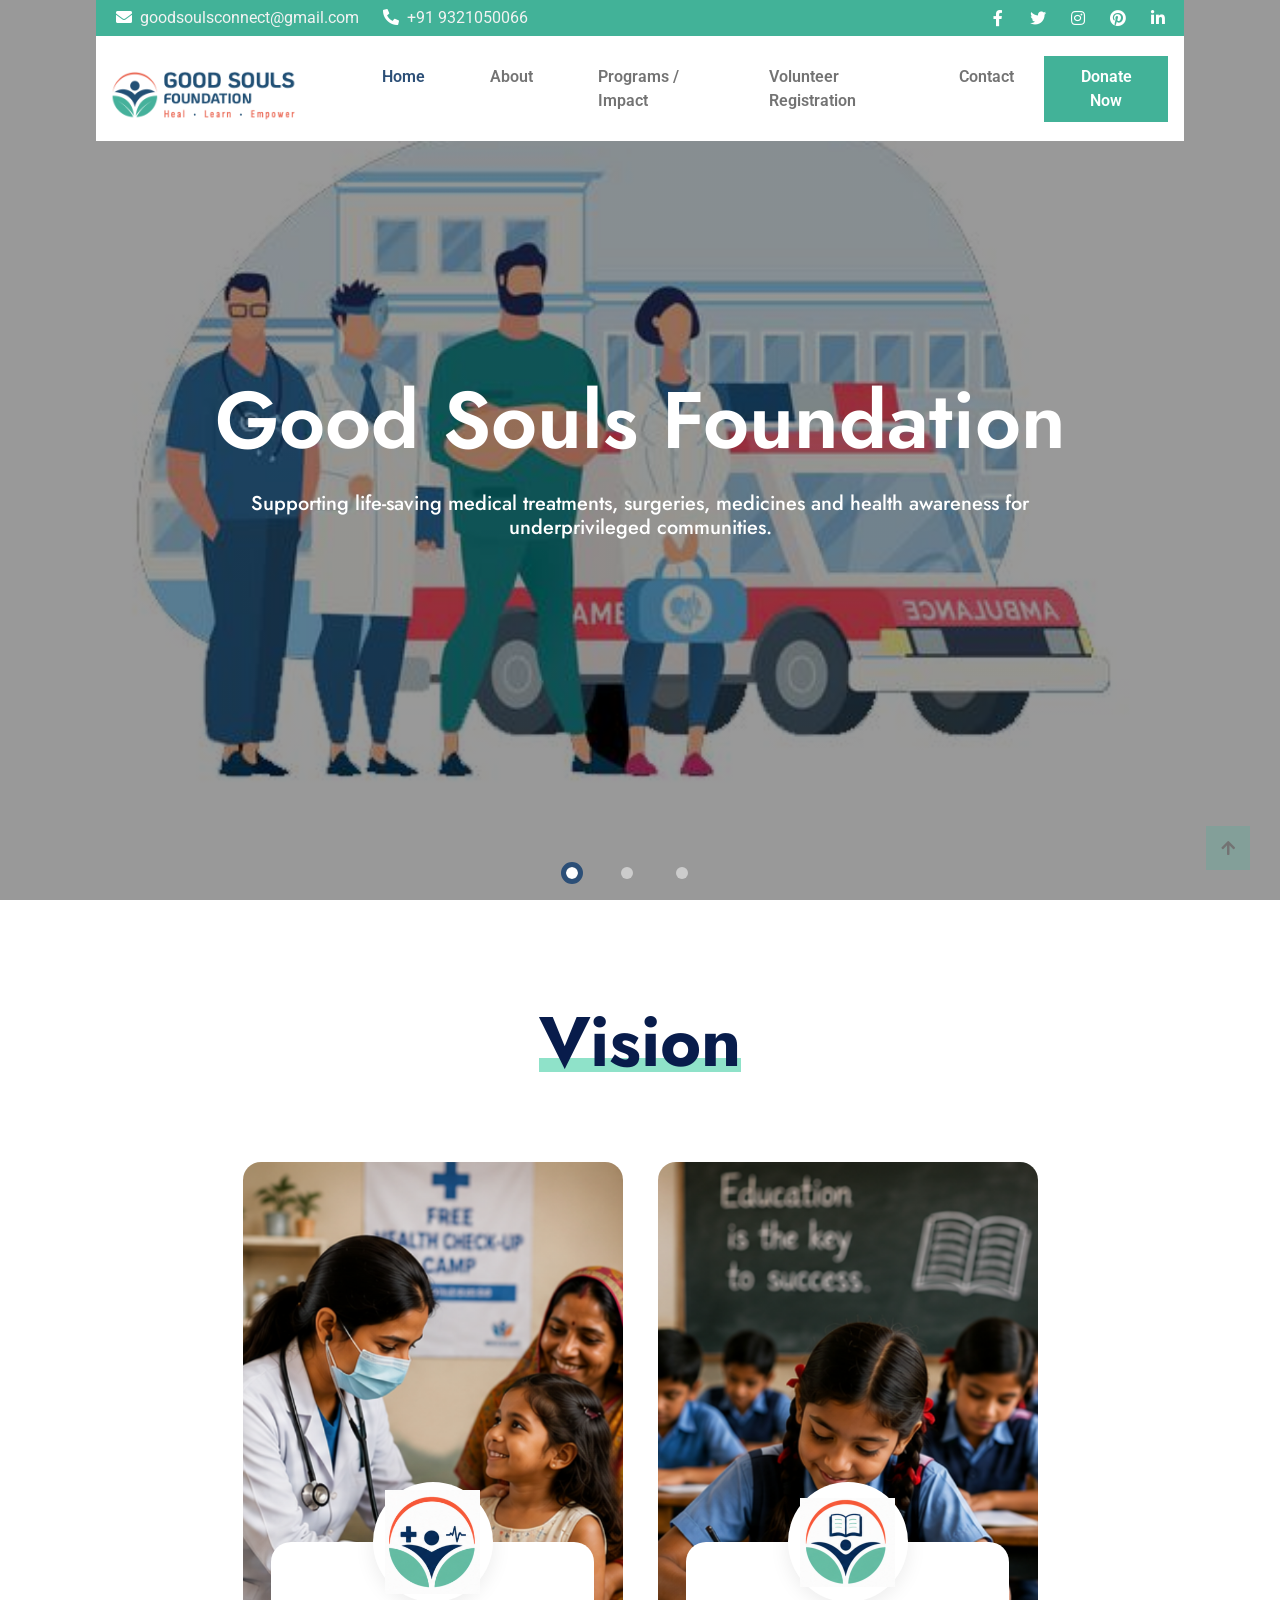
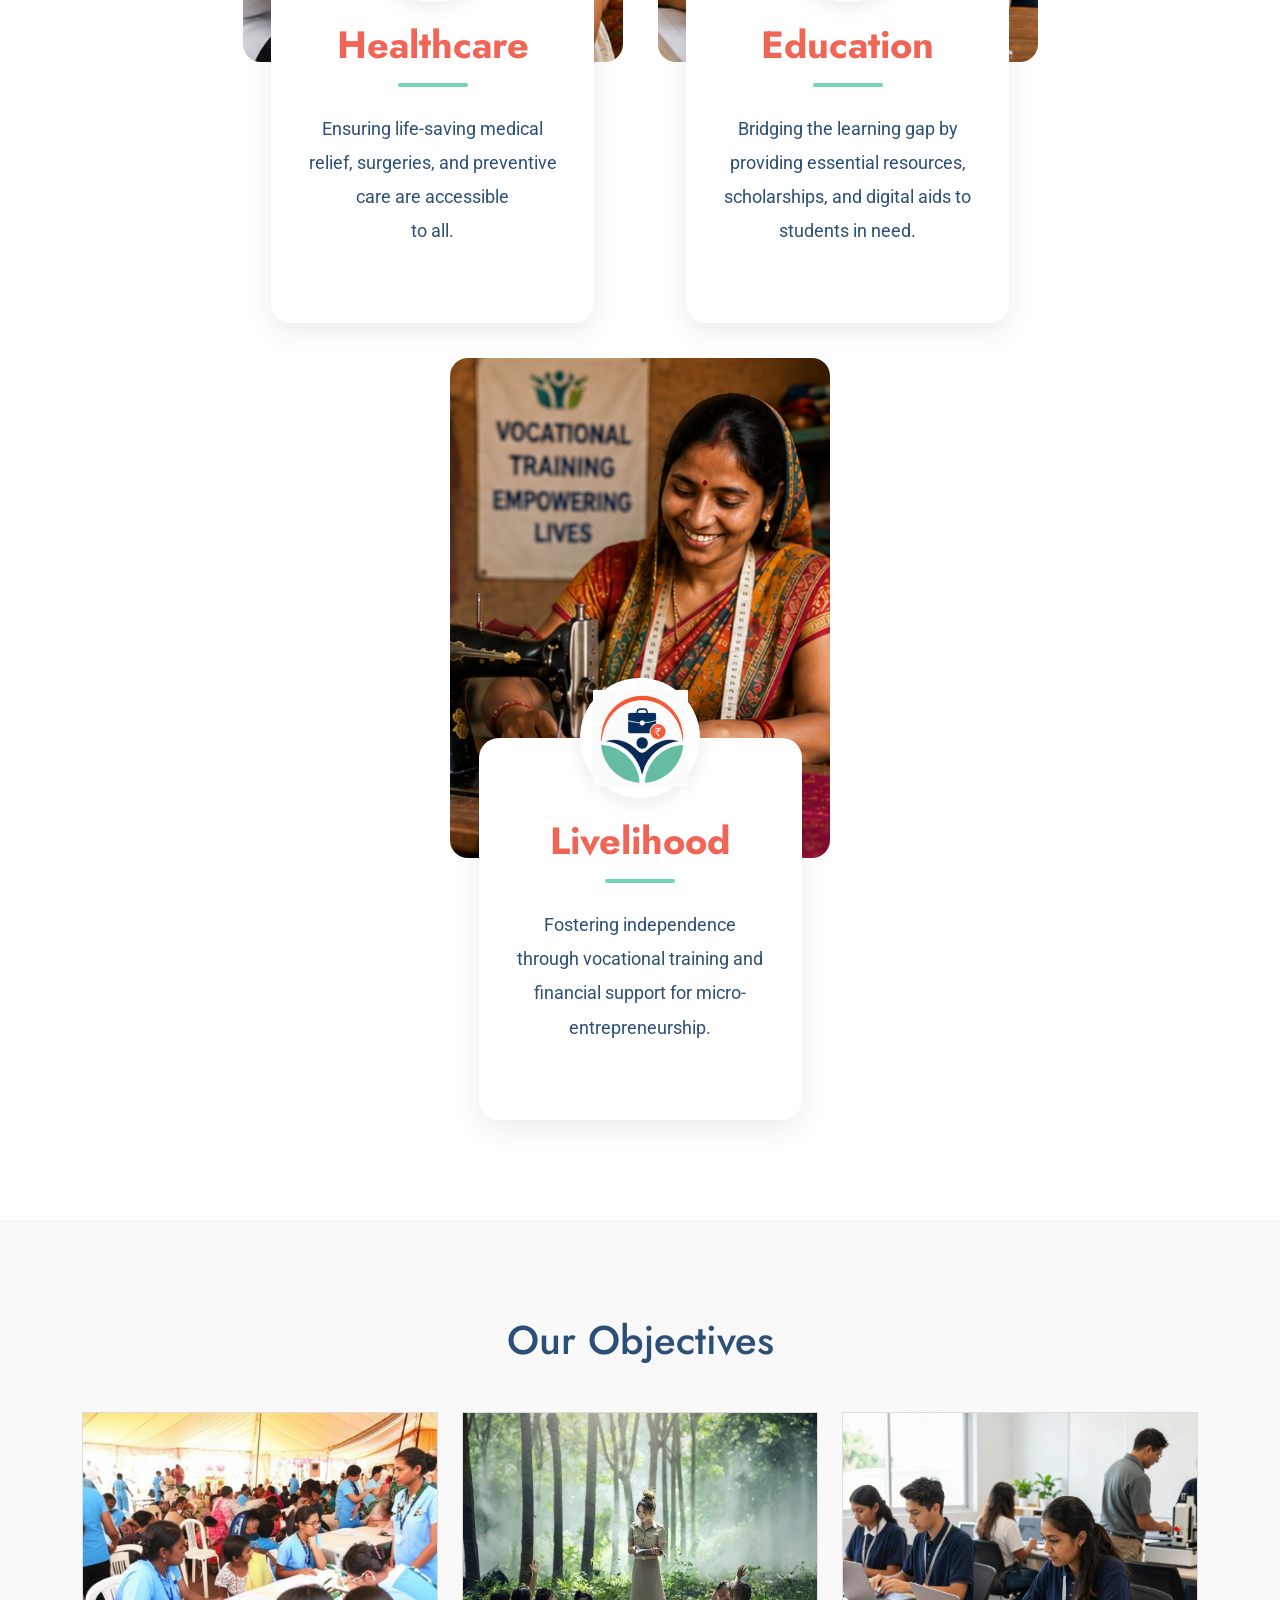
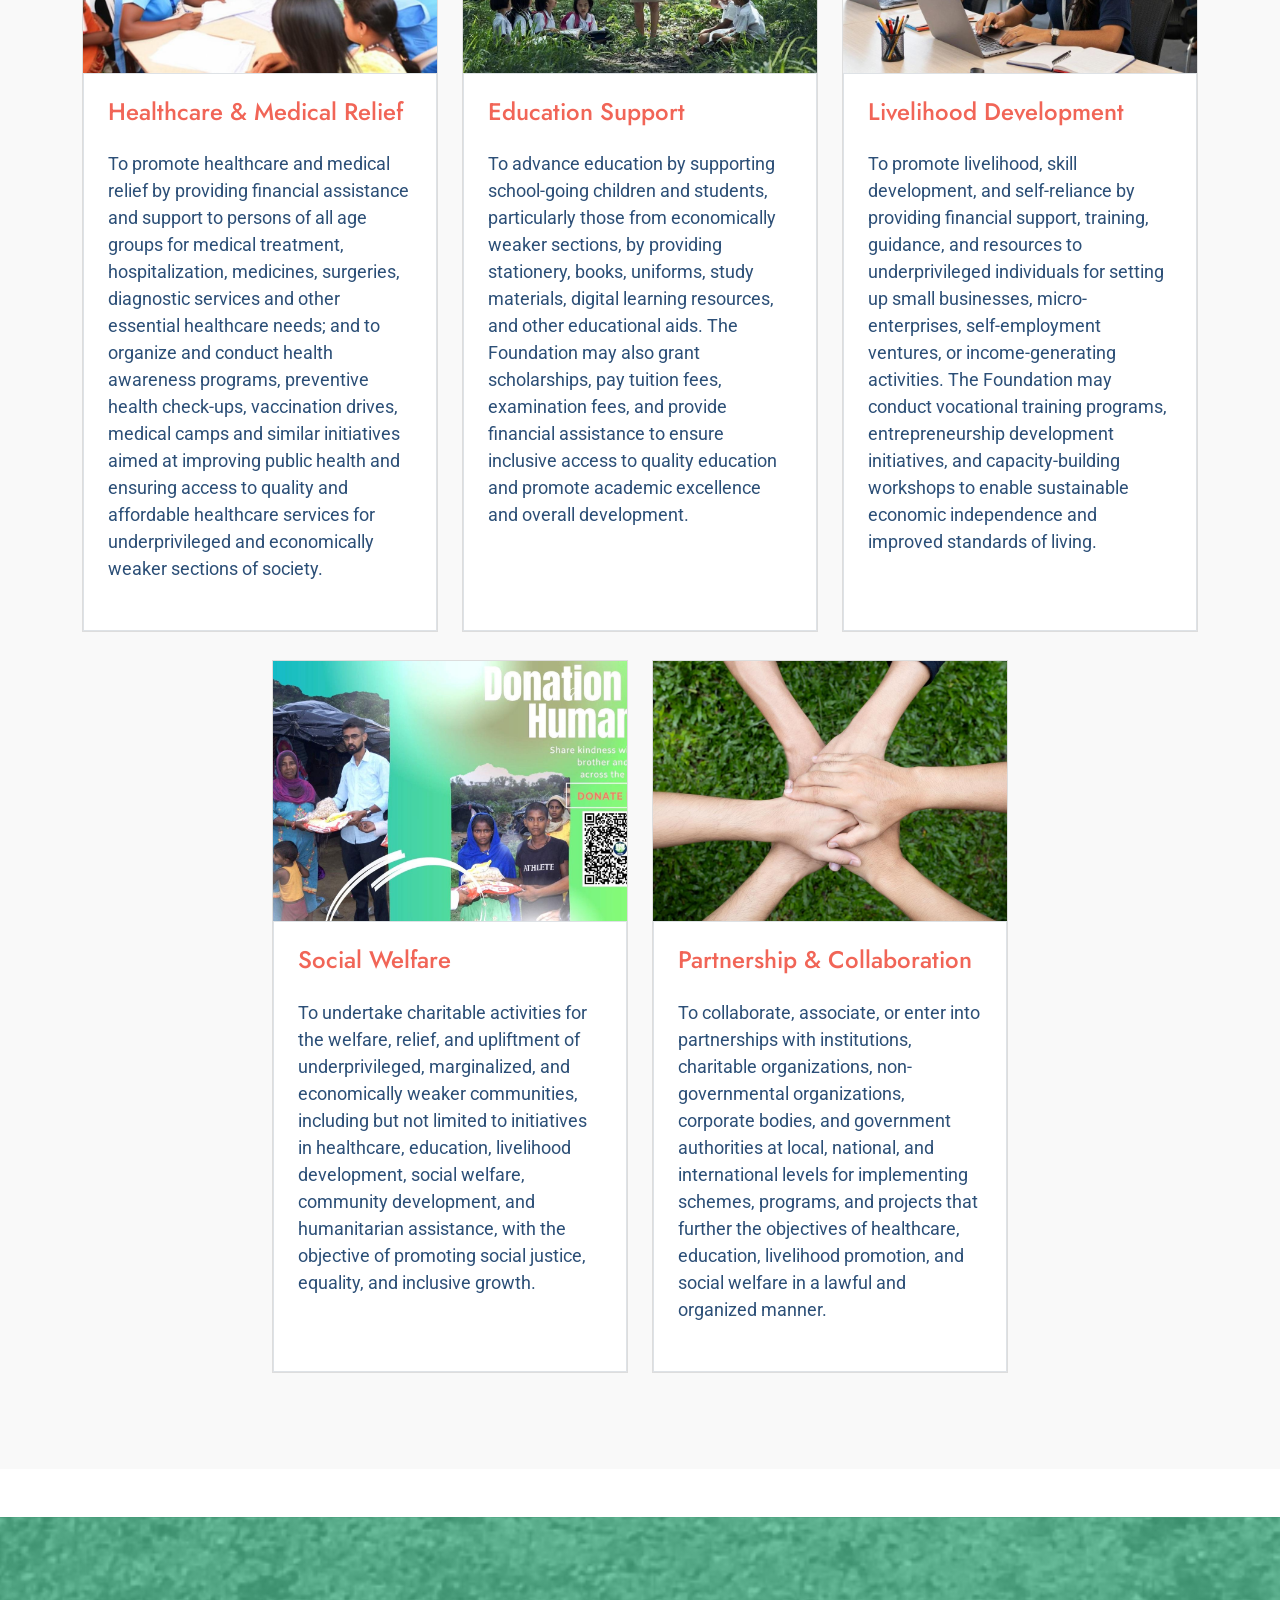
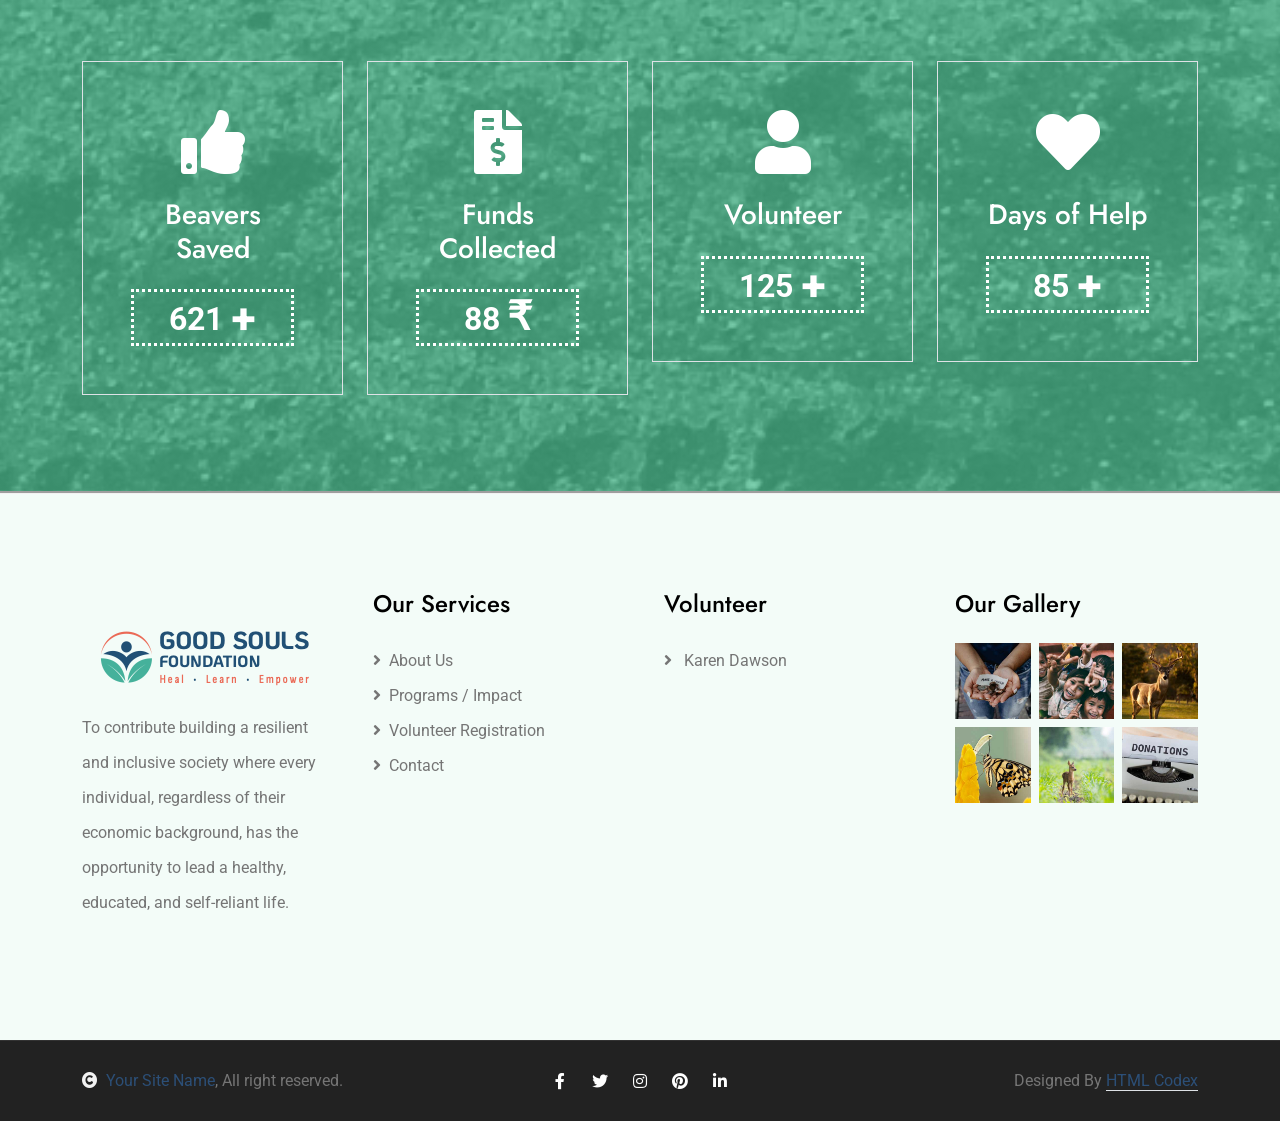
==== index.html @ 8008b957 "code proper" ====
<!DOCTYPE html>
<html lang="en">

    <head>
        <meta charset="utf-8">
        <title>Good Souls Foundation</title>
        <meta content="width=device-width, initial-scale=1.0" name="viewport">
        <meta content="" name="keywords">
        <meta content="" name="description">
        <!-- Google Web Fonts -->
        <link rel="preconnect" href="https://fonts.googleapis.com">
        <link rel="preconnect" href="https://fonts.gstatic.com" crossorigin>
        <link href="https://fonts.googleapis.com/css2?family=Jost:wght@500;600&family=Roboto&display=swap" rel="stylesheet"> 

        <!-- Icon Font Stylesheet -->
        <link rel="stylesheet" href="https://use.fontawesome.com/releases/v5.15.4/css/all.css"/>
        <link href="https://cdn.jsdelivr.net/npm/bootstrap-icons@1.4.1/font/bootstrap-icons.css" rel="stylesheet">

        <!-- Libraries Stylesheet -->
        <link href="lib/owlcarousel/assets/owl.carousel.min.css" rel="stylesheet">
        <link href="lib/lightbox/css/lightbox.min.css" rel="stylesheet">


        <!-- Customized Bootstrap Stylesheet -->
        <link href="css/bootstrap.min.css" rel="stylesheet">

        <!-- Template Stylesheet -->
        <link href="css/style.css" rel="stylesheet">
    </head>

    <body>

        <!-- Spinner Start -->
        <div id="spinner" class="show w-100 vh-100 bg-white position-fixed translate-middle top-50 start-50  d-flex align-items-center justify-content-center">
            <div class="spinner-grow text-primary" role="status"></div>
        </div>
        <!-- Spinner End -->
        <!-- Navbar start -->
        <div class="container-fluid fixed-top px-0">
            <div class="container px-0">
                <div class="topbar">
                    <div class="row align-items-center justify-content-center">
                        <div class="col-md-8">
                            <div class="topbar-info d-flex flex-wrap">
                                <a href="#" class="text-light me-4"><i class="fas fa-envelope text-white me-2"></i>goodsoulsconnect@gmail.com</a>
                                <a href="#" class="text-light"><i class="fas fa-phone-alt text-white me-2"></i>+91 9321050066</a>
                            </div>
                        </div>
                        <div class="col-md-4">
                            <div class="topbar-icon d-flex align-items-center justify-content-end">
                                <a href="#" class="btn-square text-white me-2"><i class="fab fa-facebook-f"></i></a>
                                <a href="#" class="btn-square text-white me-2"><i class="fab fa-twitter"></i></a>
                                <a href="https://www.instagram.com/goodsouls_foundation?igsh=MTdiazdyNHc0bTlnMg==&utm_source=ig_contact_invite" target="_blank" class="btn-hover-color btn-square text-white me-2"><i class="fab fa-instagram"></i></a>
                                <a href="#" class="btn-square text-white me-2"><i class="fab fa-pinterest"></i></a>
                                <a href="#" class="btn-square text-white me-0"><i class="fab fa-linkedin-in"></i></a>
                            </div>
                        </div>
                    </div>
                </div>
                <nav class="navbar navbar-light bg-light navbar-expand-xl" style="background-color: #ffffff !important;">
                    <a href="index.html">
                            <img src="img/good_souls_logo.png" alt="" style="height: 105px;">
                     </a>
                    <button class="navbar-toggler py-2 px-3 me-3" type="button" data-bs-toggle="collapse" data-bs-target="#navbarCollapse">
                        <span class="fa fa-bars text-primary"></span>
                    </button>
                    <div class="collapse navbar-collapse bg-light" id="navbarCollapse" style="background-color: #ffffff !important;">
                        <div class="navbar-nav ms-auto">
                            <a href="index.html" class="nav-item nav-link active">Home</a>
                            <a href="about.html" class="nav-item nav-link">About</a>
                            <a href="program_impact.html" class="nav-item nav-link">Programs / Impact</a>
                            <!-- <!-- <a href="causes.html" class="nav-item nav-link">Causes</a> -->
                            <a href="Volunteer_Registration.html" class="nav-item nav-link">Volunteer Registration</a> 
                            <!-- <div class="nav-item dropdown">
                                <a href="#" class="nav-link dropdown-toggle" data-bs-toggle="dropdown">Pages</a>
                                <div class="dropdown-menu m-0 bg-secondary rounded-0">
                                    <a href="blog.html" class="dropdown-item">Blog</a>
                                    <a href="gallery.html" class="dropdown-item">Gallery</a>
                                    <a href="volunteer.html" class="dropdown-item">Volunteers</a>
                                    <a href="donation.html" class="dropdown-item">Donation</a>
                                    <a href="404.html" class="dropdown-item">404 Error</a>
                                </div>
                            </div> -->
                            <a href="contact.html" class="nav-item nav-link">Contact</a>
                        </div>
                        <div class="d-flex align-items-center flex-nowrap pt-xl-0" style="margin-left: 15px;">
                            <a href="" class="btn-hover-bg btn btn-primary text-white py-2 px-4 me-3">Donate Now</a>
                        </div>
                    </div>
                </nav>
            </div>
        </div>
        <!-- Navbar End -->

        
       <!-- Carousel Start -->
        <div class="container-fluid carousel-header vh-100 px-0">
            <div id="carouselId" class="carousel slide" data-bs-ride="carousel">
                <ol class="carousel-indicators">
                    <li data-bs-target="#carouselId" data-bs-slide-to="0" class="active"></li>
                    <li data-bs-target="#carouselId" data-bs-slide-to="1"></li>
                    <li data-bs-target="#carouselId" data-bs-slide-to="2"></li>
                </ol>
                <div class="carousel-inner" role="listbox">
                    <div class="carousel-item active">
                        <img src="img/banner1.jpeg" class="img-fluid" alt="Image">
                        <div class="carousel-caption">
                            <div class="p-3" style="max-width: 900px;">
                                <h3 class="display-1 text-capitalize text-white mb-4">Good Souls Foundation</h3>
                                <!-- <h1 class="display-1 text-capitalize text-white mb-4">Healthcare For Every Life</h1> -->
                                <h4 class="mb-5 fs-5 text-white">Supporting life-saving medical treatments, surgeries, medicines and health awareness for underprivileged communities. </h4>
                                <!-- <div class="d-flex align-items-center justify-content-center">
                                    <a class="btn-hover-bg btn btn-primary text-white py-3 px-5" href="#">Join With Us</a>
                                </div> -->
                            </div>
                        </div>
                    </div>
                    <div class="carousel-item">
                        <img src="img/banner2.jpeg" class="img-fluid" alt="Image">
                        <div class="carousel-caption">
                            <div class="p-3" style="max-width: 900px;">
                                <h4 class="text-white text-uppercase fw-bold mb-4" style="letter-spacing: 3px;">WE'll Save Our Planet</h4>
                                <h1 class="display-1 text-capitalize text-white mb-4">Education Support</h1>
                                <p class="mb-5 fs-5">Lorem Ipsum is simply dummy text of the printing and typesetting industry. Lorem Ipsum has been the industry's standard dummy text ever since the 1500s, 
                                </p>
                                <!-- <div class="d-flex align-items-center justify-content-center">
                                    <a class="btn-hover-bg btn btn-primary text-white py-3 px-5" href="#">Join With Us</a>
                                </div> -->
                            </div>
                        </div>
                    </div>
                    <div class="carousel-item">
                        <img src="img/livelihood.jpeg" class="img-fluid" alt="Image">
                        <div class="carousel-caption">
                            <div class="p-3" style="max-width: 900px;">
                                <h4 class="text-white text-uppercase fw-bold mb-4" style="letter-spacing: 3px;">WE'll Save Our Planet</h4>
                                <h1 class="display-1 text-capitalize text-white mb-4">Protect Environment</h1>
                                <p class="mb-5 fs-5">
                            Skill development and livelihood programs
                            helping communities become financially independent.
                        
                                </p>
                                <!-- <div class="d-flex align-items-center justify-content-center">
                                    <a class="btn-hover-bg btn btn-primary text-white py-3 px-5" href="#">Join With Us</a>
                                </div> -->
                            </div>
                        </div>
                    </div>
                </div>
                <button class="carousel-control-prev" type="button" data-bs-target="#carouselId" data-bs-slide="prev">
                    <span class="carousel-control-prev-icon" aria-hidden="true"></span>
                    <span class="visually-hidden">Previous</span>
                </button>
                <button class="carousel-control-next" type="button" data-bs-target="#carouselId" data-bs-slide="next">
                    <span class="carousel-control-next-icon" aria-hidden="true"></span>
                    <span class="visually-hidden">Next</span>
                </button>
            </div>
        </div>
        <!-- Carousel End -->


        <!-- Vision start -->
        <section class="vision-section">

            <div class="section-title">
                <h2>Vision</h2>
            </div>

            <div class="vision-wrapper">

                <!-- Healthcare -->
                <div class="vision-card">

                    <div class="vision-image">
                        <img src="img/new_images/healthcare.png" alt="">
                    </div>

                    <div class="card-content">

                        <div class="icon-circle">
                            <img src="img/new_images/health-icon.png" alt="">
                        </div>

                        <h3>Healthcare</h3>

                        <div class="line"></div>

                        <p>
                            Ensuring life-saving medical relief,
                            surgeries, and preventive care are
                            accessible <br>to all.
                        </p>

                    </div>

                </div>

                <!-- Education -->
                <div class="vision-card">

                    <div class="vision-image">
                        <img src="img/new_images/education.png" alt="">
                    </div>

                    <div class="card-content">

                        <div class="icon-circle">
                            <img src="img/new_images/education-icon.png" alt="">
                        </div>

                        <h3>Education</h3>

                        <div class="line"></div>

                        <p>
                            Bridging the learning gap by providing
                            essential resources, scholarships,
                            and digital aids to students in need.
                            <br>
                        </p>

                    </div>

                </div>

                <!-- Livelihood -->
                <div class="vision-card">

                    <div class="vision-image">
                        <img src="img/new_images/livelihood.png" alt="">
                    </div>

                    <div class="card-content">

                        <div class="icon-circle">
                            <img src="img/new_images/livelihood-icon.png" alt="">
                        </div>

                        <h3>Livelihood</h3>

                        <div class="line"></div>

                        <p>
                            Fostering independence through
                            vocational training and financial
                            support for micro-entrepreneurship.
                        </p>

                        <!-- <a href="#" class="read-btn">Read More</a>

                        <div class="bottom-line"></div> -->

                    </div>

                </div>

            </div>
        </section>
        <!-- Vision end -->

        <!-- Our Objectives start -->
        <div class="container-fluid blog py-5 mb-5" style="background-color: #f9f9f9;">

            <div class="container py-5">

                <!-- HEADING -->
                <div class="text-center mx-auto pb-5" style="max-width: 800px;">
                    <h1 class="mb-0" style="color: #2C4F77;">Our Objectives</h1>
                </div>

                <!-- FIRST ROW -->
                <div class="row g-4">

                    <!-- CARD 1 -->
                    <div class="col-lg-4">

                        <div class="blog-item"
                            style="
                            height:100%;
                            display:flex;
                            flex-direction:column;
                            border:1px solid #ddd;
                            background:#fff;
                            ">

                            <div class="blog-img">

                                <img src="img/home/healthcare.jpeg"
                                    class="img-fluid w-100"
                                    alt=""
                                    style="
                                    height:260px;
                                    object-fit:cover;
                                    display:block;
                                    ">

                            </div>

                            <div class="text-dark border p-4"
                                style="
                                flex:1;
                                display:flex;
                                flex-direction:column;
                                ">

                                <h4 class="mb-4 objective-header"
                                    style="min-height:26px;">

                                    Healthcare & Medical Relief

                                </h4>

                                <p class="mb-4"
                                style="
                                flex-grow: 1;
                                    line-height: 1.5;
                                    color: #2C4F77;
                                    font-size: 18px;
                                ">

                                    To promote healthcare and medical relief by providing financial assistance and support to persons of all age groups for medical treatment, hospitalization, medicines, surgeries, diagnostic services and other essential healthcare needs; and to organize and conduct health awareness programs, preventive health check-ups, vaccination drives, medical camps and similar initiatives aimed at improving public health and ensuring access to quality and affordable healthcare services for underprivileged and economically weaker sections of society.

                                </p>

                            </div>

                        </div>

                    </div>

                    <!-- CARD 2 -->
                    <div class="col-lg-4">

                        <div class="blog-item"
                            style="
                            height:100%;
                            display:flex;
                            flex-direction:column;
                            border:1px solid #ddd;
                            background:#fff;
                            ">

                            <div class="blog-img">

                                <img src="img/home/education.jpeg"
                                    class="img-fluid w-100"
                                    alt=""
                                    style="
                                    height:260px;
                                    object-fit:cover;
                                    display:block;
                                    ">

                            </div>

                            <div class="text-dark border p-4"
                                style="
                                flex:1;
                                display:flex;
                                flex-direction:column;
                                ">

                                <h4 class="mb-4 objective-header"
                                    style="min-height:26px;">

                                    Education Support

                                </h4>

                                <p class="mb-4"
                                style="
                                    flex-grow: 1;
                                    line-height: 1.5;
                                    color: #2C4F77;
                                    font-size: 18px;
                                ">

                                    To advance education by supporting school-going children and students, particularly those from economically weaker sections, by providing stationery, books, uniforms, study materials, digital learning resources, and other educational aids. The Foundation may also grant scholarships, pay tuition fees, examination fees, and provide financial assistance to ensure inclusive access to quality education and promote academic excellence and overall development.

                                </p>

                            </div>

                        </div>

                    </div>

                    <!-- CARD 3 -->
                    <div class="col-lg-4">

                        <div class="blog-item"
                            style="
                            height:100%;
                            display:flex;
                            flex-direction:column;
                            border:1px solid #ddd;
                            background:#fff;
                            ">

                            <div class="blog-img">

                                <img src="img/home/livehood.jpeg"
                                    class="img-fluid w-100"
                                    alt=""
                                    style="
                                    height:260px;
                                    object-fit:cover;
                                    display:block;
                                    ">

                            </div>

                            <div class="text-dark border p-4"
                                style="
                                flex:1;
                                display:flex;
                                flex-direction:column;
                                ">

                                <h4 class="mb-4 objective-header"
                                    style="min-height:26px;">

                                    Livelihood Development

                                </h4>

                                <p class="mb-4"
                                style="
                                    flex-grow: 1;
                                    line-height: 1.5;
                                    color: #2C4F77;
                                    font-size: 18px;
                                ">

                                To promote livelihood, skill development, and self-reliance by providing financial support, training, guidance, and resources to underprivileged individuals for setting up small businesses, micro-enterprises, self-employment ventures, or income-generating activities. The Foundation may conduct vocational training programs, entrepreneurship development initiatives, and capacity-building workshops to enable sustainable economic independence and improved standards of living.

                                </p>

                            </div>

                        </div>

                    </div>

                </div>

                <!-- SECOND ROW -->
                <div class="row g-4 justify-content-center mt-1">

                    <!-- CARD 4 -->
                    <div class="col-lg-4">

                        <div class="blog-item"
                            style="
                            height:100%;
                            display:flex;
                            flex-direction:column;
                            border:1px solid #ddd;
                            background:#fff;
                            ">

                            <div class="blog-img">

                                <img src="img/home/Welfare.jpeg"
                                    class="img-fluid w-100"
                                    alt=""
                                    style="
                                    height:260px;
                                    object-fit:cover;
                                    display:block;
                                    ">

                            </div>

                            <div class="text-dark border p-4"
                                style="
                                flex:1;
                                display:flex;
                                flex-direction:column;
                                ">

                                <h4 class="mb-4 objective-header"
                                    style="min-height:26px;">

                                    Social Welfare

                                </h4>

                                <p class="mb-4"
                                style="
                                    flex-grow: 1;
                                    line-height: 1.5;
                                    color: #2C4F77;
                                    font-size: 18px;
                                ">

                                    To undertake charitable activities for the welfare, relief, and upliftment of underprivileged, marginalized, and economically weaker communities, including but not limited to initiatives in healthcare, education, livelihood development, social welfare, community development, and humanitarian assistance, with the objective of promoting social justice, equality, and inclusive growth.

                                </p>

                            </div>

                        </div>

                    </div>

                    <!-- CARD 5 -->
                    <div class="col-lg-4">

                        <div class="blog-item"
                            style="
                            height:100%;
                            display:flex;
                            flex-direction:column;
                            border:1px solid #ddd;
                            background:#fff;
                            ">

                            <div class="blog-img">

                                <img src="img/home/partner.jpeg"
                                    class="img-fluid w-100"
                                    alt=""
                                    style="
                                    height:260px;
                                    object-fit:cover;
                                    display:block;
                                    ">

                            </div>

                            <div class="text-dark border p-4"
                                style="
                                flex:1;
                                display:flex;
                                flex-direction:column;
                                ">

                                <h4 class="mb-4 objective-header"
                                    style="min-height:26px;">

                                    Partnership & Collaboration

                                </h4>

                                <p class="mb-4"
                                style="
                                    flex-grow: 1;
                                    line-height: 1.5;
                                    color: #2C4F77;
                                    font-size: 18px;
                                ">

                                To collaborate, associate, or enter into partnerships with institutions, charitable organizations, non-governmental organizations, corporate bodies, and government authorities at local, national, and international levels for implementing schemes, programs, and projects that further the objectives of healthcare, education, livelihood promotion, and social welfare in a lawful and organized manner.

                                </p>

                            </div>

                        </div>

                    </div>

                </div>

            </div>

        </div>
         <!-- Our Objectives end -->


        <!-- Counter Start -->
        <div class="container-fluid counter py-5" style="background: linear-gradient(rgba(60,199,143,.6), rgba(60,199,143,.6)), url(img/volunteers-bg.png) center center; background-size: cover;"> 
            <div class="container py-5">
                <div class="text-center mx-auto pb-5" style="max-width: 800px;">
                </div>
                <div class="row g-4">
                    <div class="col-md-6 col-lg-6 col-xl-3">
                        <div class="counter-item text-center border p-5">
                            <i class="fas fa-thumbs-up fa-4x text-white"></i>
                            <h3 class="text-white my-4">Beavers Saved</h3>
                            <div class="counter-counting" style="color: #fff;">
                                <span class="fs-2 fw-bold" data-toggle="counter-up" style="color: #fff ;">3600</span>
                                <span class="h1 fw-bold" style="color: #fff ;">+</span>
                            </div>
                        </div>
                    </div>
                    <div class="col-md-6 col-lg-6 col-xl-3">
                        <div class="counter-item text-center border p-5">
                            <i class="fas fa-file-invoice-dollar fa-4x text-white"></i>
                            <h3 class="text-white my-4">Funds Collected</h3>
                            <div class="counter-counting text-center border-white w-100" style="border-style: dotted; font-size: 30px;">
                                <span class="fs-2 fw-bold" data-toggle="counter-up" style="color: #fff ;">513</span>
                                <span class="h1 fw-bold" style="color: #fff ;">₹</span>
                            </div>
                        </div>
                    </div>
                    <div class="col-md-6 col-lg-6 col-xl-3">
                        <div class="counter-item text-center border p-5">
                            <i class="fas fa-user fa-4x text-white"></i>
                            <h3 class="text-white my-4">Volunteer</h3>
                            <div class="counter-counting text-center border-white w-100" style="border-style: dotted; font-size: 30px;">
                                <span class="fs-2 fw-bold" data-toggle="counter-up" style="color: #fff ;">713</span>
                                <span class="h1 fw-bold" style="color: #fff ;">+</span>
                            </div>
                        </div>
                    </div>
                    <div class="col-md-6 col-lg-6 col-xl-3">
                        <div class="counter-item text-center border p-5">
                            <i class="fas fa-heart fa-4x text-white"></i>
                            <h3 class="text-white my-4">Days of Help</h3>
                            <div class="counter-counting text-center border-white w-100" style="border-style: dotted; font-size: 30px;">
                                <span class="fs-2 fw-bold" data-toggle="counter-up" style="color: #fff ;">487</span>
                                <span class="h1 fw-bold" style="color: #fff ;">+</span>
                            </div>
                        </div>
                    </div>
                    <!-- <div class="col-12">
                        <div class="d-flex align-items-center justify-content-center">
                            <a class="btn-hover-bg btn btn-primary text-white py-2 px-4" href="#">Join With Us</a>
                        </div>
                    </div> -->
                </div>
            </div>
        </div> 
        <!-- Counter End -->


        <!-- Footer Start -->
        <div class="container-fluid footer bg-dark text-body py-5" style="border-style: groove; background-color: #F3FCF8 !important;">
            <div class="container py-5">
                <div class="row g-5">
                    <div class="col-md-6 col-lg-6 col-xl-3">
                        <div class="footer-item">
                           <div class="footer_logo">
                                <a href="#">
                                    <img src="img/good_souls_logo.png" alt="">
                                </a>
                            </div>
                            <p class="mb-4">To contribute building a resilient and inclusive society where every individual, regardless of their economic background, has the opportunity to lead a healthy, educated, and self-reliant life.</p>
                        </div>
                    </div>
                    <div class="col-md-6 col-lg-6 col-xl-3">
                        <div class="footer-item d-flex flex-column">
                            <h4 class="mb-4" style="color: #000000!important;">Our Services</h4>
                            <a href=""><i class="fas fa-angle-right me-2"></i>About Us</a>
                            <a href=""><i class="fas fa-angle-right me-2"></i>Programs / Impact</a>
                            <a href=""><i class="fas fa-angle-right me-2"></i>Volunteer Registration</a>
                            <a href=""><i class="fas fa-angle-right me-2"></i>Contact</a>
                            <!-- <a href=""><i class="fas fa-angle-right me-2"></i> Beauty of Life</a>
                            <a href=""><i class="fas fa-angle-right me-2"></i> Present for You</a> -->
                        </div>
                    </div>
                    <div class="col-md-6 col-lg-6 col-xl-3">
                        <div class="footer-item d-flex flex-column">
                            <h4 class="mb-4" style="color: #000000!important;">Volunteer</h4>
                            <a href=""><i class="fas fa-angle-right me-2"></i> Karen Dawson</a>
                            <!-- <a href=""><i class="fas fa-angle-right me-2"></i> Jack Simmons</a>
                            <a href=""><i class="fas fa-angle-right me-2"></i> Michael Linden</a>
                            <a href=""><i class="fas fa-angle-right me-2"></i> Simon Green</a>
                            <a href=""><i class="fas fa-angle-right me-2"></i> Natalie Channing</a>
                            <a href=""><i class="fas fa-angle-right me-2"></i> Caroline Gerwig</a> -->
                        </div>
                    </div>
                    <div class="col-md-6 col-lg-6 col-xl-3">
                        <div class="footer-item">
                            <h4 class="mb-4" style="color: #000000!important;">Our Gallery</h4>
                            <div class="row g-2">
                                <div class="col-4">
                                    <div class="footer-gallery">
                                        <img src="img/gallery-footer-1.jpg" class="img-fluid w-100" alt="">
                                        <div class="footer-search-icon">
                                            <a href="img/gallery-footer-1.jpg" data-lightbox="footerGallery-1" class="my-auto"><i class="fas fa-search-plus text-white"></i></a>
                                        </div>
                                    </div>
                               </div>
                               <div class="col-4">
                                    <div class="footer-gallery">
                                        <img src="img/gallery-footer-2.jpg" class="img-fluid w-100" alt="">
                                        <div class="footer-search-icon">
                                            <a href="img/gallery-footer-2.jpg" data-lightbox="footerGallery-2" class="my-auto"><i class="fas fa-search-plus text-white"></i></a>
                                        </div>
                                    </div>
                               </div>
                                <div class="col-4">
                                    <div class="footer-gallery">
                                        <img src="img/gallery-footer-3.jpg" class="img-fluid w-100" alt="">
                                        <div class="footer-search-icon">
                                            <a href="img/gallery-footer-3.jpg" data-lightbox="footerGallery-3" class="my-auto"><i class="fas fa-search-plus text-white"></i></a>
                                        </div>
                                    </div>
                               </div>
                                <div class="col-4">
                                    <div class="footer-gallery">
                                        <img src="img/gallery-footer-4.jpg" class="img-fluid w-100" alt="">
                                        <div class="footer-search-icon">
                                            <a href="img/gallery-footer-4.jpg" data-lightbox="footerGallery-4" class="my-auto"><i class="fas fa-search-plus text-white"></i></a>
                                        </div>
                                    </div>
                               </div>
                                <div class="col-4">
                                    <div class="footer-gallery">
                                        <img src="img/gallery-footer-5.jpg" class="img-fluid w-100" alt="">
                                        <div class="footer-search-icon">
                                            <a href="img/gallery-footer-5.jpg" data-lightbox="footerGallery-5" class="my-auto"><i class="fas fa-search-plus text-white"></i></a>
                                        </div>
                                    </div>
                               </div>
                               <div class="col-4">
									<div class="footer-gallery">
										<img src="img/gallery-footer-6.jpg" class="img-fluid w-100" alt="">
                                        <div class="footer-search-icon">
                                            <a href="img/gallery-footer-6.jpg" data-lightbox="footerGallery-6" class="my-auto"><i class="fas fa-search-plus text-white"></i></a>
                                        </div>
									</div>
								</div>
                            </div>
                        </div>
                    </div>
                </div>
            </div>
        </div>
        <!-- Footer End -->


        <!-- Copyright Start -->
        <div class="container-fluid copyright py-4">
            <div class="container">
                <div class="row g-4 align-items-center">
                    <div class="col-md-4 text-center text-md-start mb-md-0">
                        <span class="text-body"><a href="#"><i class="fas fa-copyright text-light me-2"></i>Your Site Name</a>, All right reserved.</span>
                    </div>
                    <div class="col-md-4 text-center">
                        <div class="d-flex align-items-center justify-content-center">
                            <a href="#" class="btn-hover-color btn-square text-white me-2"><i class="fab fa-facebook-f"></i></a>
                            <a href="#" class="btn-hover-color btn-square text-white me-2"><i class="fab fa-twitter"></i></a>
                            <a href="https://www.instagram.com/goodsouls_foundation?igsh=MTdiazdyNHc0bTlnMg==&utm_source=ig_contact_invite" target="_blank" class="btn-hover-color btn-square text-white me-2"><i class="fab fa-instagram"></i></a>
                            <a href="#" class="btn-hover-color btn-square text-white me-2"><i class="fab fa-pinterest"></i></a>
                            <a href="#" class="btn-hover-color btn-square text-white me-0"><i class="fab fa-linkedin-in"></i></a>
                        </div>
                    </div>
                    <div class="col-md-4 text-center text-md-end text-body">
                        <!--/*** This template is free as long as you keep the below author’s credit link/attribution link/backlink. ***/-->
                        <!--/*** If you'd like to use the template without the below author’s credit link/attribution link/backlink, ***/-->
                        <!--/*** you can purchase the Credit Removal License from "https://htmlcodex.com/credit-removal". ***/-->
                        Designed By <a class="border-bottom" href="https://htmlcodex.com">HTML Codex</a>
                    </div>
                </div>
            </div>
        </div>
        <!-- Copyright End -->


        <!-- Back to Top -->
        <a href="#" class="btn btn-primary btn-primary-outline-0 btn-md-square back-to-top"><i class="fa fa-arrow-up"></i></a>   

        
        <!-- JavaScript Libraries -->
        <script src="https://ajax.googleapis.com/ajax/libs/jquery/3.6.4/jquery.min.js"></script>
        <script src="https://cdn.jsdelivr.net/npm/bootstrap@5.0.0/dist/js/bootstrap.bundle.min.js"></script>
        <script src="lib/easing/easing.min.js"></script>
        <script src="lib/waypoints/waypoints.min.js"></script>
        <script src="lib/counterup/counterup.min.js"></script>
        <script src="lib/owlcarousel/owl.carousel.min.js"></script>
        <script src="lib/lightbox/js/lightbox.min.js"></script>
        

        <!-- Template Javascript -->
        <script src="js/main.js"></script>

    </body>

</html>
---- css/style.css ----
/*** Spinner Start ***/
#spinner {
    opacity: 0;
    visibility: hidden;
    transition: opacity .8s ease-out, visibility 0s linear .5s;
    z-index: 99999;
 }

 #spinner.show {
     transition: opacity .8s ease-out, visibility 0s linear .0s;
     visibility: visible;
     opacity: 1;
 }
/*** Spinner End ***/

.back-to-top {
    position: fixed;
    right: 30px;
    bottom: 30px;
    display: flex;
    width: 45px;
    height: 45px;
    align-items: center;
    justify-content: center;
    transition: 0.5s;
    z-index: 99;
}

/*** Button Start ***/
.btn {
    font-weight: 600;
    transition: .5s;
}

.btn-square {
    width: 32px;
    height: 32px;
}

.btn-sm-square {
    width: 34px;
    height: 34px;
}

.btn-md-square {
    width: 44px;
    height: 44px;
}

.btn-lg-square {
    width: 56px;
    height: 56px;
}

.btn-square,
.btn-sm-square,
.btn-md-square,
.btn-lg-square {
    padding: 0;
    display: flex;
    align-items: center;
    justify-content: center;
    font-weight: normal;
}

.btn-hover-bg {
    transition: 0.5s;
}

.btn-hover-bg:hover {
    background: var(--bs-secondary) !important;
    color: var(--bs-primary) !important;
}

.btn-hover-color {
    transition: 0.5s;
}

.btn-hover-color:hover {
    color: var(--bs-secondary) !important;
}
/*** Topbar Start ***/
.fixed-top .container {
    transition: 0.5s;
}

.topbar {
    padding: 2px 10px 2px 20px;
    background: #42B298;
}

.topbar a,
.topbar a i {
    transition: 0.5s;
}

.topbar a:hover,
.topbar a i:hover {
    color: var(--bs-secondary) !important;
}


@media (max-width: 768px) {
    .topbar {
        display: none;    
    }
}
/*** Topbar End ***/


/*** Navbar Start ***/
.navbar {
    padding: 0;
}

.navbar .navbar-nav .nav-link {
    padding: 10px 15px;
    font-size: 16px;
    transition: .5s;
}

.navbar .navbar-nav .nav-link:hover,
.navbar .navbar-nav .nav-link.active,
.sticky-top.bg-white .navbar .navbar-nav .nav-link:hover,
.sticky-top.bg-white .navbar .navbar-nav .nav-link.active {
    color: var(--bs-primary);
}

.navbar .dropdown-toggle::after {
    border: none;
    content: "\f107";
    font-family: "Font Awesome 5 Free";
    font-weight: 600;
    vertical-align: middle;
    margin-left: 8px;
}

@media (min-width: 1200px) {
    .navbar .nav-item .dropdown-menu {
        display: block;
        visibility: hidden;
        top: 100%;
        transform: rotateX(-75deg);
        transform-origin: 0% 0%;
        border: 0;
        transition: .5s;
        opacity: 0;
    }
}

@media (max-width: 1200px) {
    .navbar .collapse.navbar-collapse .btn-hover-bg.btn {
        margin-bottom: 20px;
    }
}

.dropdown .dropdown-menu a:hover {
    background: var(--bs-secondary);
    color: var(--bs-primary);
}

.navbar .nav-item:hover .dropdown-menu {
    transform: rotateX(0deg);
    visibility: visible;
    background: var(--bs-light) !important;
    transition: .5s;
    opacity: 1;
}
/*** Navbar End ***/

/*** Carousel Start ***/
.carousel-header #carouselId .carousel-control-prev,
.carousel-header #carouselId .carousel-control-next {
    background: transparent;
}

.carousel-header #carouselId .carousel-inner .carousel-item {
    position: relative;
    min-height: 100vh 
}

.carousel-header #carouselId .carousel-inner .carousel-item img {
    position: absolute;
    width: 100%;
    height: 100%;
    object-fit: cover;
}

.carousel-header #carouselId .carousel-inner .carousel-item .carousel-caption {
    position: absolute;
    width: 100%;
    height: 100%;
    top: 0;
    left: 0;
    padding-top: 80px;
    display: flex;
    align-items: center;
    justify-content: center;
    text-align: center;
    background: linear-gradient(rgba(0, 0, 0, .4), rgba(0, 0, 0, 0.4));
    background-size: cover;
}

.carousel-control-prev,
.carousel-control-next {
    opacity: 0;
}

.carousel-control-prev .carousel-control-prev-icon,
.carousel-control-next .carousel-control-next-icon {
    background: transparent !important;
}

.carousel-header #carouselId.carousel {
    position: relative;
}

.carousel-header #carouselId.carousel .carousel-indicators {
    position: absolute;
    bottom: 0;
    left: 0;
    display: flex;
    align-items: center;
    justify-content: center;
    background: transparent !important;
}

.carousel-header #carouselId.carousel .carousel-indicators li,
.carousel-header #carouselId.carousel .carousel-indicators li,
.carousel-header #carouselId.carousel .carousel-indicators li {
    margin-right: 30px !important;
}

.carousel-header #carouselId.carousel .carousel-indicators li {
    width: 12px;
    height: 12px;
    border-radius: 12px !important;
    border: 5px solid transparent;
    transition: 0.5s;
    
}

.carousel-header #carouselId.carousel .carousel-indicators li.active {
    border: 5px solid var(--bs-primary) !important;
    border-radius: 10px;
}
/*** Carousel End ***/



/*** Single Page Hero Header Start ***/
.bg-breadcrumb {
    background: linear-gradient(rgba(0, 0, 0, 0.6), rgba(0, 0, 0, 0.6)), url(../img/breadcrumb-bg.jpg);
    background-position: center center;
    background-repeat: no-repeat;
    background-size: cover;
    padding: 100px 0 0 0;
}
/*** Single Page Hero Header End ***/


/*** About Start ***/
.about .tab-class .nav .nav-item a.active,
.about .tab-class .nav .nav-item a.active span {
    background: var(--bs-primary) !important;
    color: var(--bs-white) !important;
}

/*** About End ***/


/*** Service Start ***/
.service .service-item {
    position: relative;
    overflow: hidden;
}

.service .service-item .service-link {
    position: absolute;
    width: 100%; 
    height: 100%; 
    padding: 20px; 
    bottom: 0; 
    left: 0; 
    display: flex; 
    align-items: end;
    background: rgba(0, 0, 0, 0.3);
    transition: 0.5s; 
}

.service .service-item .service-link:hover {
    background: rgba(0, 0, 0, 0.6);
}

.service .service-item .service-link a {
    color: var(--bs-white);
    transition: 0.5s;
}

.service .service-item img {
    transition: 0.5s;
}

.service .service-item:hover img {
    transform: scale(1.2);
}

.service .service-item .service-link:hover a:hover {
    color: var(--bs-primary);
}
/*** Service End ***/


/*** Donation Start ***/
.donation .donation-item {
    position: relative;
    overflow: hidden;
    z-index: 1;
}

.donation .donation-item::after {
    width: 100%;
    height: 100%;
    position: absolute;
    content: "";
    top: 0;
    left: 0;
    display: flex;
    background: rgba(0, 0, 0, 0.5);
    z-index: 2;
}


.donation .donation-item .donation-content {
    position: absolute;
    width: 100%; 
    height: 100%; 
    padding: 20px; 
    justify-content: end; 
    bottom: -60px; 
    left: 0;
    transition: 0.5s;
    z-index: 3;
}

.donation .donation-item:hover .donation-content {
    position: absolute;
    width: 100%; 
    height: 100%; 
    padding: 20px; 
    justify-content: end; 
    bottom: 0px; 
    left: 0;
    background: rgba(0, 0, 0, 0.6);
}

.donation .donation-item .donation-btn {
    visibility: hidden;
    opacity: 0;
    transition: 0.5s;
}

.donation .donation-item:hover .donation-btn {
    visibility: visible;
    opacity: 1;
}

/*** Donation End ***/


/*** Counter Start ***/
.counter .counter-item .counter-counting {
    width: 100%;
    text-align: center;
    border-style: dotted;
    border-color: var(--bs-white); 
    font-size: 30px;
}
/*** Counter End ***/


/*** causes Start ***/
.causes .causes-item {
    overflow: hidden;
}

.causes .causes-item .causes-img {
    position: relative;
    transition: 0.5s;
}

.causes .causes-item .causes-img .causes-link {
    position: absolute;
    width: 100%;
    height: 100%;
    bottom: 0 !important; 
    left: 0;
    display: flex;
    justify-content: space-between;
    align-items: end;
    background: rgba(0, 0, 0, .2);
    transition: 0.5s;
}

.causes .causes-item .causes-img:hover .causes-link {
    background: rgba(0, 0, 0, .6);
}

.causes .causes-item .causes-img img {
    transition: 0.5s;
}

.causes .causes-item .causes-img:hover img {
    transform: scalex(-1);
}

.causes .causes-item .causes-img .causes-dination {
    position: absolute;
    top: 0; 
    right: 0;
}

.causes .causes-item .causes-img .causes-dination a {
    font-size: 14px;
}

.causes .causes-item .causes-content {
    background: var(--bs-secondary);
    border-color: var(--bs-white);
    border-style: dotted;
    border-top: 0;

}

.causes .causes-item .progress {
    height: 10px;
    overflow: visible;
}

.causes .causes-item .progress .progress-bar {
    position: relative;
    width: 0;
    overflow: visible;
    background: var(--bs-primary);
    transition: 2s;
}

.causes .causes-item .progress .progress-bar span {
    position: absolute;
    top: 50%;
    right: -1px;
    transform: translateY(-50%);
    padding: 1px 5px;
    font-size: 12px;
    color: var(--bs-white);
    background: var(--bs-dark);
    z-index: 1;
}
/*** causes End ***/


/*** Events Start ***/
.event .event-carousel.owl-carousel {
    position: relative;
}
.event .event-carousel.owl-carousel .owl-nav .owl-prev {
    position: absolute;
    top: -60px;
    left: 0;
    width: 80px;
    height: 40px;
    border: 1px solid var(--bs-primary);
    background: var(--bs-primary);
    color: var(--bs-white);
    display: flex;
    align-items: center;
    justify-content: center;
    transition: 0.5s;
}

.event .event-carousel.owl-carousel .owl-nav .owl-next {
    position: absolute;
    top: -60px;
    right: 0;
    width: 80px;
    height: 40px;
    border: 1px solid var(--bs-primary);
    background: var(--bs-primary);
    color: var(--bs-white);
    display: flex;
    align-items: center;
    justify-content: center;
    transition: 0.5s;
}

.event .event-carousel.owl-carousel .owl-nav .owl-prev:hover,
.event .event-carousel.owl-carousel .owl-nav .owl-next:hover {
    background: var(--bs-secondary);
    color: var(--bs-primary);
}
.event .event-carousel .event-item .event-content {
    border-style: dotted;
    border-top: 0; 
    border-color: var(--bs-white); 
    background: var(--bs-secondary);
}
/*** Events End ***/


/*** Blog Start ***/
.blog .blog-item .blog-img {
    position: relative;
    overflow: hidden;
}

.blog .blog-item .blog-img .blog-info {
    position: absolute;
    width: 100%;
    height: 100%;
    bottom: 0;
    left: 0;
    padding: 20px;
    background: rgba(0, 0, 0, .2);
    color: var(--bs-white) !important;
    display: flex;
    align-items: end;
    justify-content: space-between;
    transition: 0.5s;
}

.blog .blog-item .blog-img:hover .blog-info {
    background: rgba(0, 0, 0, .6);
}


.blog .blog-item .blog-img .search-icon {
    position: absolute;
    width: 100%;
    height: 100%;
    top: 0;
    left: 0;
    display: flex;
    align-items: center;
    justify-content: center;
    opacity: 0;
    transition: 0.5s;
}

.blog .blog-item .blog-img img {
    transition: 0.5s;
}

.blog .blog-item .blog-img:hover img {
    transform: scale(1.3);
}

.blog .blog-item .blog-img:hover .search-icon {
    opacity: 1;
}
/*** Blog End ***/

/*** Gallery Start ***/
.gallery .gallery-item {
    position: relative;
    overflow: hidden;
    z-index: 1;
}

.gallery .gallery-item img {
    transition: 0.5s;
}

.gallery .gallery-item:hover img {
    transform: scale(1.2);
}

.gallery .gallery-item .gallery-content {
    position: absolute;
    width: 100%;
    height: 0;
    bottom: 0; 
    left: 0;
    background: rgba(249, 195, 123, .4);
    text-align: center;
    display: flex;
    flex-direction: column;
    justify-content: end;
    transition: 0.5s;
    z-index: 2;
}

.gallery .gallery-item:hover .gallery-content {
    height: 100%;
}

.gallery .gallery-item .gallery-content .gallery-inner {
    transition: 0.5s;
    background: rgba(0, 0, 0, 0.1);
    padding-top: 40px;
}

.gallery .gallery-item:hover .gallery-content .gallery-inner {
    background: rgba(249, 195, 123, 1);
    padding: 50px 0;
    display: flex;
    flex-direction: column;
    align-items: center;
    justify-content: center;
}

.gallery .gallery-item .search-icon {
    position: absolute;
    top: 50%;
    left: 50%;
    transform: translate(-50%, -50%);
    margin-top: -80px;
    opacity: 0;
    transition: 0.5s;
    z-index: 3;
}

.gallery .gallery-item:hover .search-icon {
    opacity: 1;
}
/*** Gallery End ***/


/*** Volunteer Start ***/
.volunteer {
    background: rgba(249, 195, 123, .1);
}
.volunteer .volunteer-img {
    position: relative;
    overflow: hidden;
}

.volunteer .volunteer-img .volunteer-title {
    position: absolute;
    width: 100%;
    height: 100%;
    bottom: 0;
    left: 0;
    padding: 10px;
    background: rgba(0, 0, 0, .1);
    display: flex;
    flex-direction: column;
    text-align: center;
    justify-content: end;
    transition: 0.5s;
}

.volunteer .volunteer-img:hover .volunteer-title {
    background: rgba(0, 0, 0, .5);
}

.volunteer .volunteer-img img {
    transition: 0.5s;
}

.volunteer .volunteer-img:hover img {
    transform: scale(1.2);
}
/*** Volunteer End ***/


/*** Contact Start ***/
.contact {
    background: rgba(249, 195, 123, .4);
    border-style: dotted;
    border-color: var(--bs-white);
}

/*** Contact End ***/


/*** Footer Start ***/
.footer {
    border-top: 3px;
    border-right: 0;
    border-bottom: 0;
    border-left: 0;
    border-style: dotted;
    border-color: var(--bs-light);
}
.footer .footer-item a,
.footer .footer-item p {
    line-height: 35px;
    color: var(--bs-body);
    transition: 0.5s;
}

.footer .footer-item a:hover {
    color: var(--bs-primary);
    letter-spacing: 1px;
}

.footer .footer-item .footer-gallery {
    position: relative;
    overflow: hidden;
}

.footer .footer-item .footer-gallery img {
    transition: 0.5s;
}

.footer .footer-item .footer-gallery:hover img {
    transform: scale(1.2);
}

.footer .footer-item .footer-gallery .footer-search-icon {
    position: absolute;
    width: 100%;
    height: 100%;
    top: 0;
    left: 0;
    display: flex;
    align-items: center;
    justify-content: center;
    transition: 0.5s;
    opacity: 0;
}

.footer .footer-item .footer-gallery:hover .footer-search-icon {
    opacity: 1;
    background: rgba(0, 0, 0, .6);
}
/*** Footer End ***/

/*** copyright Start ***/
.copyright {
    border-top: 1px solid rgba(255, 255, 255, 0.08);
    background: var(--bs-dark) !important;
}
/*** copyright end ***/

body{
    margin:0;
    padding:0;
}

/* TOP HEADER */

.header-top{
    background:#45b39d;
    padding:12px 0;
}

.top-contact a{
    color:white;
    text-decoration:none;
    margin-right:30px;
    font-size:15px;
    font-weight:500;
}

.top-contact i{
    margin-right:8px;
}

.top-social a{
    color:white;
    margin-left:18px;
    font-size:14px;
}

/* NAVBAR */

.nav-container{
    background:#edf3f1;

    margin-top:0;

    padding:18px 45px;

    position:relative;

    z-index:999;
}

/* LOGO */

.navbar-brand img{
    height:70px;
}

/* MENU */

.navbar-nav .nav-link{

    color:#111;

    font-size:18px;

    font-weight:600;

    margin-left:35px;
}

.navbar-nav .nav-link.active{
    color:black;
}

/* DONATE BUTTON */

.donate-btn{

    background:#45b39d;

    color:white;

    text-decoration:none;

    padding:14px 30px;

    margin-left:35px;

    border-radius:4px;

    font-weight:600;

    display:inline-block;
}

/* MOBILE */

@media(max-width:991px){

    .nav-container{
        padding:15px;
    }

    .navbar-nav{
        padding-top:20px;
    }

    .navbar-nav .nav-link{
        margin-left:0;
        margin-bottom:12px;
    }

    .donate-btn{
        margin-left:0;
        margin-top:10px;
    }

}

.vision-section{
    padding:100px 8%;
}

.section-title{
    text-align:center;
    margin-bottom:70px;
}

.section-title h2{
    font-size:70px;
    color:#081c4b;
    font-weight:700;
    position:relative;
    display:inline-block;
}

.section-title h2::after{
    content:"";
    position:absolute;
    left:0;
    bottom:12px;
    width:100%;
    height:14px;
    background:#8fe2c9;
    z-index:-1;
}

.vision-wrapper{
    display:flex;
    gap:35px;
    justify-content:center;
    flex-wrap:wrap;
}

.vision-card{
    width:380px;
    position:relative;
}

.vision-image img{
    width:100%;
    height:500px;
    object-fit:cover;
    border-radius:18px;
}

.card-content{
    background:#fff;
    width:85%;
    margin:auto;
    margin-top:-120px;
    position:relative;
    z-index:10;
    padding:40px 35px;
    border-radius:20px;
    box-shadow:0 8px 30px rgba(0,0,0,0.08);
    text-align:center;
    transition:0.4s;
}

.vision-card:hover .card-content{
    transform:translateY(-8px);
}

.icon-circle{
    width:120px;
    height:120px;
    background:#fff;
    border-radius:50%;
    display:flex;
    justify-content:center;
    align-items:center;
    margin:-100px auto 20px;
    box-shadow:0 5px 20px rgba(0,0,0,0.08);
}

.icon-circle img{
    width:95px;
}

.card-content h3 {
    font-size: 38px;
    color: #F16557;
    margin-bottom: 15px;
    font-weight: 700;
}

.line{
    width:70px;
    height:4px;
    background:#74d4bb;
    margin:0 auto 25px;
    border-radius:10px;
}

.card-content p{
    color:#2C4F77;
    line-height:1.9;
    font-size:18px;
    margin-bottom:35px;
}

.read-btn{
    text-decoration:none;
    color:#74d4bb;
    font-size:28px;
    font-weight:600;
    transition:0.3s;
}

.read-btn:hover{
    color:#081c4b;
}

.bottom-line{
    width:55px;
    height:5px;
    background:#081c4b;
    margin:35px auto 0;
    border-radius:10px;
}
.objective-header{
    color:#F16557;
}
.counter .overlay:before {
    background: #3CC78F;
    opacity: .6;
}

@media(max-width:991px){

    .section-title h2{
        font-size:50px;
    }

    .vision-card{
        width:100%;
        max-width:420px;
    }

}
.nav-pills .nav-link{
    border-radius:0;
    color:#333;
    font-weight:600;
    border-bottom:1px solid #eee;
}

.nav-pills .nav-link.active{
    background:#3CC78F;
    color:#fff;
}

.tab-content{
    min-height:400px;
}

.shadow{
    box-shadow:0 10px 30px rgba(0,0,0,0.08)!important;
}

.nav-pills .nav-link{
    border-radius:0;
    color:#333;
    font-weight:600;
    border-bottom:1px solid #eee;
}

.nav-pills .nav-link.active{
    background:#3CC78F;
    color:#fff;
}

.tab-content{
    min-height:500px;
}

.shadow{
    box-shadow:0 10px 30px rgba(0,0,0,.08)!important;
}
.card{
    transition:all .3s ease;
}

.card:hover{
    transform:translateY(-8px);
}

.card-body p{
    font-size:15px;
    line-height:1.7;
}

.card-img-top{
    border-top-left-radius:8px;
    border-top-right-radius:8px;
}
.custom-tabs{
    gap:15px;
}

.custom-tabs .nav-link{

    background:#fff;

    color:#333;

    border:none;

    padding:18px 30px;

    border-radius:15px;

    font-weight:600;

    box-shadow:0 5px 20px rgba(0,0,0,.08);

    transition:.3s;
}

.custom-tabs .nav-link.active{

    background:#42B298 !important;

    color:#fff !important;
}

.custom-tabs .nav-link:hover{

    background:#3CC78F;

    color:#fff;
}

.process-box{

    background:#fff;

    border-radius:15px;

    padding:30px;

    box-shadow:0 5px 20px rgba(0,0,0,.08);

    text-align:center;

    height:100%;
}

.step-circle{

    width:80px;

    height:80px;

    background:#3CC78F;

    color:#fff;

    border-radius:50%;

    display:flex;

    align-items:center;

    justify-content:center;

    margin:auto;

    font-size:30px;

    font-weight:700;
}

.form-section{
    background:#fff;
    border-radius:15px;
    overflow:hidden;
    margin-bottom:25px;
    box-shadow:0 5px 20px rgba(0,0,0,.08);
}

.section-header{
    background:#42B298;
    color:#fff;
    padding:15px 25px;
    font-size:20px;
    font-weight:600;
}

.section-body{
    padding:25px;
}

.form-control,
.form-select{
    height:55px;
    border-radius:10px;
}

textarea.form-control{
    height:auto;
}

.interest-card{
    border:2px solid #e9ecef;
    border-radius:12px;
    padding:12px 15px;
    transition:.3s;
    cursor:pointer;
    margin-bottom:15px;
}

.interest-card:hover{
    border-color:#3CC78F;
    background:#f4fff9;
}

.submit-btn{
    background:#3CC78F;
    border:none;
    padding:15px 40px;
    border-radius:50px;
    font-size:18px;
    font-weight:600;
}
.heading-color{
    color:#2C4F77 !important;
}
.heading-color{
    color:#1f3c4f;
}

.row.py-5{
    margin-bottom:40px;
}

.row.py-5:hover{
    transform:translateY(-3px);
    transition:.3s;
}

ul li{
    line-height:1.8;
}

.badge{
    font-size:14px;
    font-weight:600;
}
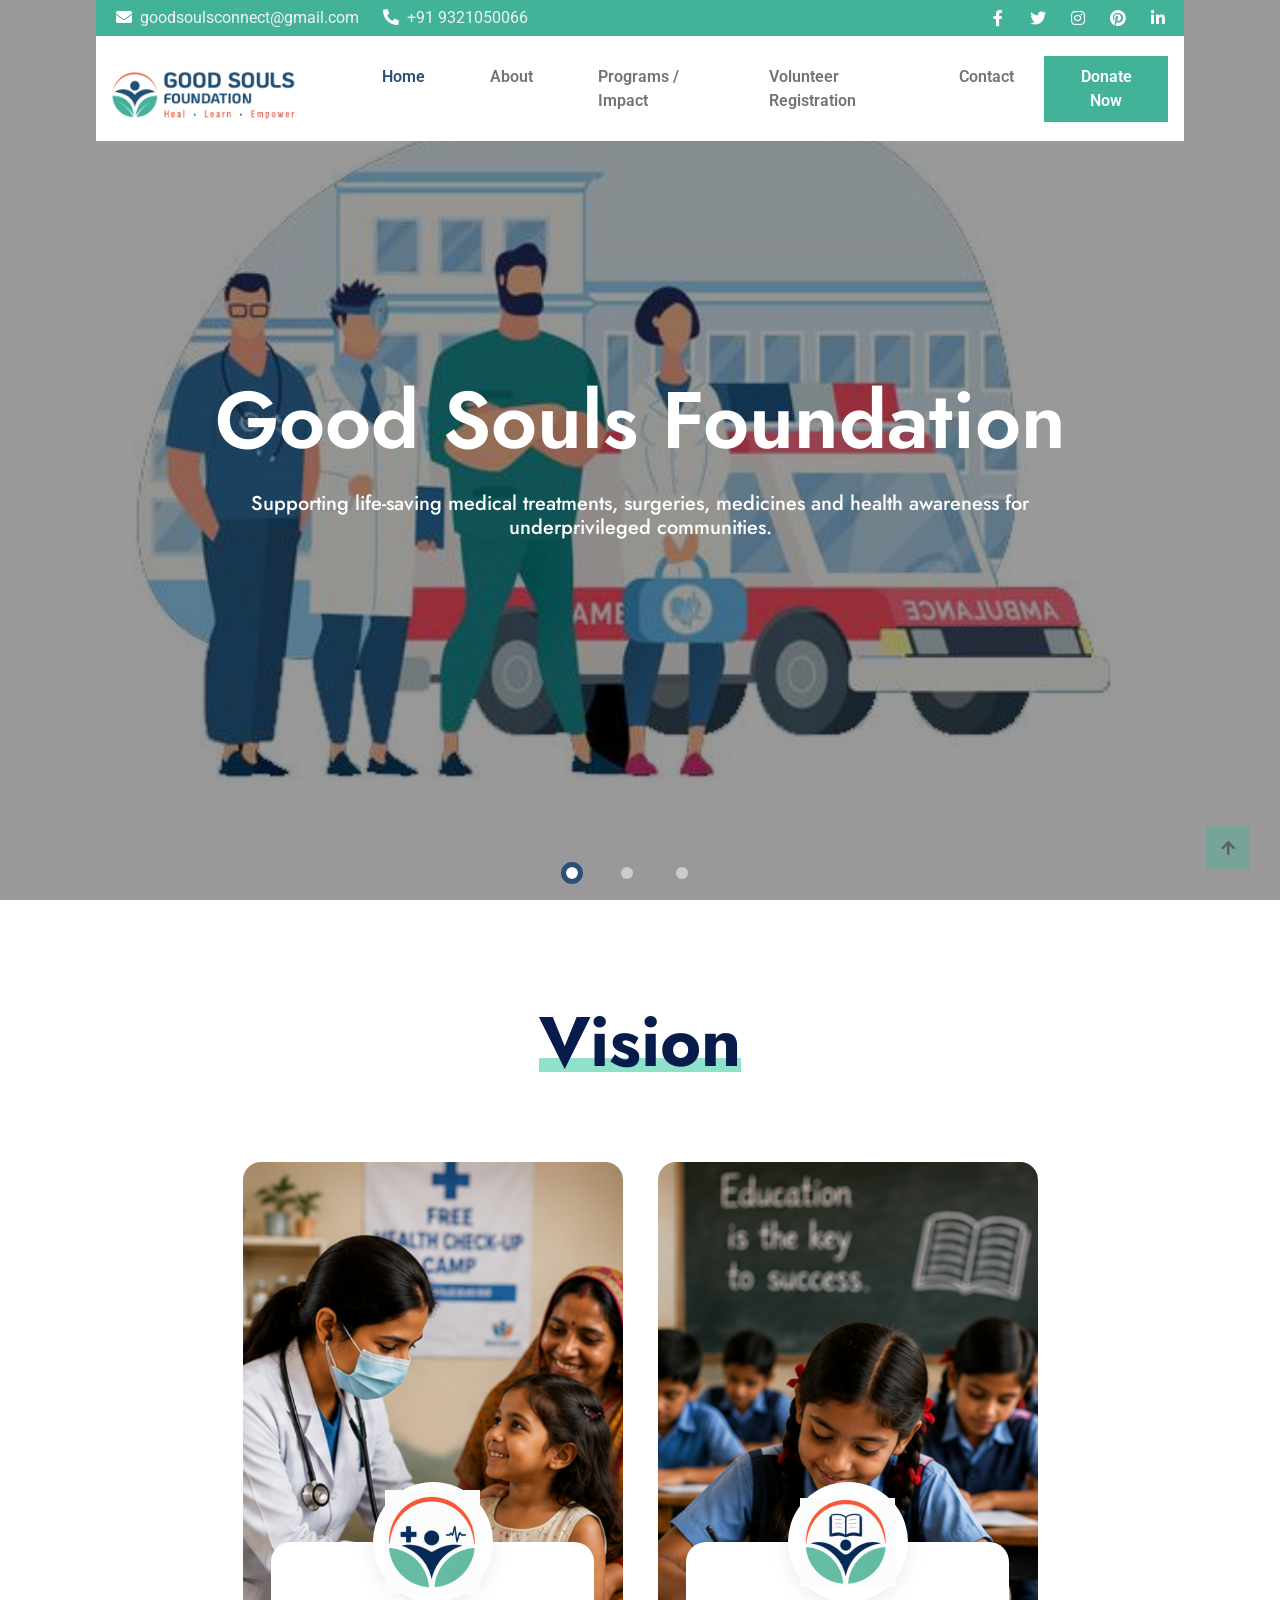
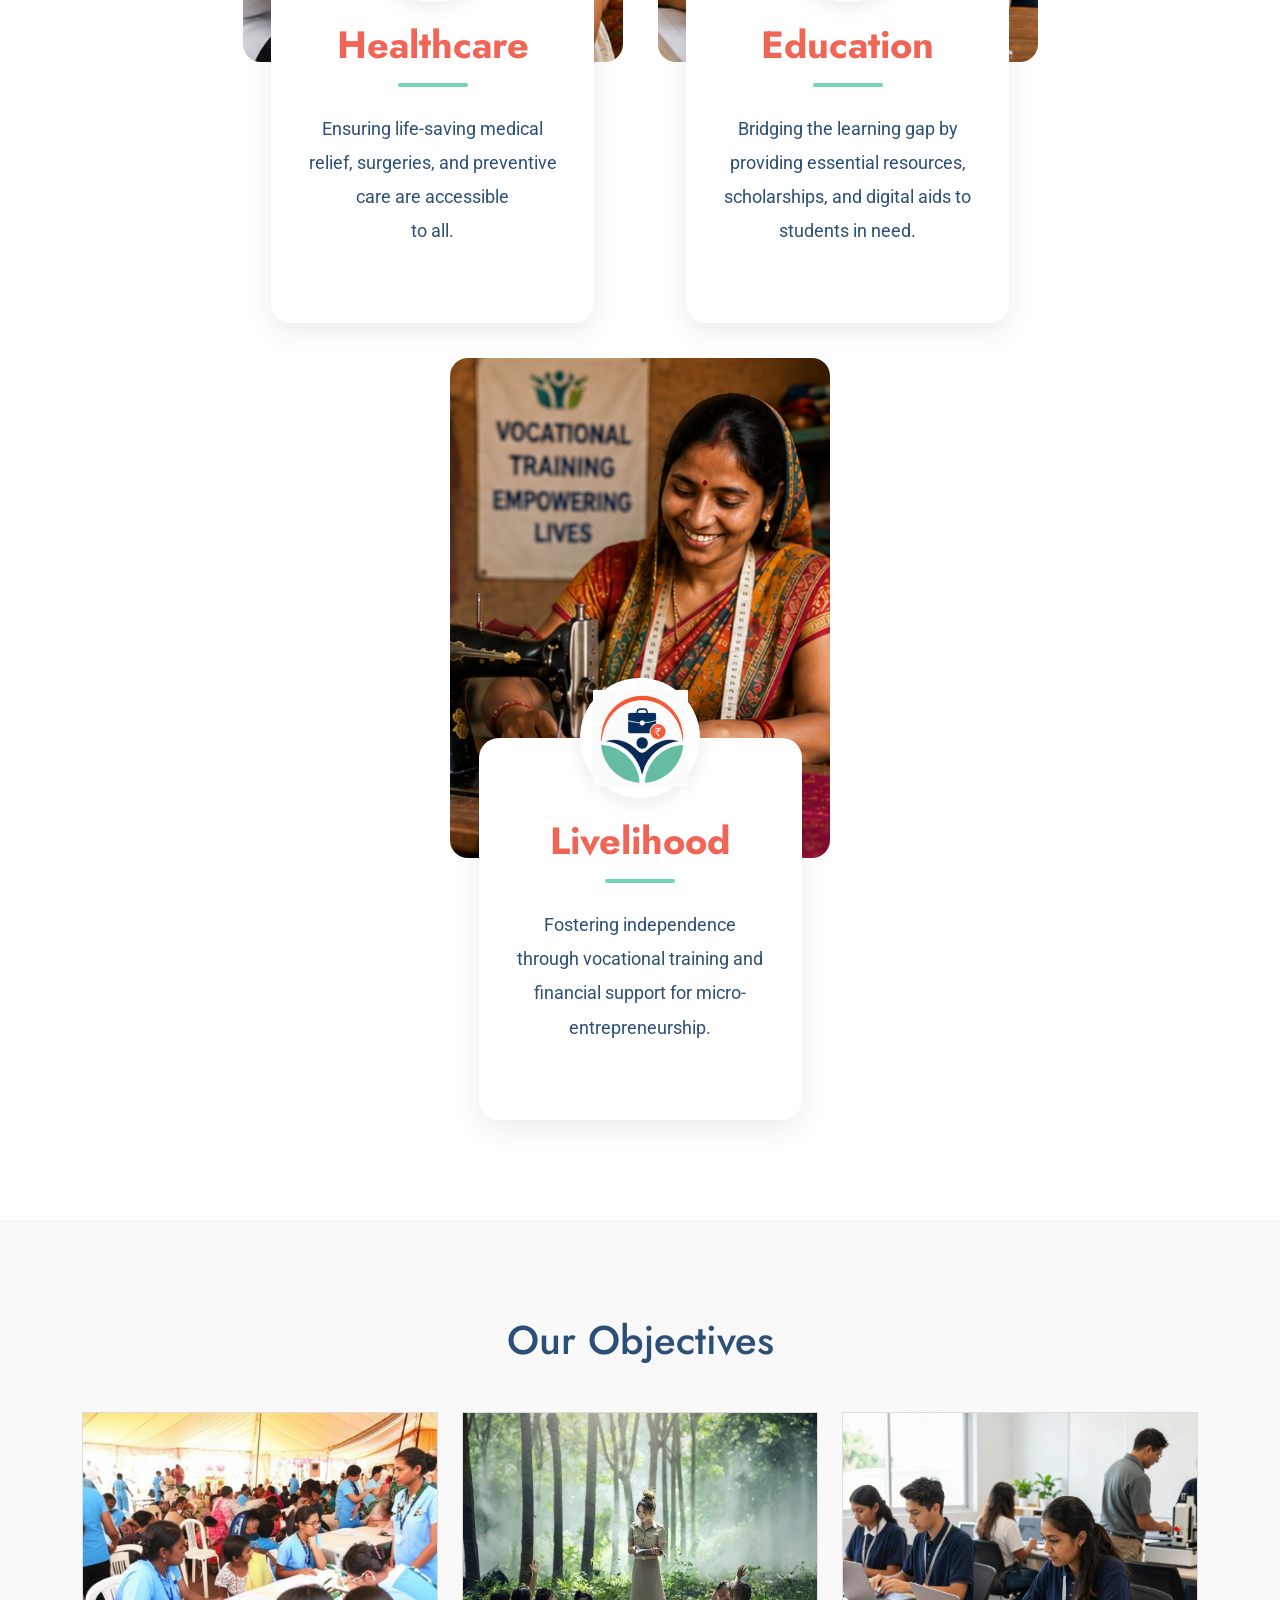
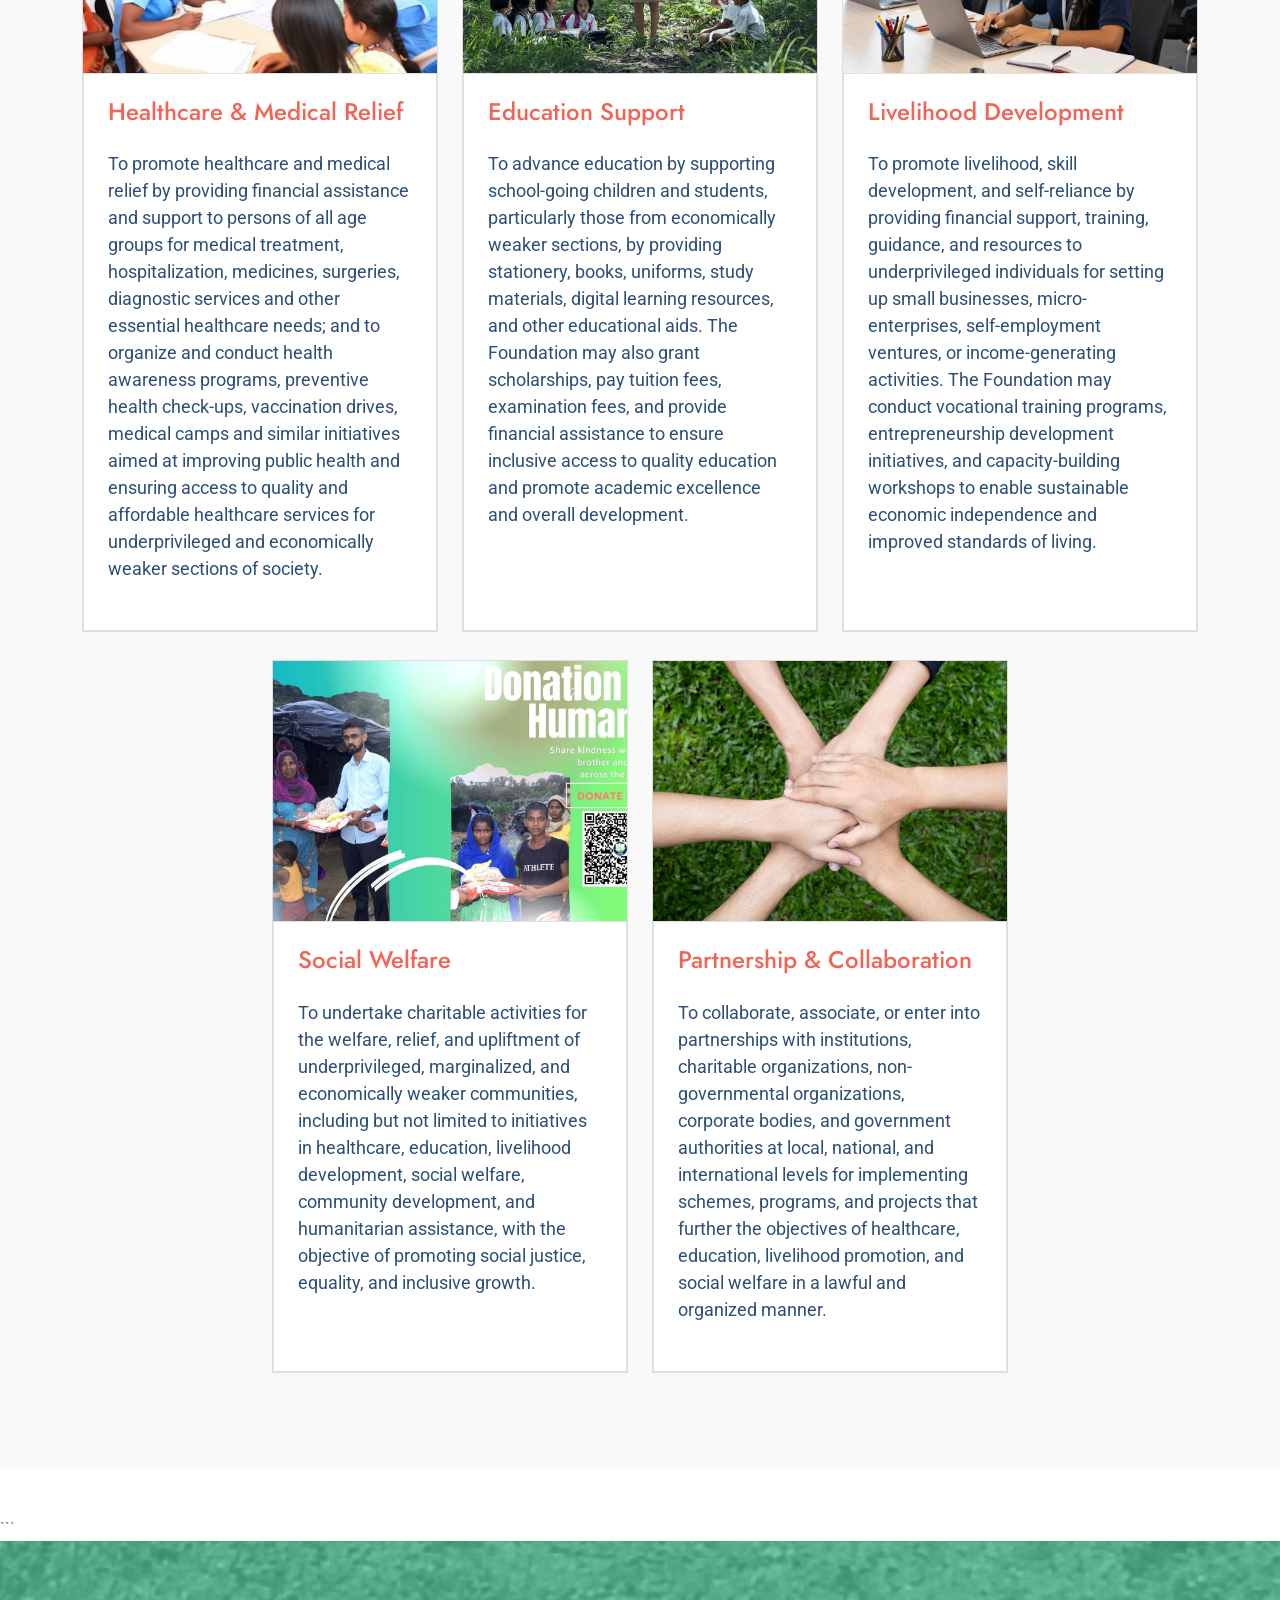
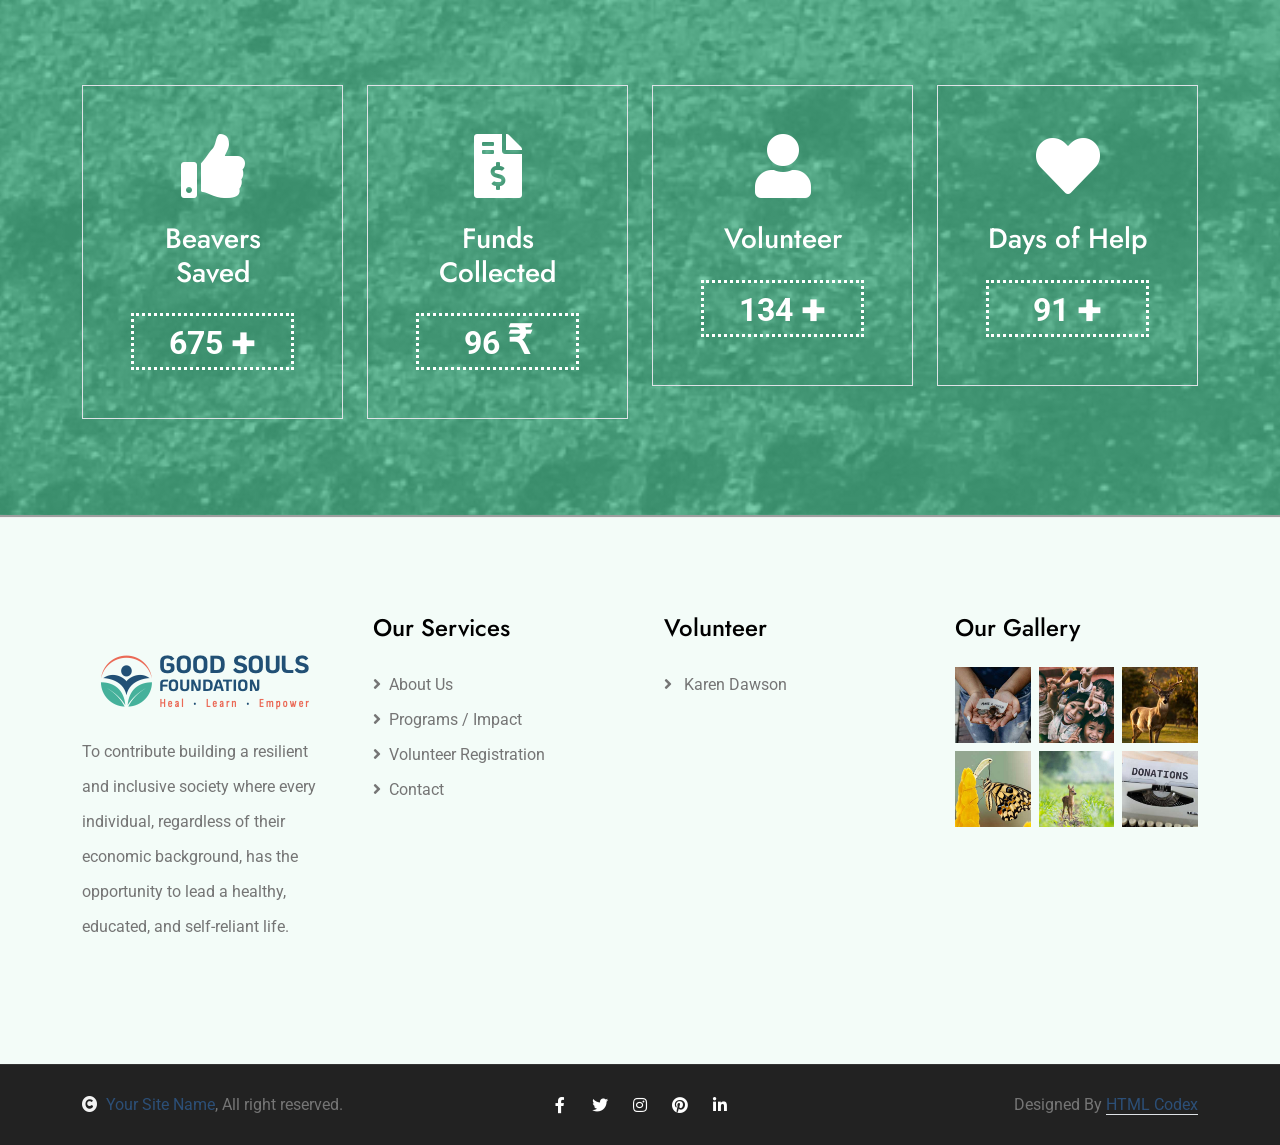
==== commit 2212a4bb: "code commit changes code" ====
--- a/index.html
+++ b/index.html
@@ -3,10 +3,12 @@
 
     <head>
         <meta charset="utf-8">
-        <title>Good Souls Foundation</title>
+        <title>Good Soul</title>
         <meta content="width=device-width, initial-scale=1.0" name="viewport">
         <meta content="" name="keywords">
         <meta content="" name="description">
+
+
         <!-- Google Web Fonts -->
         <link rel="preconnect" href="https://fonts.googleapis.com">
         <link rel="preconnect" href="https://fonts.gstatic.com" crossorigin>
@@ -35,6 +37,8 @@
             <div class="spinner-grow text-primary" role="status"></div>
         </div>
         <!-- Spinner End -->
+
+
         <!-- Navbar start -->
         <div class="container-fluid fixed-top px-0">
             <div class="container px-0">
@@ -160,420 +164,640 @@
         <!-- Carousel End -->
 
 
-        <!-- Vision start -->
-        <section class="vision-section">
-
-            <div class="section-title">
-                <h2>Vision</h2>
-            </div>
-
-            <div class="vision-wrapper">
-
-                <!-- Healthcare -->
-                <div class="vision-card">
-
-                    <div class="vision-image">
-                        <img src="img/new_images/healthcare.png" alt="">
-                    </div>
-
-                    <div class="card-content">
-
-                        <div class="icon-circle">
-                            <img src="img/new_images/health-icon.png" alt="">
-                        </div>
-
-                        <h3>Healthcare</h3>
-
-                        <div class="line"></div>
-
-                        <p>
-                            Ensuring life-saving medical relief,
-                            surgeries, and preventive care are
-                            accessible <br>to all.
+
+
+
+        <!-- About Start -->
+        <!-- <div class="container-fluid about  py-5">
+            <div class="container py-5">
+                <div class="row g-5">
+                    <div class="col-xl-5">
+                        <div class="h-100">
+                            <img src="img/about-1.jpg" class="img-fluid w-100 h-100" alt="Image">
+                        </div>
+                    </div>
+                    <div class="col-xl-7">
+                        <h5 class="text-uppercase text-primary">About Us</h5>
+                        <h1 class="mb-4">Our main goal is to protect environment</h1>
+                        <p class="fs-5 mb-4">Lorem Ipsum is simply dummy text of the printing and typesetting industry. Lorem Ipsum has been the industry's standard dummy text ever since the 1500s, when an unknown printer took a galley of type and scrambled it to make a type specimen book. It has
                         </p>
-
-                    </div>
-
-                </div>
-
-                <!-- Education -->
-                <div class="vision-card">
-
-                    <div class="vision-image">
-                        <img src="img/new_images/education.png" alt="">
-                    </div>
-
-                    <div class="card-content">
-
-                        <div class="icon-circle">
-                            <img src="img/new_images/education-icon.png" alt="">
-                        </div>
-
-                        <h3>Education</h3>
-
-                        <div class="line"></div>
-
-                        <p>
-                            Bridging the learning gap by providing
-                            essential resources, scholarships,
-                            and digital aids to students in need.
-                            <br>
+                        <div class="tab-class bg-secondary p-4">
+                            <ul class="nav d-flex mb-2">
+                                <li class="nav-item mb-3">
+                                    <a class="d-flex py-2 text-center bg-white active" data-bs-toggle="pill" href="#tab-1">
+                                        <span class="text-dark" style="width: 150px;">About</span>
+                                    </a>
+                                </li>
+                                <li class="nav-item mb-3">
+                                    <a class="d-flex py-2 mx-3 text-center bg-white" data-bs-toggle="pill" href="#tab-2">
+                                        <span class="text-dark" style="width: 150px;">Mission</span>
+                                    </a>
+                                </li>
+                                <li class="nav-item mb-3">
+                                    <a class="d-flex py-2 text-center bg-white" data-bs-toggle="pill" href="#tab-3">
+                                        <span class="text-dark" style="width: 150px;">Vision</span>
+                                    </a>
+                                </li>
+                            </ul>
+                            <div class="tab-content">
+                                <div id="tab-1" class="tab-pane fade show p-0 active">
+                                    <div class="row">
+                                        <div class="col-12">
+                                            <div class="d-flex">
+                                                <div class="text-start my-auto">
+                                                    <h5 class="text-uppercase mb-3">Lorem Ipsum 1</h5>
+                                                    <p class="mb-4">Lorem Ipsum is simply dummy text of the printing and typesetting industry. Lorem Ipsum has been the industry's standard dummy text ever since the 1500s, when an unknown printer took a galley of type and scrambled it to make a type specimen book. It has
+                                                    </p>
+                                                    <div class="d-flex align-items-center justify-content-start">
+                                                        <a class="btn-hover-bg btn btn-primary text-white py-2 px-4" href="#">Read More</a>
+                                                    </div>
+                                                </div>
+                                            </div>
+                                        </div>
+                                    </div>
+                                </div>
+                                <div id="tab-2" class="tab-pane fade show p-0">
+                                    <div class="row">
+                                        <div class="col-12">
+                                            <div class="d-flex">
+                                                <div class="text-start my-auto">
+                                                    <h5 class="text-uppercase mb-3">Lorem Ipsum 2</h5>
+                                                    <p class="mb-4">Lorem Ipsum is simply dummy text of the printing and typesetting industry. Lorem Ipsum has been the industry's standard dummy text ever since the 1500s, when an unknown printer took a galley of type and scrambled it to make a type specimen book. It has
+                                                    </p>
+                                                    <div class="d-flex align-items-center justify-content-start">
+                                                        <a class="btn-hover-bg btn btn-primary text-white py-2 px-4" href="#">Read More</a>
+                                                    </div>
+                                                </div>
+                                            </div>
+                                        </div>
+                                    </div>
+                                </div>
+                                <div id="tab-3" class="tab-pane fade show p-0">
+                                    <div class="row">
+                                        <div class="col-12">
+                                            <div class="d-flex">
+                                                <div class="text-start my-auto">
+                                                    <h5 class="text-uppercase mb-3">Lorem Ipsum 3</h5>
+                                                    <p class="mb-4">Lorem Ipsum is simply dummy text of the printing and typesetting industry. Lorem Ipsum has been the industry's standard dummy text ever since the 1500s, when an unknown printer took a galley of type and scrambled it to make a type specimen book. It has
+                                                    </p>
+                                                    <div class="d-flex align-items-center justify-content-start">
+                                                        <a class="btn-hover-bg btn btn-primary text-white py-2 px-4" href="#">Read More</a>
+                                                    </div>
+                                                </div>
+                                            </div>
+                                        </div>
+                                    </div>
+                                </div>
+                            </div>
+                        </div>
+                    </div>
+                </div>
+            </div>
+        </div> -->
+        <!-- About End -->
+           <section class="vision-section">
+
+    <div class="section-title">
+        <h2>Vision</h2>
+    </div>
+
+    <div class="vision-wrapper">
+
+        <!-- Healthcare -->
+        <div class="vision-card">
+
+            <div class="vision-image">
+                <img src="img/new_images/healthcare.png" alt="">
+            </div>
+
+            <div class="card-content">
+
+                <div class="icon-circle">
+                    <img src="img/new_images/health-icon.png" alt="">
+                </div>
+
+                <h3>Healthcare</h3>
+
+                <div class="line"></div>
+
+                <p>
+                    Ensuring life-saving medical relief,
+                    surgeries, and preventive care are
+                    accessible <br>to all.
+                </p>
+
+                <!-- <a href="#" class="read-btn">Read More</a>
+
+                <div class="bottom-line"></div> -->
+
+            </div>
+
+        </div>
+
+        <!-- Education -->
+        <div class="vision-card">
+
+            <div class="vision-image">
+                <img src="img/new_images/education.png" alt="">
+            </div>
+
+            <div class="card-content">
+
+                <div class="icon-circle">
+                    <img src="img/new_images/education-icon.png" alt="">
+                </div>
+
+                <h3>Education</h3>
+
+                <div class="line"></div>
+
+                <p>
+                    Bridging the learning gap by providing
+                    essential resources, scholarships,
+                    and digital aids to students in need.
+                    <br>
+                </p>
+
+                <!-- <a href="#" class="read-btn">Read More</a> -->
+
+                <!-- <div class="bottom-line"></div> -->
+
+            </div>
+
+        </div>
+
+        <!-- Livelihood -->
+        <div class="vision-card">
+
+            <div class="vision-image">
+                <img src="img/new_images/livelihood.png" alt="">
+            </div>
+
+            <div class="card-content">
+
+                <div class="icon-circle">
+                    <img src="img/new_images/livelihood-icon.png" alt="">
+                </div>
+
+                <h3>Livelihood</h3>
+
+                <div class="line"></div>
+
+                <p>
+                    Fostering independence through
+                    vocational training and financial
+                    support for micro-entrepreneurship.
+                </p>
+
+                <!-- <a href="#" class="read-btn">Read More</a>
+
+                <div class="bottom-line"></div> -->
+
+            </div>
+
+        </div>
+
+    </div>
+
+            </section>
+        
+<div class="container-fluid blog py-5 mb-5" style="background-color: #f9f9f9;">
+
+    <div class="container py-5">
+
+        <!-- HEADING -->
+        <div class="text-center mx-auto pb-5" style="max-width: 800px;">
+            <h1 class="mb-0" style="color: #2C4F77;">Our Objectives</h1>
+        </div>
+
+        <!-- FIRST ROW -->
+        <div class="row g-4">
+
+            <!-- CARD 1 -->
+            <div class="col-lg-4">
+
+                <div class="blog-item"
+                     style="
+                     height:100%;
+                     display:flex;
+                     flex-direction:column;
+                     border:1px solid #ddd;
+                     background:#fff;
+                     ">
+
+                    <div class="blog-img">
+
+                        <img src="img/home/healthcare.jpeg"
+                             class="img-fluid w-100"
+                             alt=""
+                             style="
+                             height:260px;
+                             object-fit:cover;
+                             display:block;
+                             ">
+
+                    </div>
+
+                    <div class="text-dark border p-4"
+                         style="
+                         flex:1;
+                         display:flex;
+                         flex-direction:column;
+                         ">
+
+                        <h4 class="mb-4 objective-header"
+                            style="min-height:26px;">
+
+                            Healthcare & Medical Relief
+
+                        </h4>
+
+                        <p class="mb-4"
+                           style="
+                           flex-grow: 1;
+                            line-height: 1.5;
+                            color: #2C4F77;
+                            font-size: 18px;
+                           ">
+
+                            To promote healthcare and medical relief by providing financial assistance and support to persons of all age groups for medical treatment, hospitalization, medicines, surgeries, diagnostic services and other essential healthcare needs; and to organize and conduct health awareness programs, preventive health check-ups, vaccination drives, medical camps and similar initiatives aimed at improving public health and ensuring access to quality and affordable healthcare services for underprivileged and economically weaker sections of society.
+
                         </p>
 
                     </div>
 
                 </div>
 
-                <!-- Livelihood -->
-                <div class="vision-card">
-
-                    <div class="vision-image">
-                        <img src="img/new_images/livelihood.png" alt="">
-                    </div>
-
-                    <div class="card-content">
-
-                        <div class="icon-circle">
-                            <img src="img/new_images/livelihood-icon.png" alt="">
-                        </div>
-
-                        <h3>Livelihood</h3>
-
-                        <div class="line"></div>
-
-                        <p>
-                            Fostering independence through
-                            vocational training and financial
-                            support for micro-entrepreneurship.
+            </div>
+
+            <!-- CARD 2 -->
+            <div class="col-lg-4">
+
+                <div class="blog-item"
+                     style="
+                     height:100%;
+                     display:flex;
+                     flex-direction:column;
+                     border:1px solid #ddd;
+                     background:#fff;
+                     ">
+
+                    <div class="blog-img">
+
+                        <img src="img/home/education.jpeg"
+                             class="img-fluid w-100"
+                             alt=""
+                             style="
+                             height:260px;
+                             object-fit:cover;
+                             display:block;
+                             ">
+
+                    </div>
+
+                    <div class="text-dark border p-4"
+                         style="
+                         flex:1;
+                         display:flex;
+                         flex-direction:column;
+                         ">
+
+                        <h4 class="mb-4 objective-header"
+                            style="min-height:26px;">
+
+                            Education Support
+
+                        </h4>
+
+                        <p class="mb-4"
+                           style="
+                            flex-grow: 1;
+                            line-height: 1.5;
+                            color: #2C4F77;
+                            font-size: 18px;
+                           ">
+
+                            To advance education by supporting school-going children and students, particularly those from economically weaker sections, by providing stationery, books, uniforms, study materials, digital learning resources, and other educational aids. The Foundation may also grant scholarships, pay tuition fees, examination fees, and provide financial assistance to ensure inclusive access to quality education and promote academic excellence and overall development.
+
                         </p>
 
-                        <!-- <a href="#" class="read-btn">Read More</a>
-
-                        <div class="bottom-line"></div> -->
-
-                    </div>
-
-                </div>
-
-            </div>
-        </section>
-        <!-- Vision end -->
-
-        <!-- Our Objectives start -->
-        <div class="container-fluid blog py-5 mb-5" style="background-color: #f9f9f9;">
-
+                    </div>
+
+                </div>
+
+            </div>
+
+            <!-- CARD 3 -->
+            <div class="col-lg-4">
+
+                <div class="blog-item"
+                     style="
+                     height:100%;
+                     display:flex;
+                     flex-direction:column;
+                     border:1px solid #ddd;
+                     background:#fff;
+                     ">
+
+                    <div class="blog-img">
+
+                        <img src="img/home/livehood.jpeg"
+                             class="img-fluid w-100"
+                             alt=""
+                             style="
+                             height:260px;
+                             object-fit:cover;
+                             display:block;
+                             ">
+
+                    </div>
+
+                    <div class="text-dark border p-4"
+                         style="
+                         flex:1;
+                         display:flex;
+                         flex-direction:column;
+                         ">
+
+                        <h4 class="mb-4 objective-header"
+                            style="min-height:26px;">
+
+                            Livelihood Development
+
+                        </h4>
+
+                        <p class="mb-4"
+                           style="
+                            flex-grow: 1;
+                            line-height: 1.5;
+                            color: #2C4F77;
+                            font-size: 18px;
+                           ">
+
+                           To promote livelihood, skill development, and self-reliance by providing financial support, training, guidance, and resources to underprivileged individuals for setting up small businesses, micro-enterprises, self-employment ventures, or income-generating activities. The Foundation may conduct vocational training programs, entrepreneurship development initiatives, and capacity-building workshops to enable sustainable economic independence and improved standards of living.
+
+                        </p>
+
+                    </div>
+
+                </div>
+
+            </div>
+
+        </div>
+
+        <!-- SECOND ROW -->
+        <div class="row g-4 justify-content-center mt-1">
+
+            <!-- CARD 4 -->
+            <div class="col-lg-4">
+
+                <div class="blog-item"
+                     style="
+                     height:100%;
+                     display:flex;
+                     flex-direction:column;
+                     border:1px solid #ddd;
+                     background:#fff;
+                     ">
+
+                    <div class="blog-img">
+
+                        <img src="img/home/Welfare.jpeg"
+                             class="img-fluid w-100"
+                             alt=""
+                             style="
+                             height:260px;
+                             object-fit:cover;
+                             display:block;
+                             ">
+
+                    </div>
+
+                    <div class="text-dark border p-4"
+                         style="
+                         flex:1;
+                         display:flex;
+                         flex-direction:column;
+                         ">
+
+                        <h4 class="mb-4 objective-header"
+                            style="min-height:26px;">
+
+                            Social Welfare
+
+                        </h4>
+
+                        <p class="mb-4"
+                           style="
+                            flex-grow: 1;
+                            line-height: 1.5;
+                            color: #2C4F77;
+                            font-size: 18px;
+                           ">
+
+                            To undertake charitable activities for the welfare, relief, and upliftment of underprivileged, marginalized, and economically weaker communities, including but not limited to initiatives in healthcare, education, livelihood development, social welfare, community development, and humanitarian assistance, with the objective of promoting social justice, equality, and inclusive growth.
+
+                        </p>
+
+                    </div>
+
+                </div>
+
+            </div>
+
+            <!-- CARD 5 -->
+            <div class="col-lg-4">
+
+                <div class="blog-item"
+                     style="
+                     height:100%;
+                     display:flex;
+                     flex-direction:column;
+                     border:1px solid #ddd;
+                     background:#fff;
+                     ">
+
+                    <div class="blog-img">
+
+                        <img src="img/home/partner.jpeg"
+                             class="img-fluid w-100"
+                             alt=""
+                             style="
+                             height:260px;
+                             object-fit:cover;
+                             display:block;
+                             ">
+
+                    </div>
+
+                    <div class="text-dark border p-4"
+                         style="
+                         flex:1;
+                         display:flex;
+                         flex-direction:column;
+                         ">
+
+                        <h4 class="mb-4 objective-header"
+                            style="min-height:26px;">
+
+                            Partnership & Collaboration
+
+                        </h4>
+
+                        <p class="mb-4"
+                           style="
+                            flex-grow: 1;
+                            line-height: 1.5;
+                            color: #2C4F77;
+                            font-size: 18px;
+                           ">
+
+                           To collaborate, associate, or enter into partnerships with institutions, charitable organizations, non-governmental organizations, corporate bodies, and government authorities at local, national, and international levels for implementing schemes, programs, and projects that further the objectives of healthcare, education, livelihood promotion, and social welfare in a lawful and organized manner.
+
+                        </p>
+
+                    </div>
+
+                </div>
+
+            </div>
+
+        </div>
+
+    </div>
+
+</div>
+```
+
+
+        <!-- Services Start -->
+        <!-- <div class="container-fluid service py-5 bg-light">
             <div class="container py-5">
-
-                <!-- HEADING -->
                 <div class="text-center mx-auto pb-5" style="max-width: 800px;">
-                    <h1 class="mb-0" style="color: #2C4F77;">Our Objectives</h1>
-                </div>
-
-                <!-- FIRST ROW -->
+                    <h5 class="text-uppercase text-primary">What we do</h5>
+                    <h1 class="mb-0">What we do to protect environment</h1>
+                </div>
                 <div class="row g-4">
-
-                    <!-- CARD 1 -->
+                    <div class="col-md-6 col-lg-6 col-xl-3">
+                        <div class="service-item">
+                            <img src="img/service-1.jpg" class="img-fluid w-100" alt="Image">
+                            <div class="service-link">
+                                <a href="#" class="h4 mb-0">Raising money to help</a>
+                            </div>
+                        </div>
+                        <p class="my-4">Lorem Ipsum is simply dummy text of the printing and typesetting industry. Lorem Ipsum has been the industry's standard dummy text ever since the 1500s,
+                        </p>
+                    </div>
+                    <div class="col-md-6 col-lg-6 col-xl-3">
+                        <div class="service-item">
+                            <img src="img/service-2.jpg" class="img-fluid w-100" alt="Image">
+                            <div class="service-link">
+                                <a href="#" class="h4 mb-0"> close work with services</a>
+                            </div>
+                        </div>
+                        <p class="my-4">Lorem Ipsum is simply dummy text of the printing and typesetting industry. Lorem Ipsum has been the industry's standard dummy text ever since the 1500s,
+                        </p>
+                    </div>
+                    <div class="col-md-6 col-lg-6 col-xl-3">
+                        <div class="service-item">
+                            <img src="img/service-3.jpg" class="img-fluid w-100" alt="Image">
+                            <div class="service-link">
+                                <a href="#" class="h4 mb-0">Pro Guided tours only</a>
+                            </div>
+                        </div>
+                        <p class="my-4">Lorem Ipsum is simply dummy text of the printing and typesetting industry. Lorem Ipsum has been the industry's standard dummy text ever since the 1500s,
+                        </p>
+                    </div>
+                    <div class="col-md-6 col-lg-6 col-xl-3">
+                        <div class="service-item">
+                            <img src="img/service-4.jpg" class="img-fluid w-100" alt="Image">
+                            <div class="service-link">
+                                <a href="#" class="h4 mb-0">Protecting animal area</a>
+                            </div>
+                        </div>
+                        <p class="my-4">Lorem Ipsum is simply dummy text of the printing and typesetting industry. Lorem Ipsum has been the industry's standard dummy text ever since the 1500s,
+                        </p>
+                    </div>
+                    <div class="col-12">
+                        <div class="d-flex align-items-center justify-content-center">
+                            <a class="btn-hover-bg btn btn-primary text-white py-2 px-4" href="#">Read More</a>
+                        </div>
+                    </div>
+                </div>
+            </div>
+        </div> -->
+        <!-- Services End -->
+
+
+        <!-- Donation Start -->
+        <!-- <div class="container-fluid donation py-5">
+            <div class="container py-5">
+                <div class="text-center mx-auto pb-5" style="max-width: 800px;">
+                    <h5 class="text-uppercase text-primary">Donation</h5>
+                    <h1 class="mb-0">Your money will save our life</h1>
+                </div>
+                <div class="row g-4">
                     <div class="col-lg-4">
-
-                        <div class="blog-item"
-                            style="
-                            height:100%;
-                            display:flex;
-                            flex-direction:column;
-                            border:1px solid #ddd;
-                            background:#fff;
-                            ">
-
-                            <div class="blog-img">
-
-                                <img src="img/home/healthcare.jpeg"
-                                    class="img-fluid w-100"
-                                    alt=""
-                                    style="
-                                    height:260px;
-                                    object-fit:cover;
-                                    display:block;
-                                    ">
-
-                            </div>
-
-                            <div class="text-dark border p-4"
-                                style="
-                                flex:1;
-                                display:flex;
-                                flex-direction:column;
-                                ">
-
-                                <h4 class="mb-4 objective-header"
-                                    style="min-height:26px;">
-
-                                    Healthcare & Medical Relief
-
-                                </h4>
-
-                                <p class="mb-4"
-                                style="
-                                flex-grow: 1;
-                                    line-height: 1.5;
-                                    color: #2C4F77;
-                                    font-size: 18px;
-                                ">
-
-                                    To promote healthcare and medical relief by providing financial assistance and support to persons of all age groups for medical treatment, hospitalization, medicines, surgeries, diagnostic services and other essential healthcare needs; and to organize and conduct health awareness programs, preventive health check-ups, vaccination drives, medical camps and similar initiatives aimed at improving public health and ensuring access to quality and affordable healthcare services for underprivileged and economically weaker sections of society.
-
-                                </p>
-
-                            </div>
-
-                        </div>
-
-                    </div>
-
-                    <!-- CARD 2 -->
+                        <div class="donation-item">
+                            <img src="img/donation-1.jpg" class="img-fluid w-100" alt="Image">
+                            <div class="donation-content d-flex flex-column">
+                                <h5 class="text-uppercase text-primary mb-4">Organic</h5>
+                                <a href="#" class="btn-hover-color display-6 text-white">Help Us More</a>
+                                <h4 class="text-white mb-4">Protect Environments</h4>
+                                <p class="text-white mb-4">Lorem Ipsum is simply dummy text of the printing and typesetting industry. Lorem Ipsum has been the industry's</p>
+                                <div class="donation-btn d-flex align-items-center justify-content-start">
+                                    <a class="btn-hover-bg btn btn-primary text-white py-2 px-4" href="#">Donate !</a>
+                                </div>
+                            </div>
+                        </div>
+                    </div>
                     <div class="col-lg-4">
-
-                        <div class="blog-item"
-                            style="
-                            height:100%;
-                            display:flex;
-                            flex-direction:column;
-                            border:1px solid #ddd;
-                            background:#fff;
-                            ">
-
-                            <div class="blog-img">
-
-                                <img src="img/home/education.jpeg"
-                                    class="img-fluid w-100"
-                                    alt=""
-                                    style="
-                                    height:260px;
-                                    object-fit:cover;
-                                    display:block;
-                                    ">
-
-                            </div>
-
-                            <div class="text-dark border p-4"
-                                style="
-                                flex:1;
-                                display:flex;
-                                flex-direction:column;
-                                ">
-
-                                <h4 class="mb-4 objective-header"
-                                    style="min-height:26px;">
-
-                                    Education Support
-
-                                </h4>
-
-                                <p class="mb-4"
-                                style="
-                                    flex-grow: 1;
-                                    line-height: 1.5;
-                                    color: #2C4F77;
-                                    font-size: 18px;
-                                ">
-
-                                    To advance education by supporting school-going children and students, particularly those from economically weaker sections, by providing stationery, books, uniforms, study materials, digital learning resources, and other educational aids. The Foundation may also grant scholarships, pay tuition fees, examination fees, and provide financial assistance to ensure inclusive access to quality education and promote academic excellence and overall development.
-
-                                </p>
-
-                            </div>
-
-                        </div>
-
-                    </div>
-
-                    <!-- CARD 3 -->
+                        <div class="donation-item">
+                            <img src="img/service-2.jpg" class="img-fluid w-100" alt="Image">
+                            <div class="donation-content d-flex flex-column">
+                                <h5 class="text-uppercase text-primary mb-4">Ecosystem</h5>
+                                <a href="#" class="btn-hover-color display-6 text-white">Help Us More</a>
+                                <h4 class="text-white mb-4">Protect Environments</h4>
+                                <p class="text-white mb-4">Lorem Ipsum is simply dummy text of the printing and typesetting industry. Lorem Ipsum has been the industry's</p>
+                                <div class="donation-btn d-flex align-items-center justify-content-start">
+                                    <a class="btn-hover-bg btn btn-primary text-white py-2 px-4" href="#">Donate !</a>
+                                </div>
+                            </div>
+                        </div>
+                    </div>
                     <div class="col-lg-4">
-
-                        <div class="blog-item"
-                            style="
-                            height:100%;
-                            display:flex;
-                            flex-direction:column;
-                            border:1px solid #ddd;
-                            background:#fff;
-                            ">
-
-                            <div class="blog-img">
-
-                                <img src="img/home/livehood.jpeg"
-                                    class="img-fluid w-100"
-                                    alt=""
-                                    style="
-                                    height:260px;
-                                    object-fit:cover;
-                                    display:block;
-                                    ">
-
-                            </div>
-
-                            <div class="text-dark border p-4"
-                                style="
-                                flex:1;
-                                display:flex;
-                                flex-direction:column;
-                                ">
-
-                                <h4 class="mb-4 objective-header"
-                                    style="min-height:26px;">
-
-                                    Livelihood Development
-
-                                </h4>
-
-                                <p class="mb-4"
-                                style="
-                                    flex-grow: 1;
-                                    line-height: 1.5;
-                                    color: #2C4F77;
-                                    font-size: 18px;
-                                ">
-
-                                To promote livelihood, skill development, and self-reliance by providing financial support, training, guidance, and resources to underprivileged individuals for setting up small businesses, micro-enterprises, self-employment ventures, or income-generating activities. The Foundation may conduct vocational training programs, entrepreneurship development initiatives, and capacity-building workshops to enable sustainable economic independence and improved standards of living.
-
-                                </p>
-
-                            </div>
-
-                        </div>
-
-                    </div>
-
-                </div>
-
-                <!-- SECOND ROW -->
-                <div class="row g-4 justify-content-center mt-1">
-
-                    <!-- CARD 4 -->
-                    <div class="col-lg-4">
-
-                        <div class="blog-item"
-                            style="
-                            height:100%;
-                            display:flex;
-                            flex-direction:column;
-                            border:1px solid #ddd;
-                            background:#fff;
-                            ">
-
-                            <div class="blog-img">
-
-                                <img src="img/home/Welfare.jpeg"
-                                    class="img-fluid w-100"
-                                    alt=""
-                                    style="
-                                    height:260px;
-                                    object-fit:cover;
-                                    display:block;
-                                    ">
-
-                            </div>
-
-                            <div class="text-dark border p-4"
-                                style="
-                                flex:1;
-                                display:flex;
-                                flex-direction:column;
-                                ">
-
-                                <h4 class="mb-4 objective-header"
-                                    style="min-height:26px;">
-
-                                    Social Welfare
-
-                                </h4>
-
-                                <p class="mb-4"
-                                style="
-                                    flex-grow: 1;
-                                    line-height: 1.5;
-                                    color: #2C4F77;
-                                    font-size: 18px;
-                                ">
-
-                                    To undertake charitable activities for the welfare, relief, and upliftment of underprivileged, marginalized, and economically weaker communities, including but not limited to initiatives in healthcare, education, livelihood development, social welfare, community development, and humanitarian assistance, with the objective of promoting social justice, equality, and inclusive growth.
-
-                                </p>
-
-                            </div>
-
-                        </div>
-
-                    </div>
-
-                    <!-- CARD 5 -->
-                    <div class="col-lg-4">
-
-                        <div class="blog-item"
-                            style="
-                            height:100%;
-                            display:flex;
-                            flex-direction:column;
-                            border:1px solid #ddd;
-                            background:#fff;
-                            ">
-
-                            <div class="blog-img">
-
-                                <img src="img/home/partner.jpeg"
-                                    class="img-fluid w-100"
-                                    alt=""
-                                    style="
-                                    height:260px;
-                                    object-fit:cover;
-                                    display:block;
-                                    ">
-
-                            </div>
-
-                            <div class="text-dark border p-4"
-                                style="
-                                flex:1;
-                                display:flex;
-                                flex-direction:column;
-                                ">
-
-                                <h4 class="mb-4 objective-header"
-                                    style="min-height:26px;">
-
-                                    Partnership & Collaboration
-
-                                </h4>
-
-                                <p class="mb-4"
-                                style="
-                                    flex-grow: 1;
-                                    line-height: 1.5;
-                                    color: #2C4F77;
-                                    font-size: 18px;
-                                ">
-
-                                To collaborate, associate, or enter into partnerships with institutions, charitable organizations, non-governmental organizations, corporate bodies, and government authorities at local, national, and international levels for implementing schemes, programs, and projects that further the objectives of healthcare, education, livelihood promotion, and social welfare in a lawful and organized manner.
-
-                                </p>
-
-                            </div>
-
-                        </div>
-
-                    </div>
-
-                </div>
-
-            </div>
-
-        </div>
-         <!-- Our Objectives end -->
+                        <div class="donation-item">
+                            <img src="img/donation-3.jpg" class="img-fluid w-100" alt="Image">
+                            <div class="donation-content d-flex flex-column">
+                                <h5 class="text-uppercase text-primary mb-4">Recycling</h5>
+                                <a href="#" class="btn-hover-color display-6 text-white">Help Us More</a>
+                                <h4 class="text-white mb-4">Protect Environments</h4>
+                                <p class="text-white mb-4">Lorem Ipsum is simply dummy text of the printing and typesetting industry. Lorem Ipsum has been the industry's</p>
+                                <div class="donation-btn d-flex align-items-center justify-content-start">
+                                    <a class="btn-hover-bg btn btn-primary text-white py-2 px-4" href="#">Donate !</a>
+                                </div>
+                            </div>
+                        </div>
+                    </div>
+                    <div class="col-12">
+                        <div class="d-flex align-items-center justify-content-center">
+                            <a class="btn-hover-bg btn btn-primary text-white py-2 px-4" href="#">All Donation</a>
+                        </div>
+                    </div>
+                </div>
+            </div>
+        </div> -->
+        <!-- Donation End -->
 
 
         <!-- Counter Start -->
         <div class="container-fluid counter py-5" style="background: linear-gradient(rgba(60,199,143,.6), rgba(60,199,143,.6)), url(img/volunteers-bg.png) center center; background-size: cover;"> 
             <div class="container py-5">
                 <div class="text-center mx-auto pb-5" style="max-width: 800px;">
+                    <!-- <h5 class="text-uppercase text-primary" style="color: white !important;;">Impact</h5> -->
+                    <!-- <p class="text-white mb-0">Lorem Ipsum is simply dummy text of the printing and typesetting industry. Lorem Ipsum has been the industry's standard dummy text ever since the 1500s, when an unknown printer took a galley
+                    </p> -->
                 </div>
                 <div class="row g-4">
                     <div class="col-md-6 col-lg-6 col-xl-3">
@@ -625,6 +849,423 @@
             </div>
         </div> 
         <!-- Counter End -->
+
+
+        <!-- Causes Start -->
+        <!-- <div class="container-fluid causes py-5">
+            <div class="container py-5">
+                <div class="text-center mx-auto pb-5" style="max-width: 800px;">
+                    <h5 class="text-uppercase text-primary">Recent Causes</h5>
+                    <h1 class="mb-4">The environment needs our protection</h1>
+                    <p class="mb-0">Lorem Ipsum is simply dummy text of the printing and typesetting industry. Lorem Ipsum has been the industry's standard dummy text ever since the 1500s, when an unknown printer took a galley
+                    </p>
+                </div>
+                <div class="row g-4">
+                    <div class="col-lg-6 col-xl-3">
+                        <div class="causes-item">
+                            <div class="causes-img">
+                                <img src="img/causes-4.jpg" class="img-fluid w-100" alt="Image">
+                                <div class="causes-link pb-2 px-3">
+                                    <small class="text-white"><i class="fas fa-chart-bar text-primary me-2"></i>Goal: $3600</small>
+                                    <small class="text-white"><i class="fa fa-thumbs-up text-primary me-2"></i>Raised: $4000</small>
+                                </div>
+                                <div class="causes-dination p-2">
+                                    <a class="btn-hover-bg btn btn-primary text-white py-2 px-3" href="#">Donate Now</a>
+                                </div>
+                            </div>
+                            <div class="progress">
+                                <div class="progress-bar" role="progressbar" aria-valuenow="65" aria-valuemin="0" aria-valuemax="100">
+                                    <span>65%</span>
+                                </div>
+                            </div>
+                            <div class="causes-content p-4">
+                                <h4 class="mb-3">First environments activity of</h4>
+                                <p class="mb-4">Help today because tomorrow you may be the one who needs more helping!</p>
+                                <a class="btn-hover-bg btn btn-primary text-white py-2 px-3" href="#">Read More</a>
+                            </div>
+                        </div>
+                    </div>
+                    <div class="col-lg-6 col-xl-3">
+                        <div class="causes-item">
+                            <div class="causes-img">
+                                <img src="img/causes-2.jpg" class="img-fluid w-100" alt="Image">
+                                <div class="causes-link pb-2 px-3">
+                                    <small class="text-white"><i class="fas fa-chart-bar text-primary me-2"></i>Goal: $3600</small>
+                                    <small class="text-white"><i class="fa fa-thumbs-up text-primary me-2"></i>Raised: $4000</small>
+                                </div>
+                                <div class="causes-dination p-2">
+                                    <a class="btn-hover-bg btn btn-primary text-white py-2 px-3" href="#">Donate Now</a>
+                                </div>
+                            </div>
+                            <div class="progress">
+                                <div class="progress-bar" role="progressbar" aria-valuenow="75" aria-valuemin="0" aria-valuemax="100">
+                                    <span>75%</span>
+                                </div>
+                            </div>
+                            <div class="causes-content p-4">
+                                <h4 class="mb-3">Build school for poor children.</h4>
+                                <p class="mb-4">Help today because tomorrow you may be the one who needs more helping!</p>
+                                <a class="btn-hover-bg btn btn-primary text-white py-2 px-4" href="#">Read More</a>
+                            </div>
+                        </div>
+                    </div>
+                    <div class="col-lg-6 col-xl-3">
+                        <div class="causes-item">
+                            <div class="causes-img">
+                                <img src="img/causes-3.jpg" class="img-fluid w-100" alt="Image">
+                                <div class="causes-link pb-2 px-3">
+                                    <small class="text-white"><i class="fas fa-chart-bar text-primary me-2"></i>Goal: $3600</small>
+                                    <small class="text-white"><i class="fa fa-thumbs-up text-primary me-2"></i>Raised: $4000</small>
+                                </div>
+                                <div class="causes-dination p-2">
+                                    <a class="btn-hover-bg btn btn-primary text-white py-2 px-3" href="#">Donate Now</a>
+                                </div>
+                            </div>
+                            <div class="progress">
+                                <div class="progress-bar" role="progressbar" aria-valuenow="85" aria-valuemin="0" aria-valuemax="100">
+                                    <span>85%</span>
+                                </div>
+                            </div>
+                            <div class="causes-content p-4">
+                                <h4 class="mb-3">Building clean-water system for rural poor.</h4>
+                                <p class="mb-4">Help today because tomorrow you may be the one who needs more helping!</p>
+                                <a class="btn-hover-bg btn btn-primary text-white py-2 px-4" href="#">Read More</a>
+                            </div>
+                        </div>
+                    </div>
+                    <div class="col-lg-6 col-xl-3">
+                        <div class="causes-item">
+                            <div class="causes-img">
+                                <img src="img/causes-1.jpg" class="img-fluid w-100" alt="Image">
+                                <div class="causes-link pb-2 px-3">
+                                    <small class="text-white"><i class="fas fa-chart-bar text-primary me-2"></i>Goal: $3600</small>
+                                    <small class="text-white"><i class="fa fa-thumbs-up text-primary me-2"></i>Raised: $4000</small>
+                                </div>
+                                <div class="causes-dination p-2">
+                                    <a class="btn-hover-bg btn btn-primary text-white py-2 px-3" href="#">Donate Now</a>
+                                </div>
+                            </div>
+                            <div class="progress">
+                                <div class="progress-bar" role="progressbar" aria-valuenow="95" aria-valuemin="0" aria-valuemax="100">
+                                    <span>95%</span>
+                                </div>
+                            </div>
+                            <div class="causes-content p-4">
+                                <h4 class="mb-3">First environments activity of this summer.</h4>
+                                <p class="mb-4">Help today because tomorrow you may be the one who needs more helping!</p>
+                                <a class="btn-hover-bg btn btn-primary text-white py-2 px-4" href="#">Read More</a>
+                            </div>
+                        </div>
+                    </div>
+                </div>
+            </div>
+        </div> -->
+        <!-- Causes End -->
+
+
+        <!-- Events Start -->
+        <!-- <div class="container-fluid event py-5">
+            <div class="container py-5">
+                <div class="text-center mx-auto mb-5" style="max-width: 800px;">
+                    <h5 class="text-uppercase text-primary">Upcoming Events</h5>
+                    <h1 class="mb-0">Help today because tomorrow you may be the one who needs more helping!</h1>
+                </div>
+                <div class="event-carousel owl-carousel">
+                    <div class="event-item">
+                        <img src="img/events-1.jpg" class="img-fluid w-100" alt="Image">
+                        <div class="event-content p-4">
+                            <div class="d-flex justify-content-between mb-4">
+                                <span class="text-body"><i class="fas fa-map-marker-alt me-2"></i>Grand Mahal, Dubai 2100.</span>
+                                <span class="text-body"><i class="fas fa-calendar-alt me-2"></i>10 Feb, 2023</span>
+                            </div>
+                            <h4 class="mb-4">How To Build A Cleaning Plan</h4>
+                            <p class="mb-4">Lorem ipsum dolor sit amet consectur adip sed eiusmod amet consectur adip sed eiusmod tempor.</p>
+                            <a class="btn-hover-bg btn btn-primary text-white py-2 px-4" href="#">Read More</a>
+                        </div>
+                    </div>
+                    <div class="event-item">
+                        <img src="img/events-2.jpg" class="img-fluid w-100" alt="Image">
+                        <div class="event-content p-4">
+                            <div class="d-flex justify-content-between mb-4">
+                                <span class="text-body"><i class="fas fa-map-marker-alt me-2"></i>Grand Mahal, Dubai 2100.</span>
+                                <span class="text-body"><i class="fas fa-calendar-alt me-2"></i>10 Feb, 2023</span>
+                            </div>
+                            <h4 class="mb-4">How To Build A Cleaning Plan</h4>
+                            <p class="mb-4">Lorem ipsum dolor sit amet consectur adip sed eiusmod amet consectur adip sed eiusmod tempor.</p>
+                            <a class="btn-hover-bg btn btn-primary text-white py-2 px-4" href="#">Read More</a>
+                        </div>
+                    </div>
+                    <div class="event-item">
+                        <img src="img/events-3.jpg" class="img-fluid w-100" alt="Image">
+                        <div class="event-content p-4">
+                            <div class="d-flex justify-content-between mb-4">
+                                <span class="text-body"><i class="fas fa-map-marker-alt me-2"></i>Grand Mahal, Dubai 2100.</span>
+                                <span class="text-body"><i class="fas fa-calendar-alt me-2"></i>10 Feb, 2023</span>
+                            </div>
+                            <h4 class="mb-4">How To Build A Cleaning Plan</h4>
+                            <p class="mb-4">Lorem ipsum dolor sit amet consectur adip sed eiusmod amet consectur adip sed eiusmod tempor.</p>
+                            <a class="btn-hover-bg btn btn-primary text-white py-2 px-4" href="#">Read More</a>
+                        </div>
+                    </div>
+                    <div class="event-item">
+                        <img src="img/events-4.jpg" class="img-fluid w-100" alt="Image">
+                        <div class="event-content p-4">
+                            <div class="d-flex justify-content-between mb-4">
+                                <span class="text-body"><i class="fas fa-map-marker-alt me-2"></i>Grand Mahal, Dubai 2100.</span>
+                                <span class="text-body"><i class="fas fa-calendar-alt me-2"></i>10 Feb, 2023</span>
+                            </div>
+                            <h4 class="mb-4">How To Build A Cleaning Plan</h4>
+                            <p class="mb-4">Lorem ipsum dolor sit amet consectur adip sed eiusmod amet consectur adip sed eiusmod tempor.</p>
+                            <a class="btn-hover-bg btn btn-primary text-white py-2 px-4" href="#">Read More</a>
+                        </div>
+                    </div>
+                </div>
+            </div>
+        </div> -->
+        <!-- Events End -->
+
+        <!-- Blog Start -->
+        <!-- <div class="container-fluid blog py-5 mb-5">
+            <div class="container py-5">
+                <div class="text-center mx-auto pb-5" style="max-width: 800px;">
+                    <h5 class="text-uppercase text-primary">Latest News</h5>
+                    <h1 class="mb-0">Help today because tomorrow you may be the one who needs more helping!
+                    </h1>
+                </div>
+                <div class="row g-4">
+                    <div class="col-lg-6 col-xl-3">
+                        <div class="blog-item">
+                            <div class="blog-img">
+                                <img src="img/blog-1.jpg" class="img-fluid w-100" alt="">
+                                <div class="blog-info">
+                                    <span><i class="fa fa-clock"></i> Dec 01.2024</span>
+                                    <div class="d-flex">
+                                        <span class="me-3"> 3 <i class="fa fa-heart"></i></span>
+                                        <a href="#" class="text-white">0 <i class="fa fa-comment"></i></a>
+                                    </div>
+                                </div>
+                                <div class="search-icon">
+                                    <a href="img/blog-1.jpg" data-lightbox="Blog-1" class="my-auto"><i class="fas fa-search-plus btn-primary text-white p-3"></i></a>
+                                </div>
+                            </div>
+                            <div class="text-dark border p-4 ">
+                                <h4 class="mb-4">Save The Topic Forests</h4>
+                                <p class="mb-4">Lorem ipsum dolor sit amet consectur adip sed eiusmod amet consectur adip sed eiusmod tempor.</p>
+                                <a class="btn-hover-bg btn btn-primary text-white py-2 px-4" href="#">Read More</a>
+                            </div>
+                        </div>
+                    </div>
+                    <div class="col-lg-6 col-xl-3">
+                        <div class="blog-item">
+                            <div class="blog-img">
+                                <img src="img/blog-2.jpg" class="img-fluid w-100" alt="">
+                                <div class="blog-info">
+                                    <span><i class="fa fa-clock"></i> Dec 01.2024</span>
+                                    <div class="d-flex">
+                                        <span class="me-3"> 3 <i class="fa fa-heart"></i></span>
+                                        <a href="#" class="text-white">0 <i class="fa fa-comment"></i></a>
+                                    </div>
+                                </div>
+                                <div class="search-icon">
+                                    <a href="img/blog-2.jpg" data-lightbox="Blog-2" class="my-auto"><i class="fas fa-search-plus btn-primary text-white p-3"></i></a>
+                                </div>
+                            </div>
+                            <div class="text-dark border p-4 ">
+                                <h4 class="mb-4">Save The Topic Forests</h4>
+                                <p class="mb-4">Lorem ipsum dolor sit amet consectur adip sed eiusmod amet consectur adip sed eiusmod tempor.</p>
+                                <a class="btn-hover-bg btn btn-primary text-white py-2 px-4" href="#">Read More</a>
+                            </div>
+                        </div>
+                    </div>
+                    <div class="col-lg-6 col-xl-3">
+                        <div class="blog-item">
+                            <div class="blog-img">
+                                <img src="img/blog-3.jpg" class="img-fluid w-100" alt="">
+                                <div class="blog-info">
+                                    <span><i class="fa fa-clock"></i> Dec 01.2024</span>
+                                    <div class="d-flex">
+                                        <span class="me-3"> 3 <i class="fa fa-heart"></i></span>
+                                        <a href="#" class="text-white">0 <i class="fa fa-comment"></i></a>
+                                    </div>
+                                </div>
+                                <div class="search-icon">
+                                    <a href="img/blog-3.jpg" data-lightbox="Blog-3" class="my-auto"><i class="fas fa-search-plus btn-primary text-white p-3"></i></a>
+                                </div>
+                            </div>
+                            <div class="text-dark border p-4 ">
+                                <h4 class="mb-4">Save The Topic Forests</h4>
+                                <p class="mb-4">Lorem ipsum dolor sit amet consectur adip sed eiusmod amet consectur adip sed eiusmod tempor.</p>
+                                <a class="btn-hover-bg btn btn-primary text-white py-2 px-4" href="#">Read More</a>
+                            </div>
+                        </div>
+                    </div>
+                    <div class="col-lg-6 col-xl-3">
+                        <div class="blog-item">
+                            <div class="blog-img">
+                                <img src="img/blog-4.jpg" class="img-fluid w-100" alt="">
+                                <div class="blog-info">
+                                    <span><i class="fa fa-clock"></i> Dec 01.2024</span>
+                                    <div class="d-flex">
+                                        <span class="me-3"> 3 <i class="fa fa-heart"></i></span>
+                                        <a href="#" class="text-white">0 <i class="fa fa-comment"></i></a>
+                                    </div>
+                                </div>
+                                <div class="search-icon">
+                                    <a href="img/blog-4.jpg" data-lightbox="Blog-4" class="my-auto"><i class="fas fa-search-plus btn-primary text-white p-3"></i></a>
+                                </div>
+                            </div>
+                            <div class="text-dark border p-4 ">
+                                <h4 class="mb-4">Save The Topic Forests</h4>
+                                <p class="mb-4">Lorem ipsum dolor sit amet consectur adip sed eiusmod amet consectur adip sed eiusmod tempor.</p>
+                                <a class="btn-hover-bg btn btn-primary text-white py-2 px-4" href="#">Read More</a>
+                            </div>
+                        </div>
+                    </div>
+                </div>
+            </div>
+        </div> -->
+        <!-- Blog End -->
+
+
+        <!-- Gallery Start -->
+        <!-- <div class="container-fluid gallery py-5 px-0">
+            <div class="text-center mx-auto pb-5" style="max-width: 800px;">
+                <h5 class="text-uppercase text-primary">Our work</h5>
+                <h1 class="mb-4">We consider environment welfare</h1>
+                <p class="mb-0">Lorem ipsum dolor sit amet consectur adip sed eiusmod amet consectur adip sed eiusmod tempor ipsum dolor sit amet consectur adip sed eiusmod amet consectur adip sed eiusmod tempor.</p>
+            </div>
+            <div class="row g-0">
+                <div class="col-lg-4">
+                    <div class="gallery-item">
+                        <img src="img/gallery-2.jpg" class="img-fluid w-100" alt="">
+                        <div class="search-icon">
+                            <a href="img/gallery-2.jpg" data-lightbox="gallery-2" class="my-auto"><i class="fas fa-search-plus btn-hover-color bg-white text-primary p-3"></i></a>
+                        </div>
+                        <div class="gallery-content">
+                            <div class="gallery-inner pb-5">
+                                <a href="#" class="h4 text-white">Beauty Of Life</a>
+                                <a href="#" class="text-white"><p class="mb-0">Gallery Name</p></a>
+                            </div>
+                        </div>
+                    </div>
+                    <div class="gallery-item">
+                        <img src="img/gallery-3.jpg" class="img-fluid w-100" alt="">
+                        <div class="search-icon">
+                            <a href="img/gallery-3.jpg" data-lightbox="gallery-3" class="my-auto"><i class="fas fa-search-plus btn-hover-color bg-white text-primary p-3"></i></a>
+                        </div>
+                        <div class="gallery-content">
+                            <div class="gallery-inner pb-5">
+                                <a href="#" class="h4 text-white">Beauty Of Life</a>
+                                <a href="#" class="text-white"><p class="mb-0">Gallery Name</p></a>
+                            </div>
+                        </div>
+                    </div>
+                </div>
+                <div class="col-lg-4">
+                    <div class="gallery-item">
+                        <img src="img/gallery-1.jpg" class="img-fluid w-100" alt="">
+                        <div class="search-icon">
+                            <a href="img/gallery-1.jpg" data-lightbox="gallery-1" class="my-auto"><i class="fas fa-search-plus btn-hover-color bg-white text-primary p-3"></i></a>
+                        </div>
+                        <div class="gallery-content">
+                            <div class="gallery-inner pb-5">
+                                <a href="#" class="h4 text-white">Beauty Of Life</a>
+                                <a href="#" class="text-white"><p class="mb-0">Gallery Name</p></a>
+                            </div>
+                        </div>
+                    </div>
+                </div>
+                <div class="col-lg-4">
+                    <div class="gallery-item">
+                        <img src="img/gallery-4.jpg" class="img-fluid w-100" alt="">
+                        <div class="search-icon">
+                            <a href="img/gallery-4.jpg" data-lightbox="gallery-4" class="my-auto"><i class="fas fa-search-plus btn-hover-color bg-white text-primary p-3"></i></a>
+                        </div>
+                        <div class="gallery-content">
+                            <div class="gallery-inner pb-5">
+                                <a href="#" class="h4 text-white">Beauty Of Life</a>
+                                <a href="#" class="text-white"><p class="mb-0">Gallery Name</p></a>
+                            </div>
+                        </div>
+                    </div>
+                    <div class="gallery-item">
+                        <img src="img/gallery-5.jpg" class="img-fluid w-100" alt="">
+                        <div class="search-icon">
+                            <a href="img/gallery-5.jpg" data-lightbox="gallery-5" class="my-auto"><i class="fas fa-search-plus btn-hover-color bg-white text-primary p-3"></i></a>
+                        </div>
+                        <div class="gallery-content">
+                            <div class="gallery-inner pb-5">
+                                <a href="#" class="h4 text-white">Beauty Of Life</a>
+                                <a href="#" class="text-white"><p class="mb-0">Gallery Name</p></a>
+                            </div>
+                        </div>
+                    </div>
+                </div>
+            </div>
+        </div> -->
+        <!-- Gallery End -->
+
+
+        <!-- Volunteers Start -->
+        <!-- <div class="container-fluid volunteer py-5 mt-5">
+            <div class="container py-5">
+                <div class="row g-5">
+                    <div class="col-lg-5">
+                        <div class="row g-4">
+                            <div class="col-lg-6">
+                                <div class="volunteer-img">
+                                    <img src="img/volunteers-1.jpg" class="img-fluid w-100" alt="Image">
+                                    <div class="volunteer-title">
+                                        <h5 class="mb-2 text-white">Michel Brown</h5>
+                                        <p class="mb-0 text-white">Communicator</p>
+                                    </div>
+                                </div>
+                            </div>
+                            <div class="col-lg-6">
+                                <div class="volunteer-img">
+                                    <img src="img/volunteers-3.jpg" class="img-fluid w-100" alt="Image">
+                                    <div class="volunteer-title">
+                                        <h5 class="mb-2 text-white">Michel Brown</h5>
+                                        <p class="mb-0 text-white">Communicator</p>
+                                    </div>
+                                </div>
+                            </div>
+                            <div class="col-lg-6">
+                                <div class="volunteer-img">
+                                    <img src="img/volunteers-2.jpg" class="img-fluid w-100" alt="Image">
+                                    <div class="volunteer-title">
+                                        <h5 class="mb-2 text-white">Michel Brown</h5>
+                                        <p class="mb-0 text-white">Communicator</p>
+                                    </div>
+                                </div>
+                            </div>
+                            <div class="col-lg-6">
+                                <div class="volunteer-img">
+                                    <img src="img/volunteers-4.jpg" class="img-fluid w-100" alt="Image">
+                                    <div class="volunteer-title">
+                                        <h5 class="mb-2 text-white">Michel Brown</h5>
+                                        <p class="mb-0 text-white">Communicator</p>
+                                    </div>
+                                </div>
+                            </div>
+                        </div>
+                    </div>
+                    <div class="col-lg-7">
+                        <h5 class="text-uppercase text-primary">Become a Volunteer?</h5>
+                        <h1 class="mb-4">Join your hand with us for a better life and beautiful future.</h1>
+                        <p class="mb-4">Lorem ipsum dolor sit amet consectur adip sed eiusmod amet consectur adip sed eiusmod tempor amet consectur adip sed eiusmod amet consectur adip sed eiusmod tempor amet consectur adip sed eiusmod amet consectur adip sed eiusmod tempor.
+                        </p>
+                        <p class="text-dark"><i class=" fa fa-check text-primary me-2"></i> We are friendly to each other.</p>
+                        <p class="text-dark"><i class=" fa fa-check text-primary me-2"></i> If you join with us,We will give you free training.</p>
+                        <p class="text-dark"><i class=" fa fa-check text-primary me-2"></i> Its an opportunity to help poor Environments.</p>
+                        <p class="text-dark"><i class=" fa fa-check text-primary me-2"></i> No goal requirements.</p>
+                        <p class="text-dark mb-5"><i class=" fa fa-check text-primary me-2"></i> Joining is tottaly free. We dont need any money from you.</p>
+                        <a class="btn-hover-bg btn btn-primary text-white py-2 px-4" href="#">Join With Us</a>
+                    </div>
+                </div>
+            </div>
+        </div> -->
+        <!-- Volunteers End -->
 
 
         <!-- Footer Start -->
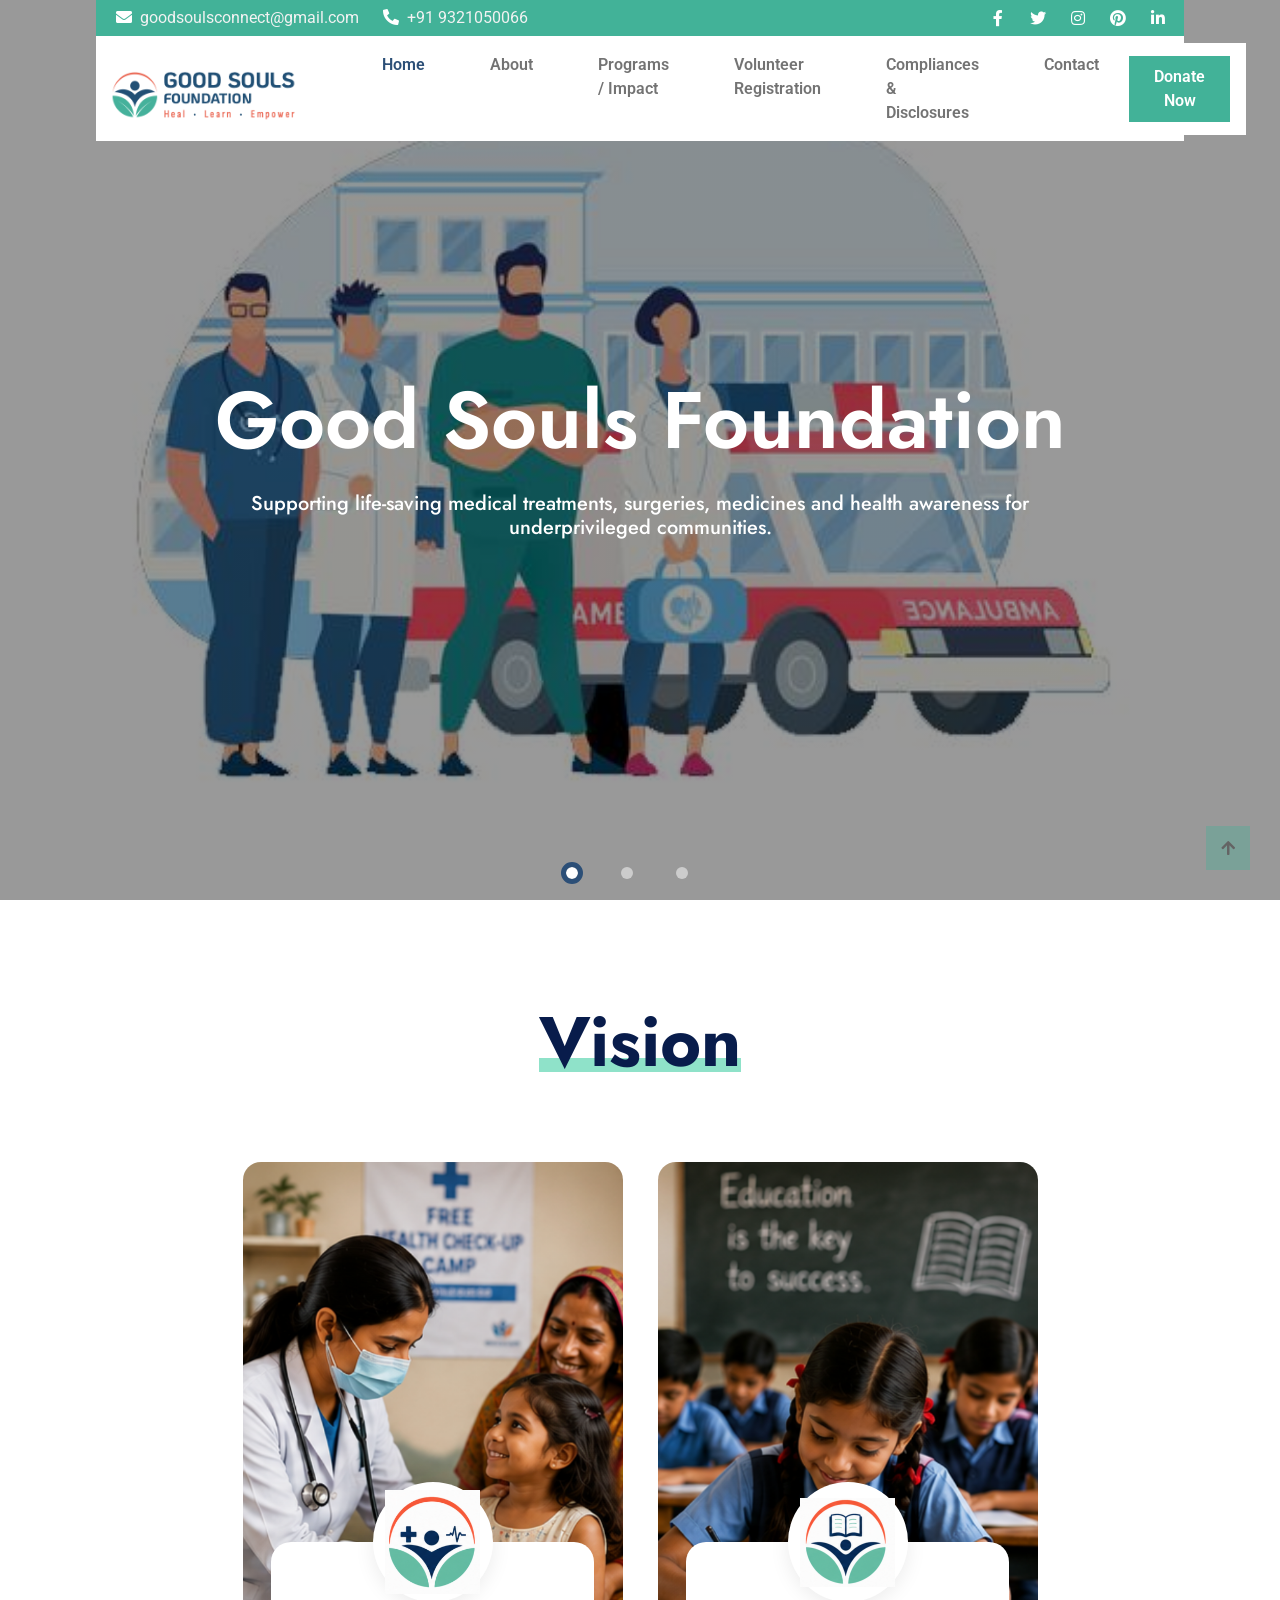
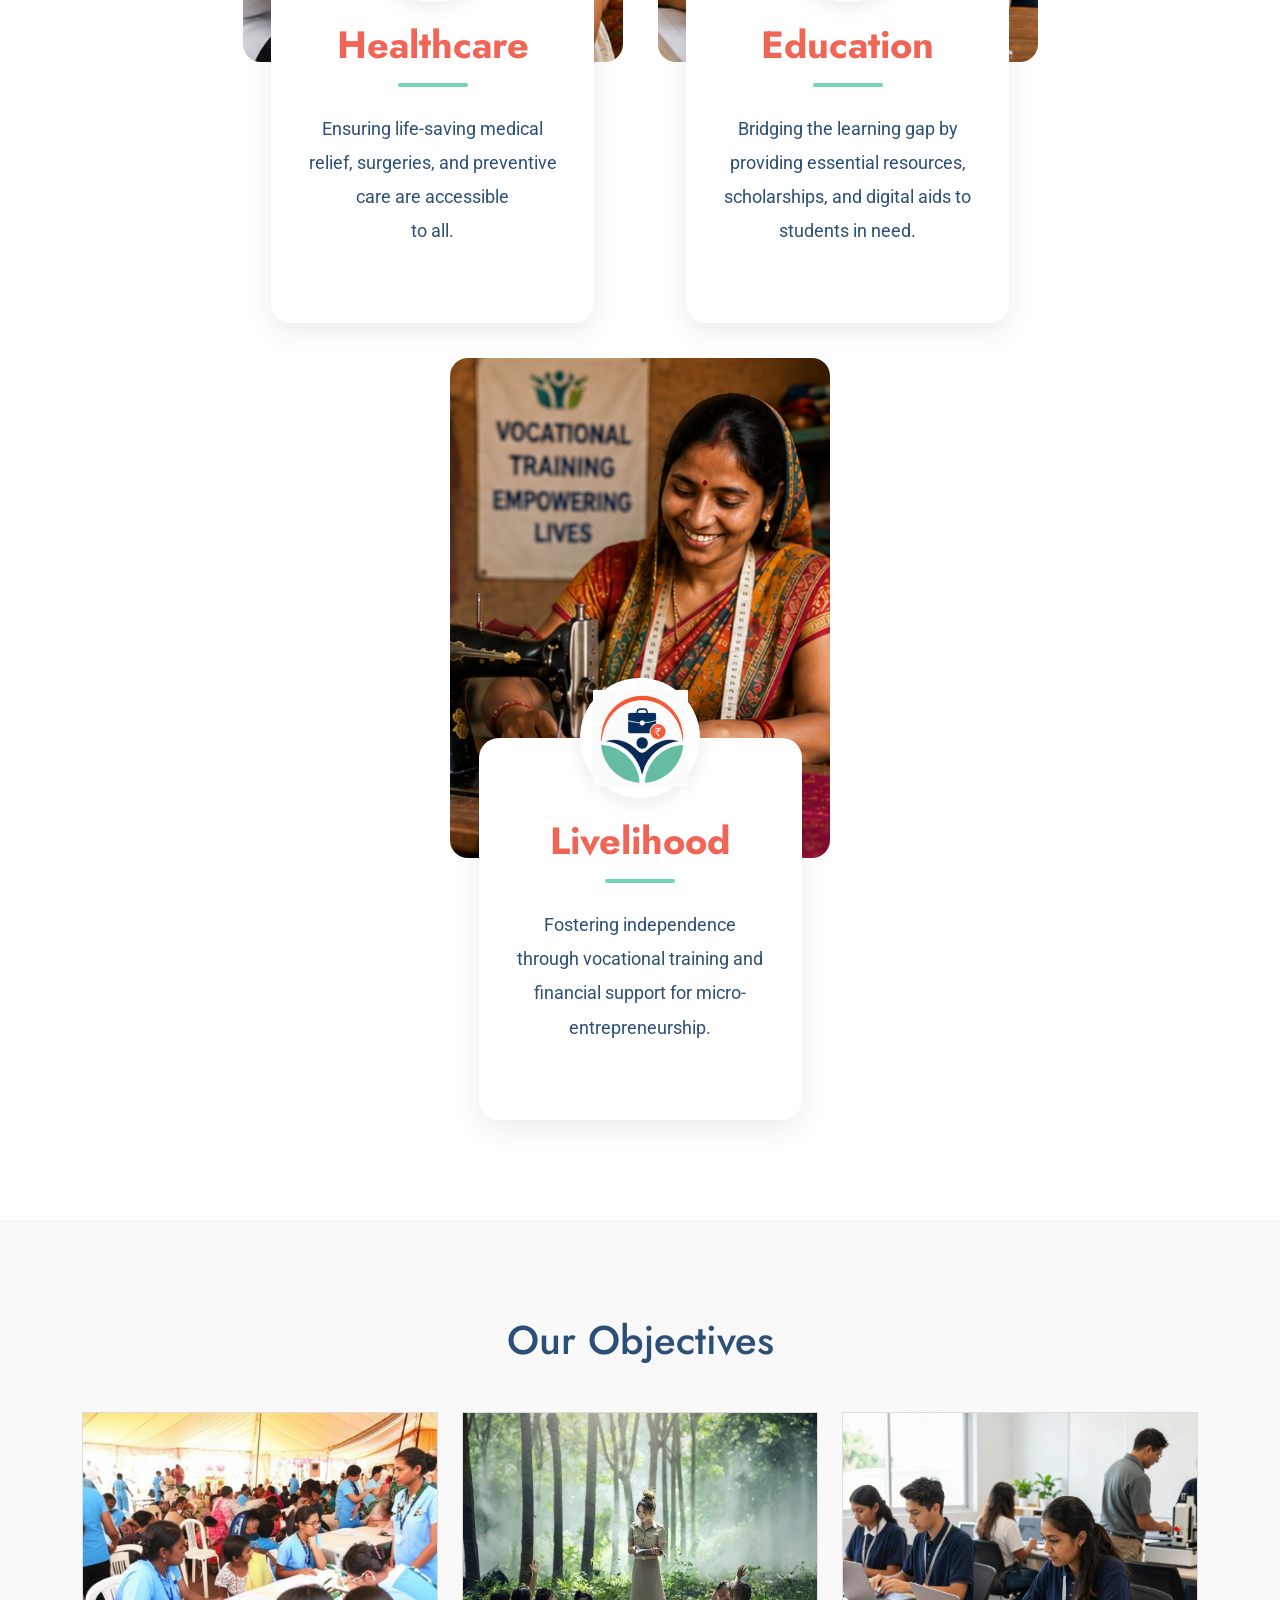
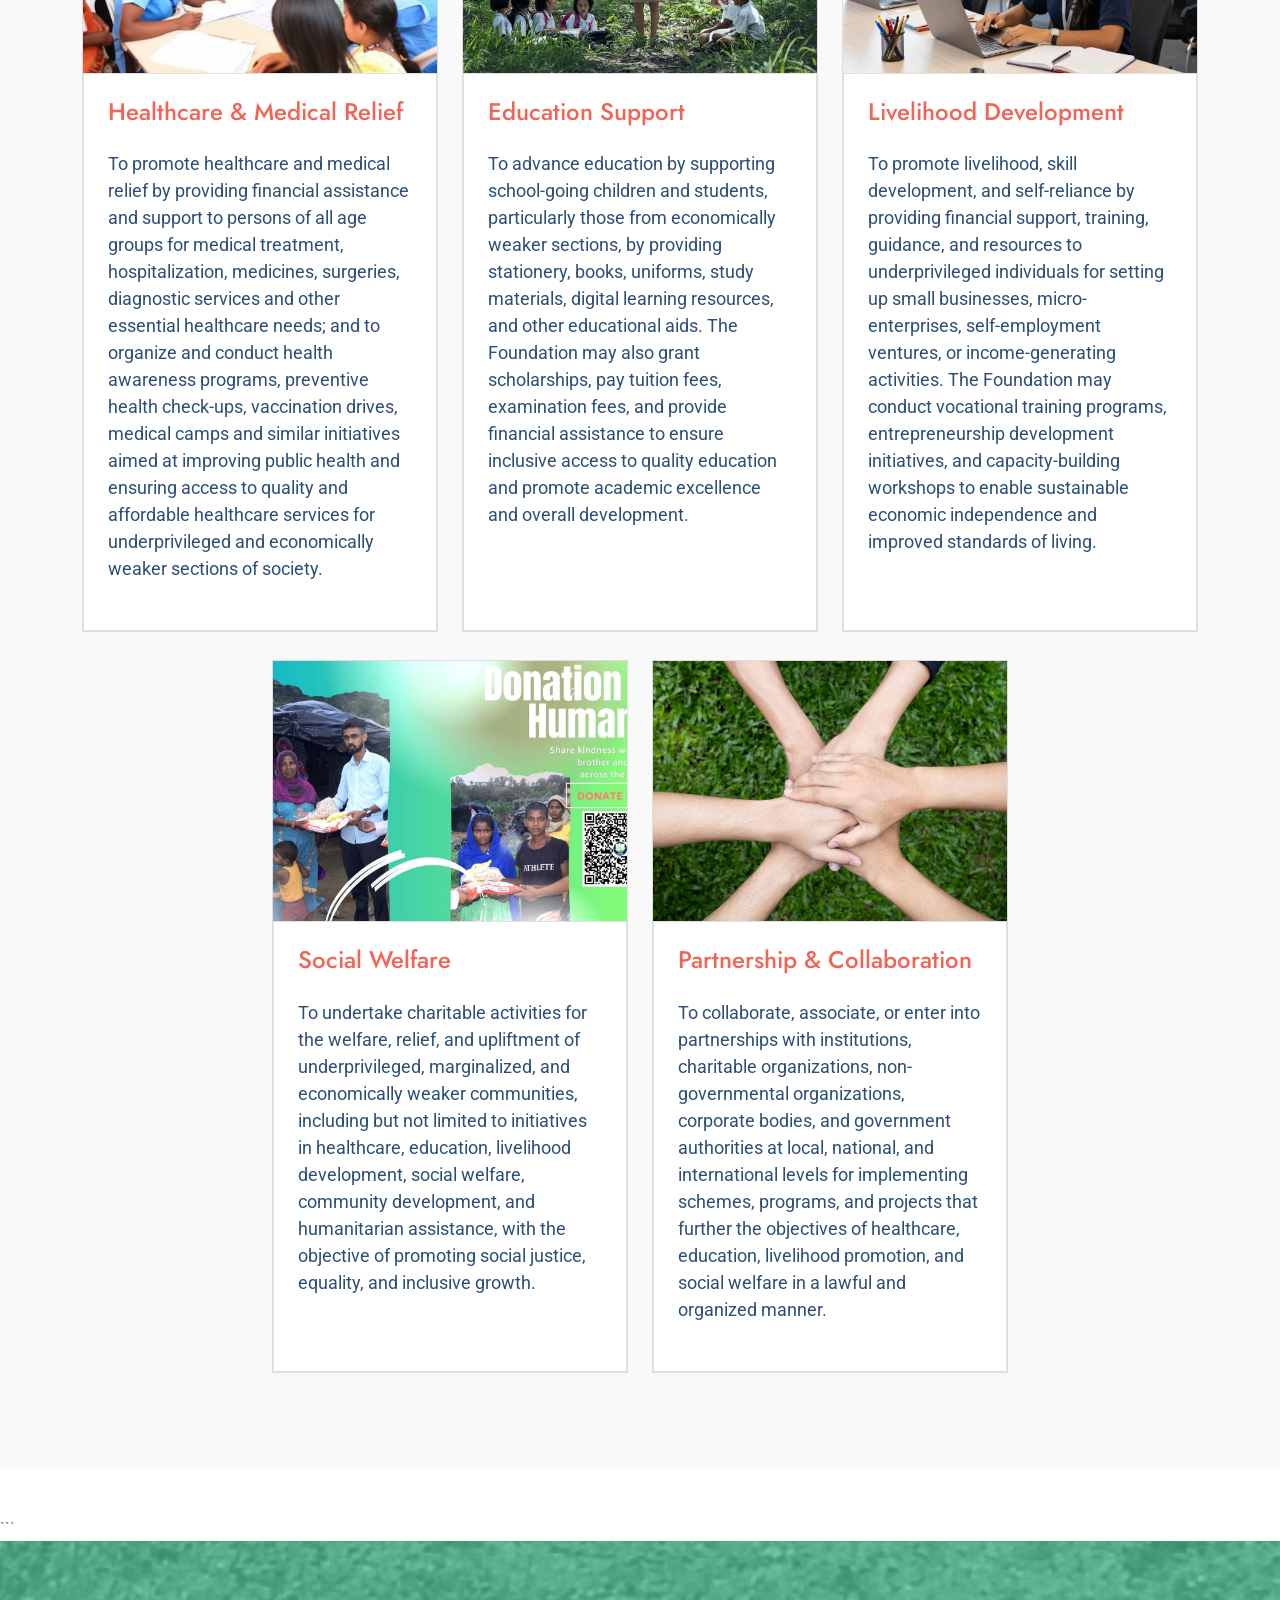
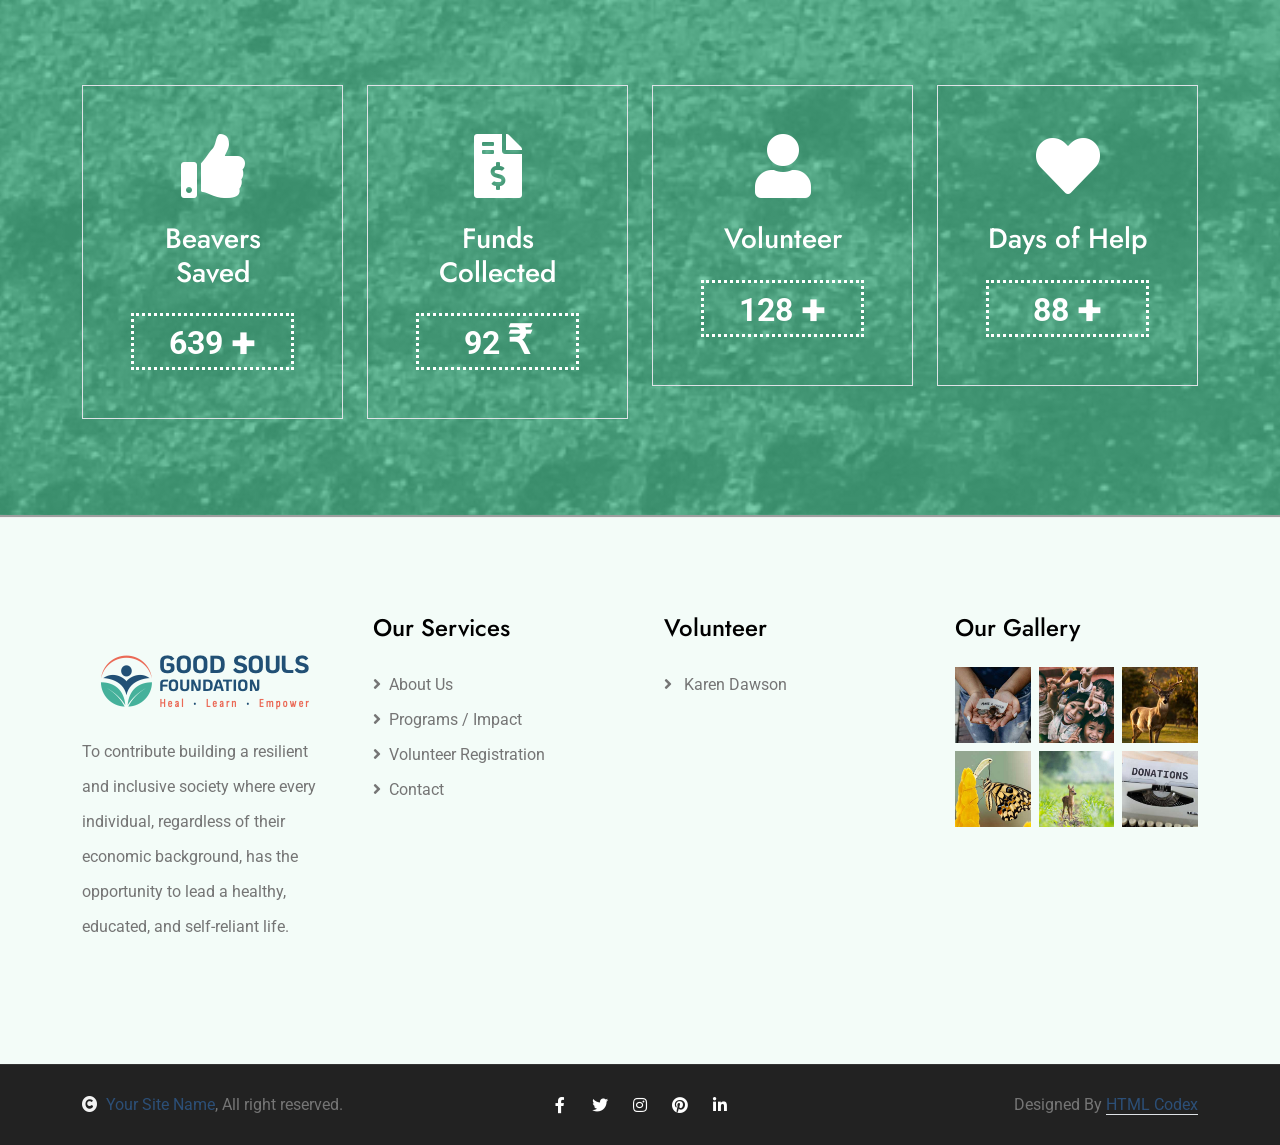
==== commit 33fd7f58: "donation and complience page is ready" ====
--- a/index.html
+++ b/index.html
@@ -72,9 +72,12 @@
                         <div class="navbar-nav ms-auto">
                             <a href="index.html" class="nav-item nav-link active">Home</a>
                             <a href="about.html" class="nav-item nav-link">About</a>
+
                             <a href="program_impact.html" class="nav-item nav-link">Programs / Impact</a>
                             <!-- <!-- <a href="causes.html" class="nav-item nav-link">Causes</a> -->
                             <a href="Volunteer_Registration.html" class="nav-item nav-link">Volunteer Registration</a> 
+                            <a href="compliance.html" class="nav-item nav-link">Compliances & Disclosures</a> 
+
                             <!-- <div class="nav-item dropdown">
                                 <a href="#" class="nav-link dropdown-toggle" data-bs-toggle="dropdown">Pages</a>
                                 <div class="dropdown-menu m-0 bg-secondary rounded-0">
--- a/css/style.css
+++ b/css/style.css
@@ -1197,7 +1197,343 @@
     font-size:14px;
     font-weight:600;
 }
-
-
-
-
+.hero-section{
+    background:linear-gradient(135deg,#0f172a,#2563eb);
+    padding:80px 30px;
+    border-radius:30px;
+    color:#fff;
+}
+
+.hero-title{
+    font-size:3.5rem;
+    font-weight:700;
+}
+
+.hero-desc{
+    max-width:700px;
+    margin:auto;
+    font-size:1.2rem;
+}
+
+.trust-badge{
+    display:inline-block;
+    padding:10px 25px;
+    background:#dcfce7;
+    color:#166534;
+    border-radius:50px;
+    font-weight:600;
+    margin-bottom:20px;
+}
+
+/* CARDS */
+
+.counter-card,
+.feature-card,
+.step-card{
+    background:#fff;
+    padding:30px;
+    border-radius:20px;
+    box-shadow:0 10px 30px rgba(0,0,0,.08);
+    transition:.3s;
+}
+
+.counter-card:hover,
+.feature-card:hover,
+.step-card:hover{
+    transform:translateY(-8px);
+}
+
+.counter-card h2{
+    color:#2563eb;
+    font-weight:700;
+}
+
+/* QR */
+
+.qr-card{
+    background:#fff;
+    padding:30px;
+    border-radius:25px;
+    box-shadow:0 10px 30px rgba(0,0,0,.08);
+}
+
+.qr-image{
+    width:280px;
+    border-radius:20px;
+    padding:10px;
+    background:#f8f9fa;
+}
+
+/* BANK */
+
+.bank-card{
+    background:#fff;
+    padding:35px;
+    border-radius:25px;
+    box-shadow:0 10px 30px rgba(0,0,0,.08);
+}
+
+.bank-info{
+    background:#f8f9fa;
+    padding:15px;
+    margin-bottom:15px;
+    border-radius:12px;
+}
+
+.bank-info label{
+    display:block;
+    color:#6c757d;
+    font-size:14px;
+}
+
+/* STEPS */
+
+.step-number{
+    width:50px;
+    height:50px;
+    line-height:50px;
+    margin:auto;
+    border-radius:50%;
+    background:#2563eb;
+    color:#fff;
+    font-weight:700;
+    margin-bottom:15px;
+}
+
+/* BUTTON */
+
+.donate-btn{
+    background:linear-gradient(135deg,#16a34a,#22c55e);
+    color:#fff;
+    padding:18px 40px;
+    border:none;
+    border-radius:50px;
+    font-size:20px;
+    font-weight:600;
+    box-shadow:0 10px 25px rgba(34,197,94,.35);
+}
+
+.donate-btn:hover{
+    color:#fff;
+    transform:scale(1.05);
+}
+
+/* TAX */
+
+.tax-box{
+    background:#ecfdf5;
+    border-left:8px solid #16a34a;
+    border-radius:20px;
+    padding:30px;
+}
+
+/* complience */
+.compliance-section{
+    background:#f8fafc;
+}
+
+.section-heading{
+    font-size:42px;
+    font-weight:700;
+    color:#0f172a;
+}
+
+.document-card{
+    background:white;
+    padding:30px;
+    border-radius:20px;
+    text-align:center;
+    box-shadow:0 10px 30px rgba(0,0,0,.08);
+    transition:.3s;
+}
+
+.document-card:hover{
+    transform:translateY(-8px);
+}
+
+.document-card i{
+    font-size:50px;
+    color:#2563eb;
+    margin-bottom:20px;
+}
+
+.document-card h5{
+    margin-bottom:20px;
+}
+
+.report-card{
+    background:white;
+    padding:20px;
+    border-radius:15px;
+    margin-bottom:15px;
+    display:flex;
+    justify-content:space-between;
+    align-items:center;
+    box-shadow:0 5px 15px rgba(0,0,0,.05);
+}
+
+.pdf-modal{
+    display:none;
+    position:fixed;
+    inset:0;
+    background:rgba(0,0,0,.8);
+    z-index:9999;
+}
+
+.pdf-content{
+    width:90%;
+    height:90%;
+    background:white;
+    margin:2% auto;
+    padding:20px;
+    border-radius:15px;
+}
+
+.pdf-content iframe{
+    width:100%;
+    height:85%;
+    border:none;
+}
+
+.close-btn{
+    float:right;
+    font-size:35px;
+    cursor:pointer;
+}
+.compliance-section{
+    background:#f8fafc;
+}
+
+.badge-title{
+    background:#e0e7ff;
+    color:#4338ca;
+    padding:8px 18px;
+    border-radius:30px;
+    font-weight:600;
+}
+
+.main-title{
+    font-size:42px;
+    font-weight:700;
+    color:#0f172a;
+}
+
+.sub-title{
+    color:#64748b;
+}
+
+/* Tabs */
+
+.custom-tabs .nav-link{
+    border:none;
+    margin:0 8px;
+    border-radius:50px;
+    padding:12px 25px;
+    color:#475569;
+    background:#fff;
+    font-weight:600;
+    box-shadow:0 5px 15px rgba(0,0,0,.06);
+}
+
+.custom-tabs .nav-link.active{
+    background:linear-gradient(135deg,#2563eb,#4f46e5);
+    color:#fff;
+}
+
+/* Document Table */
+
+.document-table{
+    background:#fff;
+    border-radius:20px;
+    overflow:hidden;
+    box-shadow:0 10px 30px rgba(0,0,0,.08);
+}
+
+.document-row{
+    display:flex;
+    justify-content:space-between;
+    align-items:center;
+    padding:25px;
+    border-bottom:1px solid #eef2f7;
+    transition:.3s;
+}
+
+.document-row:hover{
+    background:#f8fafc;
+}
+
+.document-row:last-child{
+    border-bottom:none;
+}
+
+.document-info{
+    display:flex;
+    align-items:center;
+    gap:20px;
+}
+
+.document-info i{
+    width:60px;
+    height:60px;
+    background:#eef2ff;
+    color:#4f46e5;
+    border-radius:15px;
+    display:flex;
+    align-items:center;
+    justify-content:center;
+    font-size:24px;
+}
+
+.document-info h6{
+    margin:0;
+    font-weight:600;
+}
+
+.document-info small{
+    color:#64748b;
+}
+
+.document-actions{
+    display:flex;
+    gap:10px;
+}
+
+.btn-view{
+    background:#2563eb;
+    color:#fff;
+    border-radius:30px;
+    padding:8px 20px;
+}
+
+.btn-download{
+    background:#16a34a;
+    color:#fff;
+    border-radius:30px;
+    padding:8px 20px;
+}
+
+.btn-view:hover,
+.btn-download:hover{
+    color:#fff;
+    transform:translateY(-2px);
+}
+
+/* Mobile */
+
+@media(max-width:768px){
+
+.document-row{
+    flex-direction:column;
+    gap:20px;
+    text-align:center;
+}
+
+.document-info{
+    flex-direction:column;
+}
+
+}
+
+
+
+
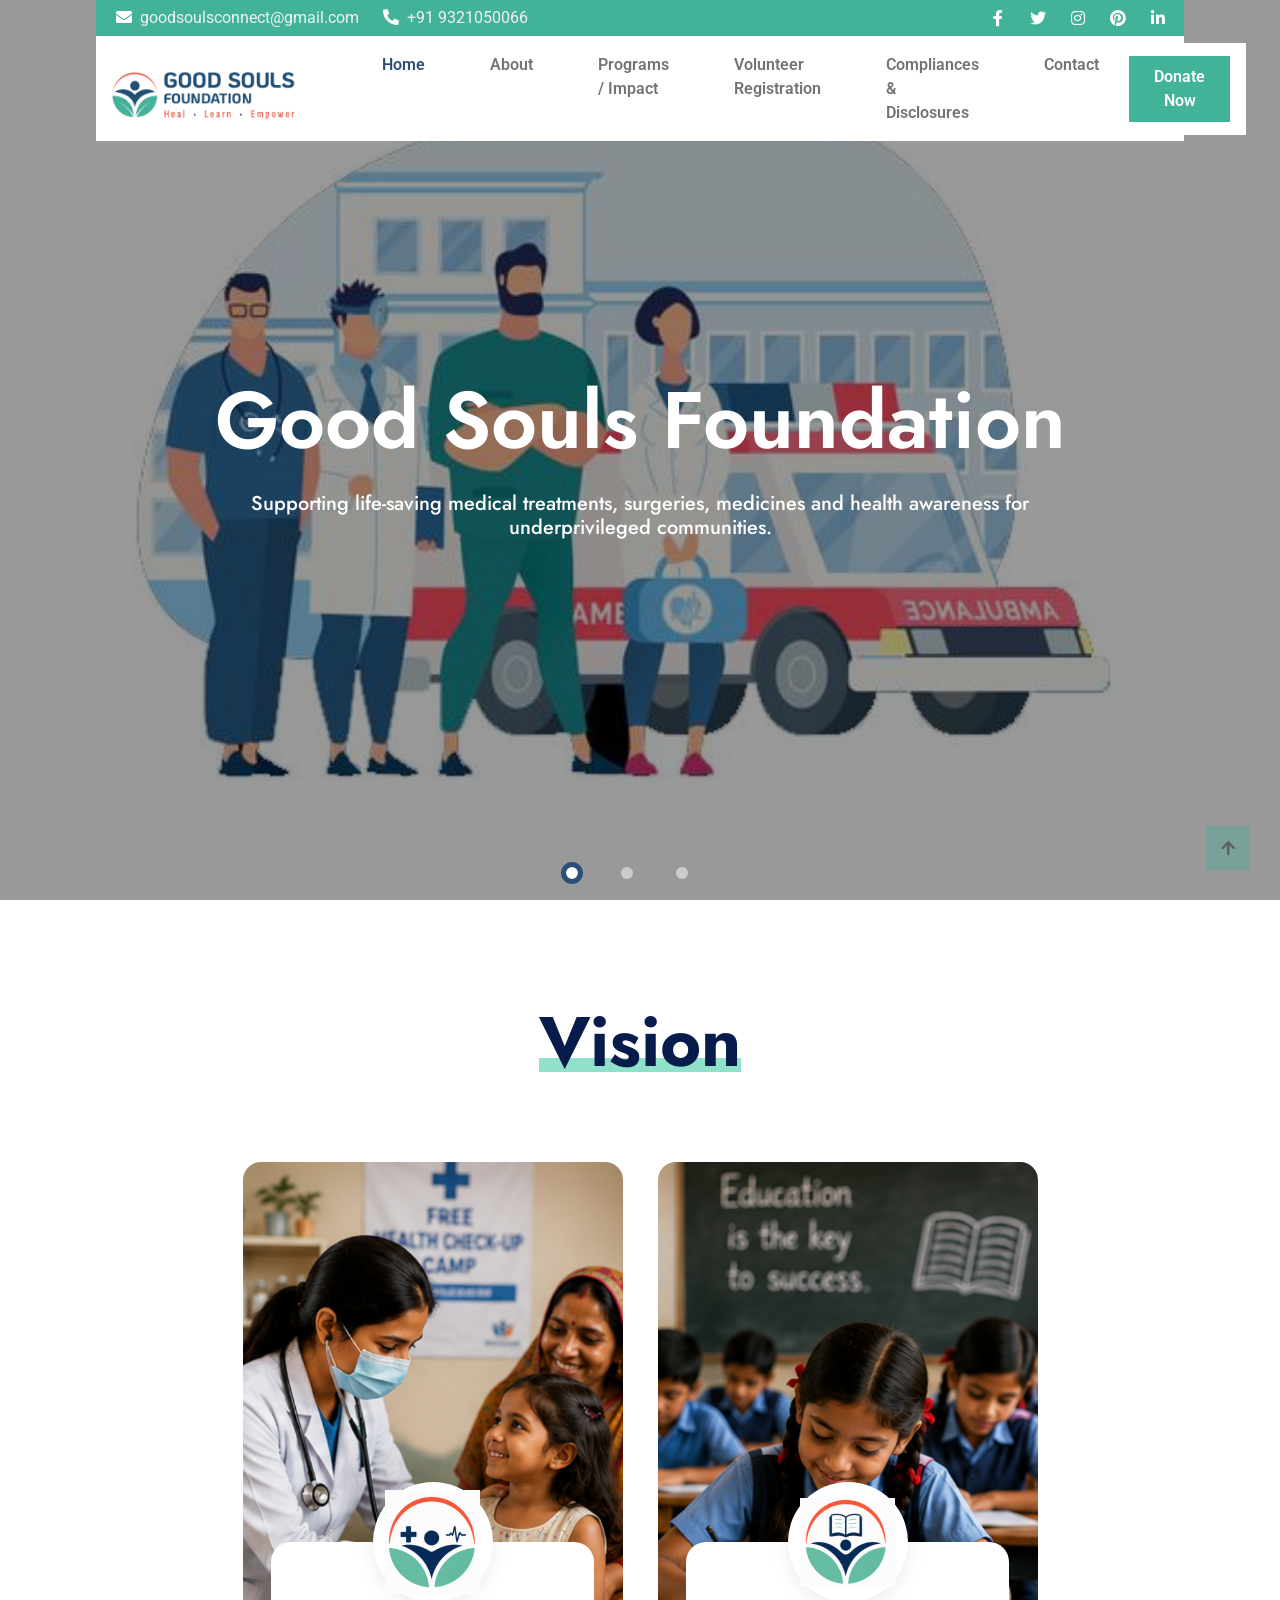
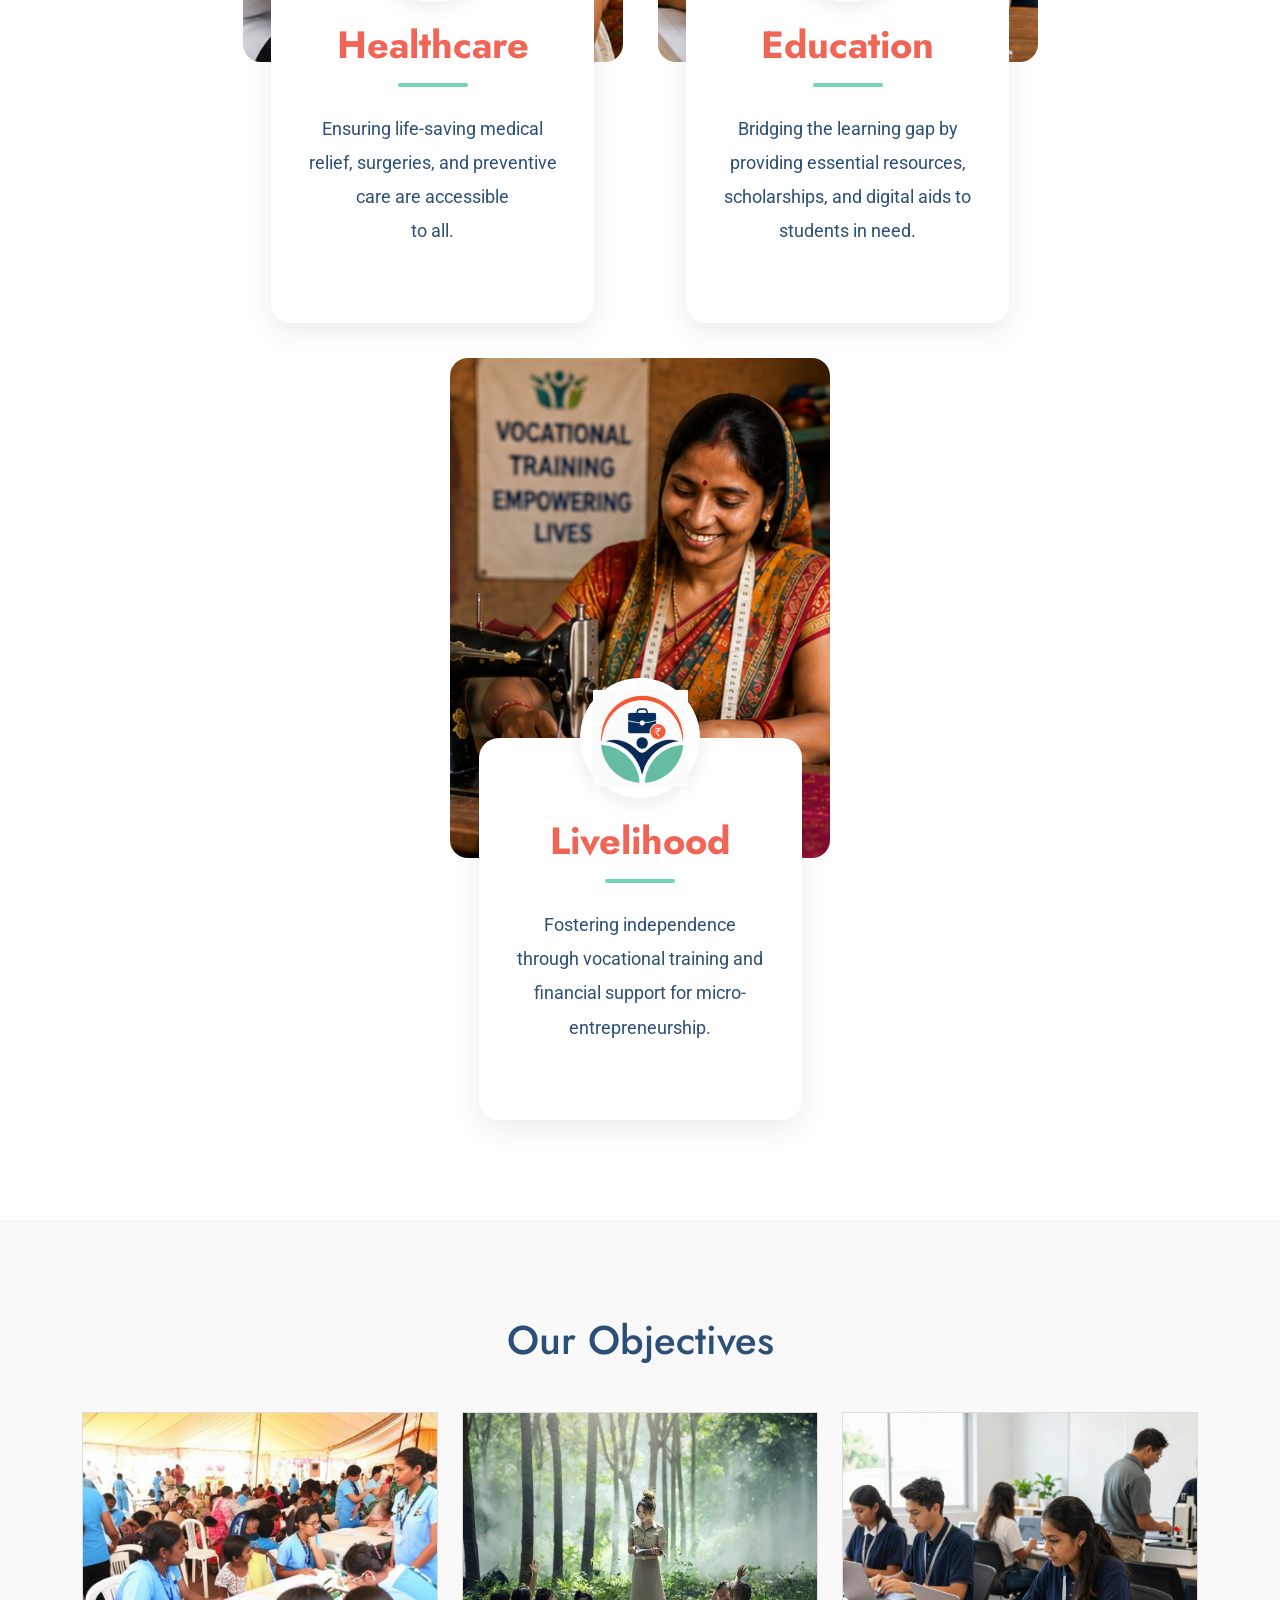
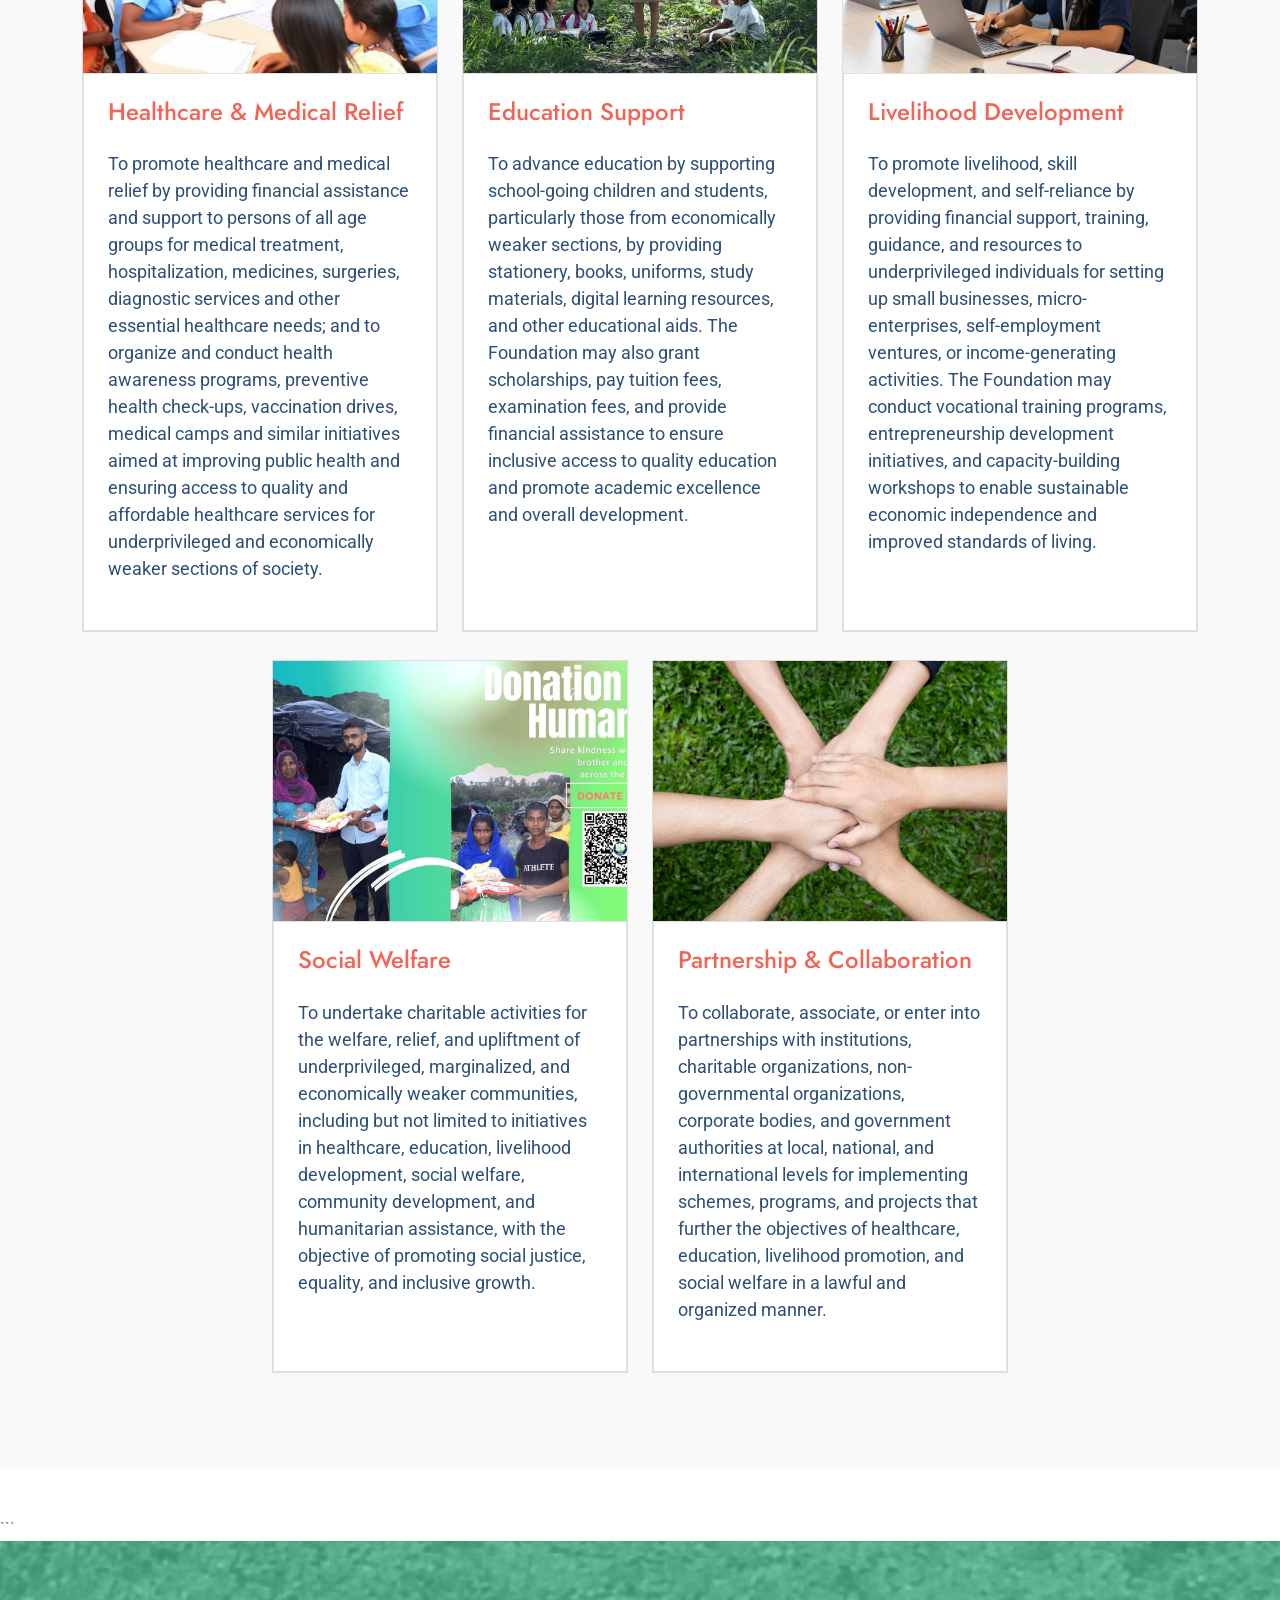
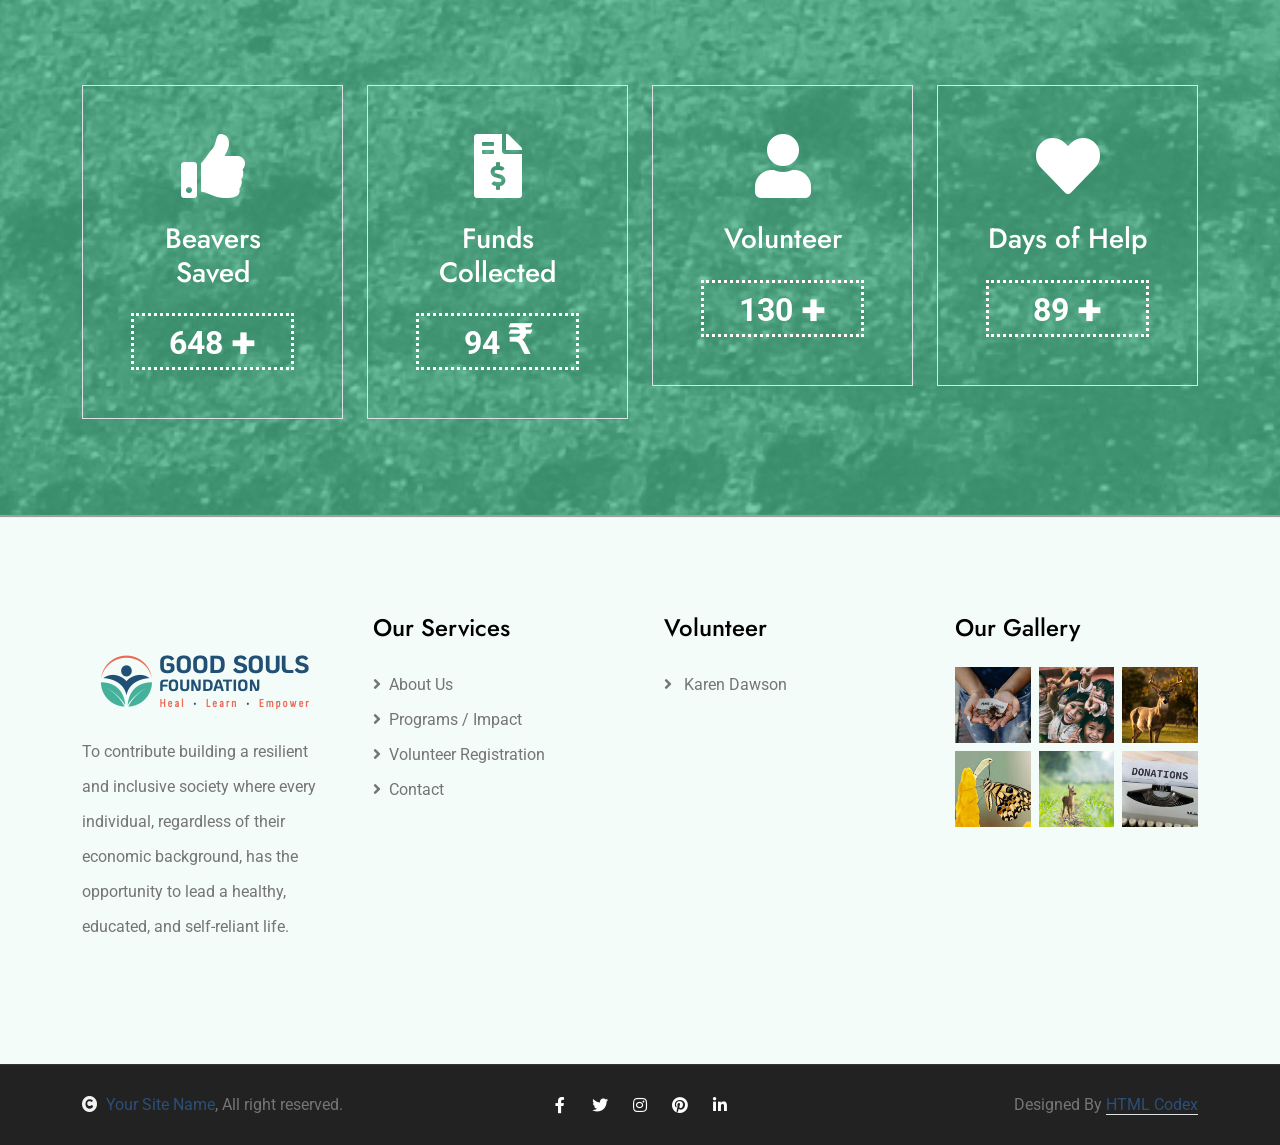
==== commit 51f66cd4: "donation page connected" ====
--- a/index.html
+++ b/index.html
@@ -91,7 +91,7 @@
                             <a href="contact.html" class="nav-item nav-link">Contact</a>
                         </div>
                         <div class="d-flex align-items-center flex-nowrap pt-xl-0" style="margin-left: 15px;">
-                            <a href="" class="btn-hover-bg btn btn-primary text-white py-2 px-4 me-3">Donate Now</a>
+                            <a href="donation.html" class="btn-hover-bg btn btn-primary text-white py-2 px-4 me-3">Donate Now</a>
                         </div>
                     </div>
                 </nav>
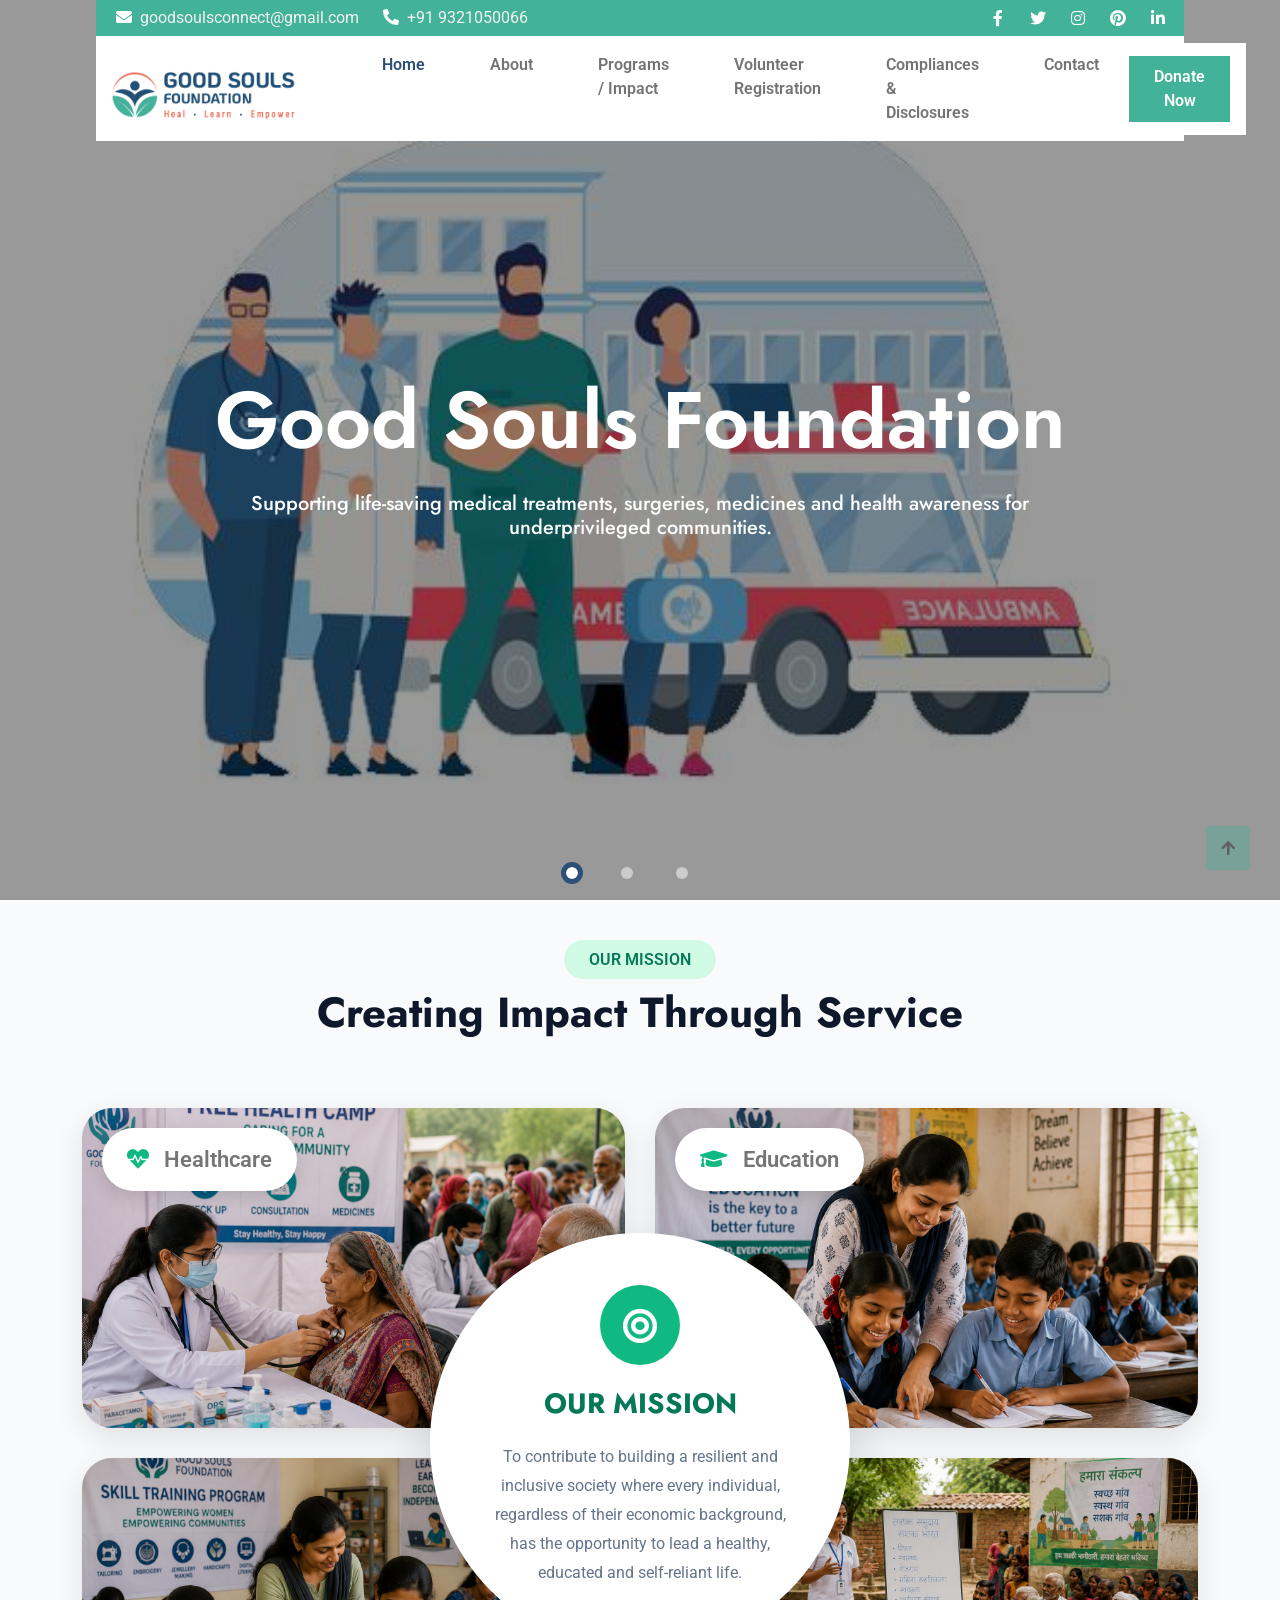
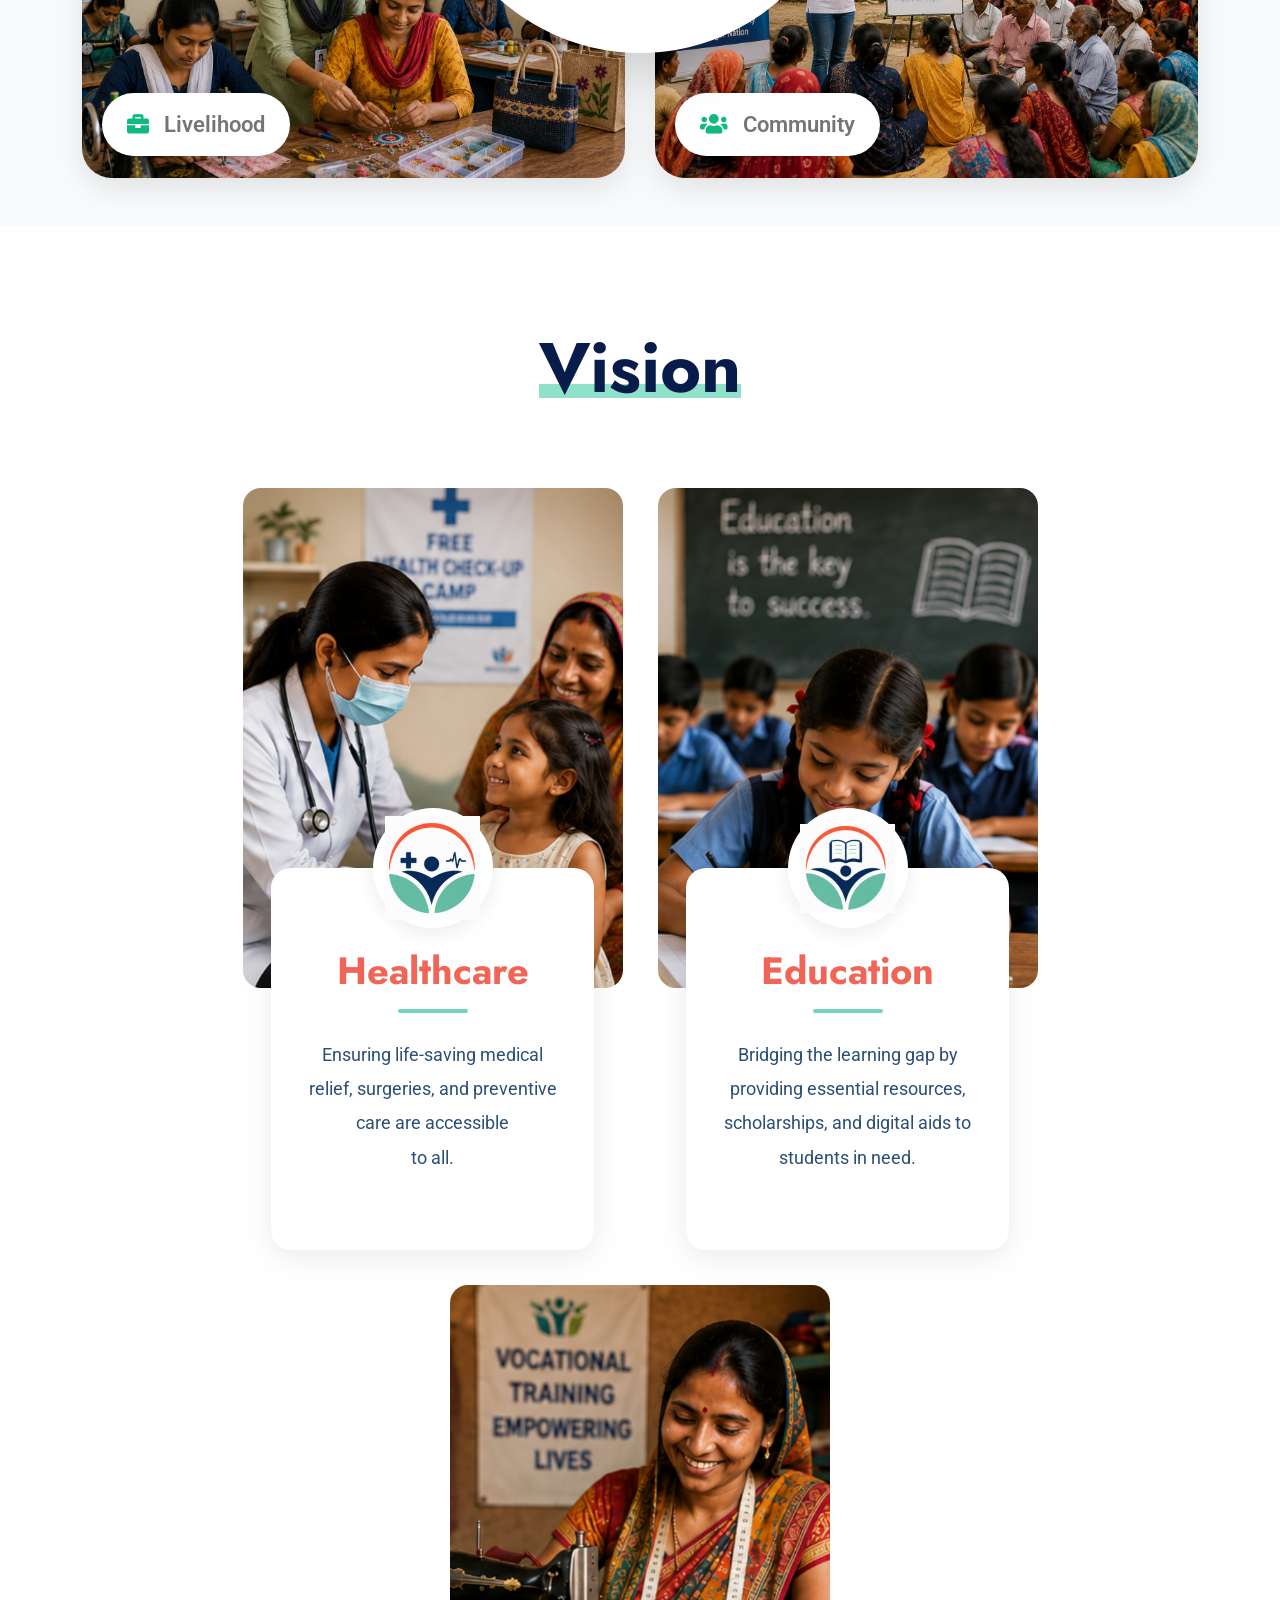
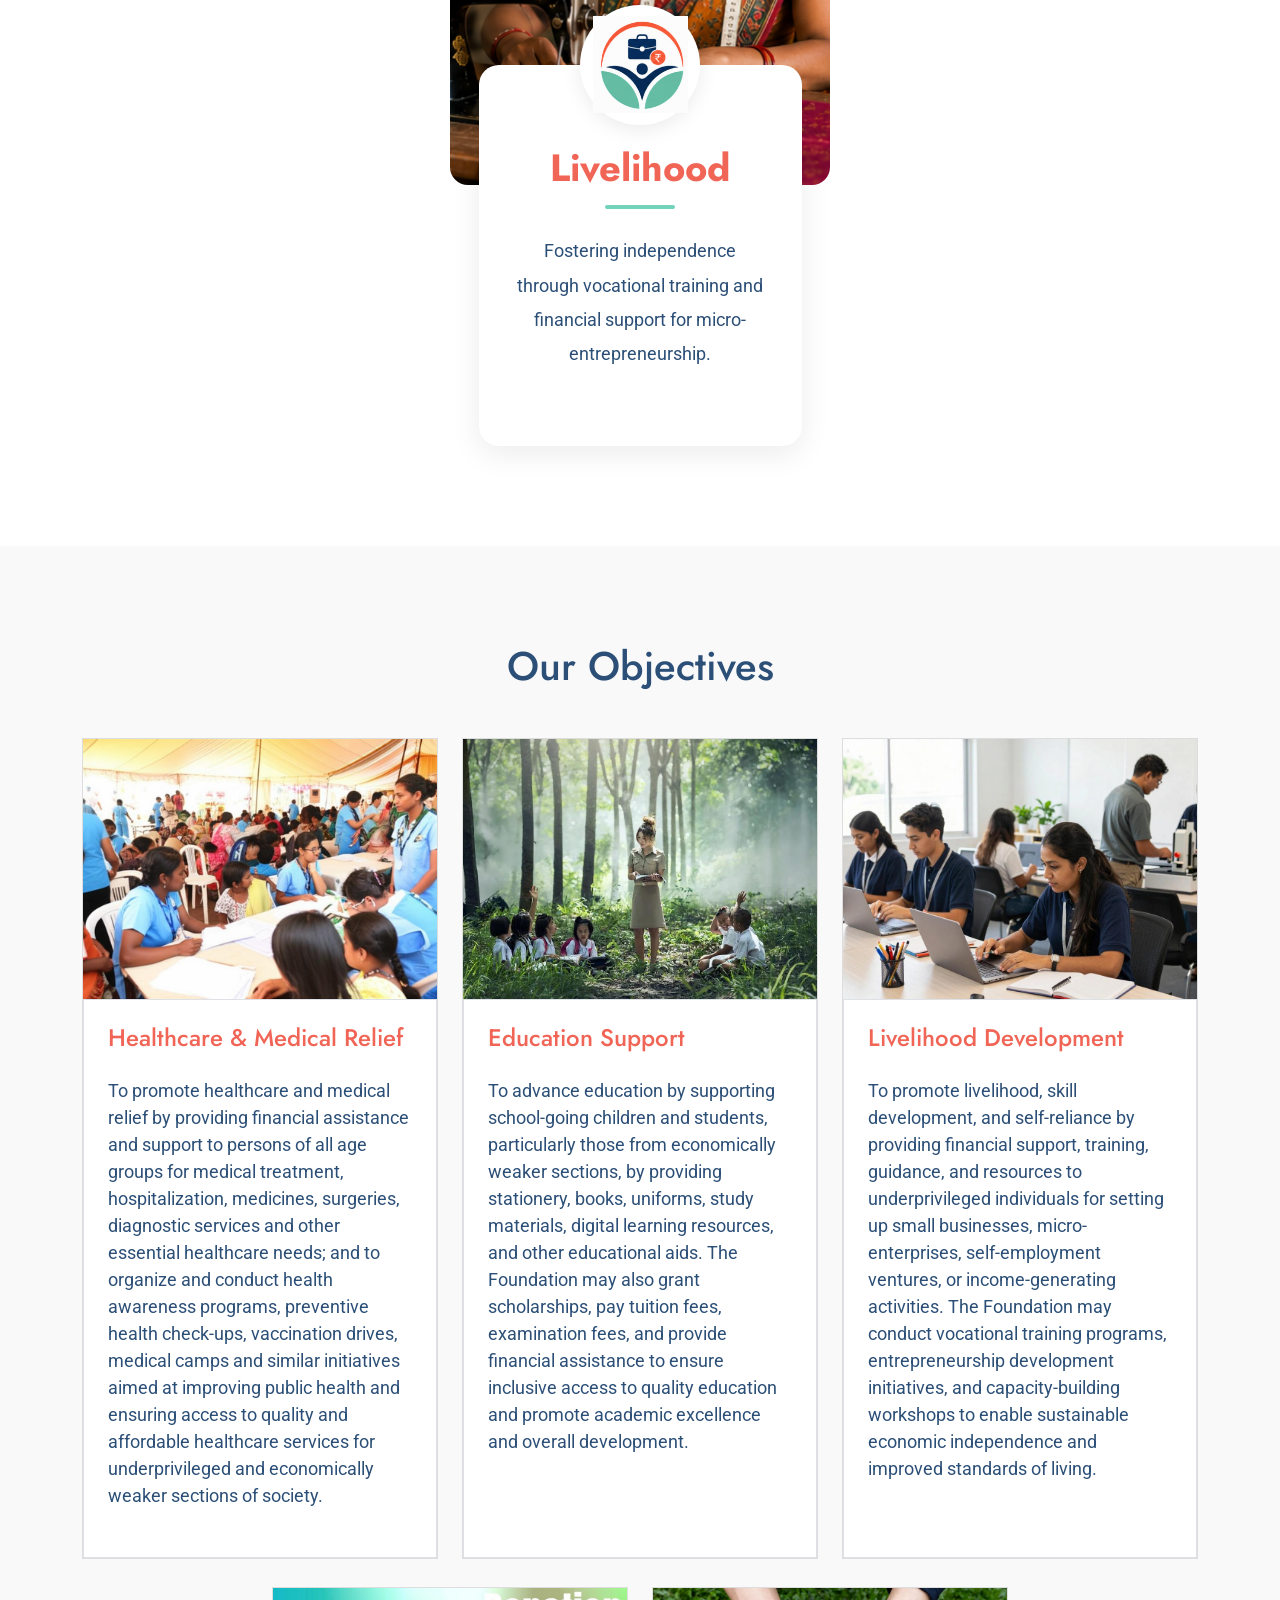
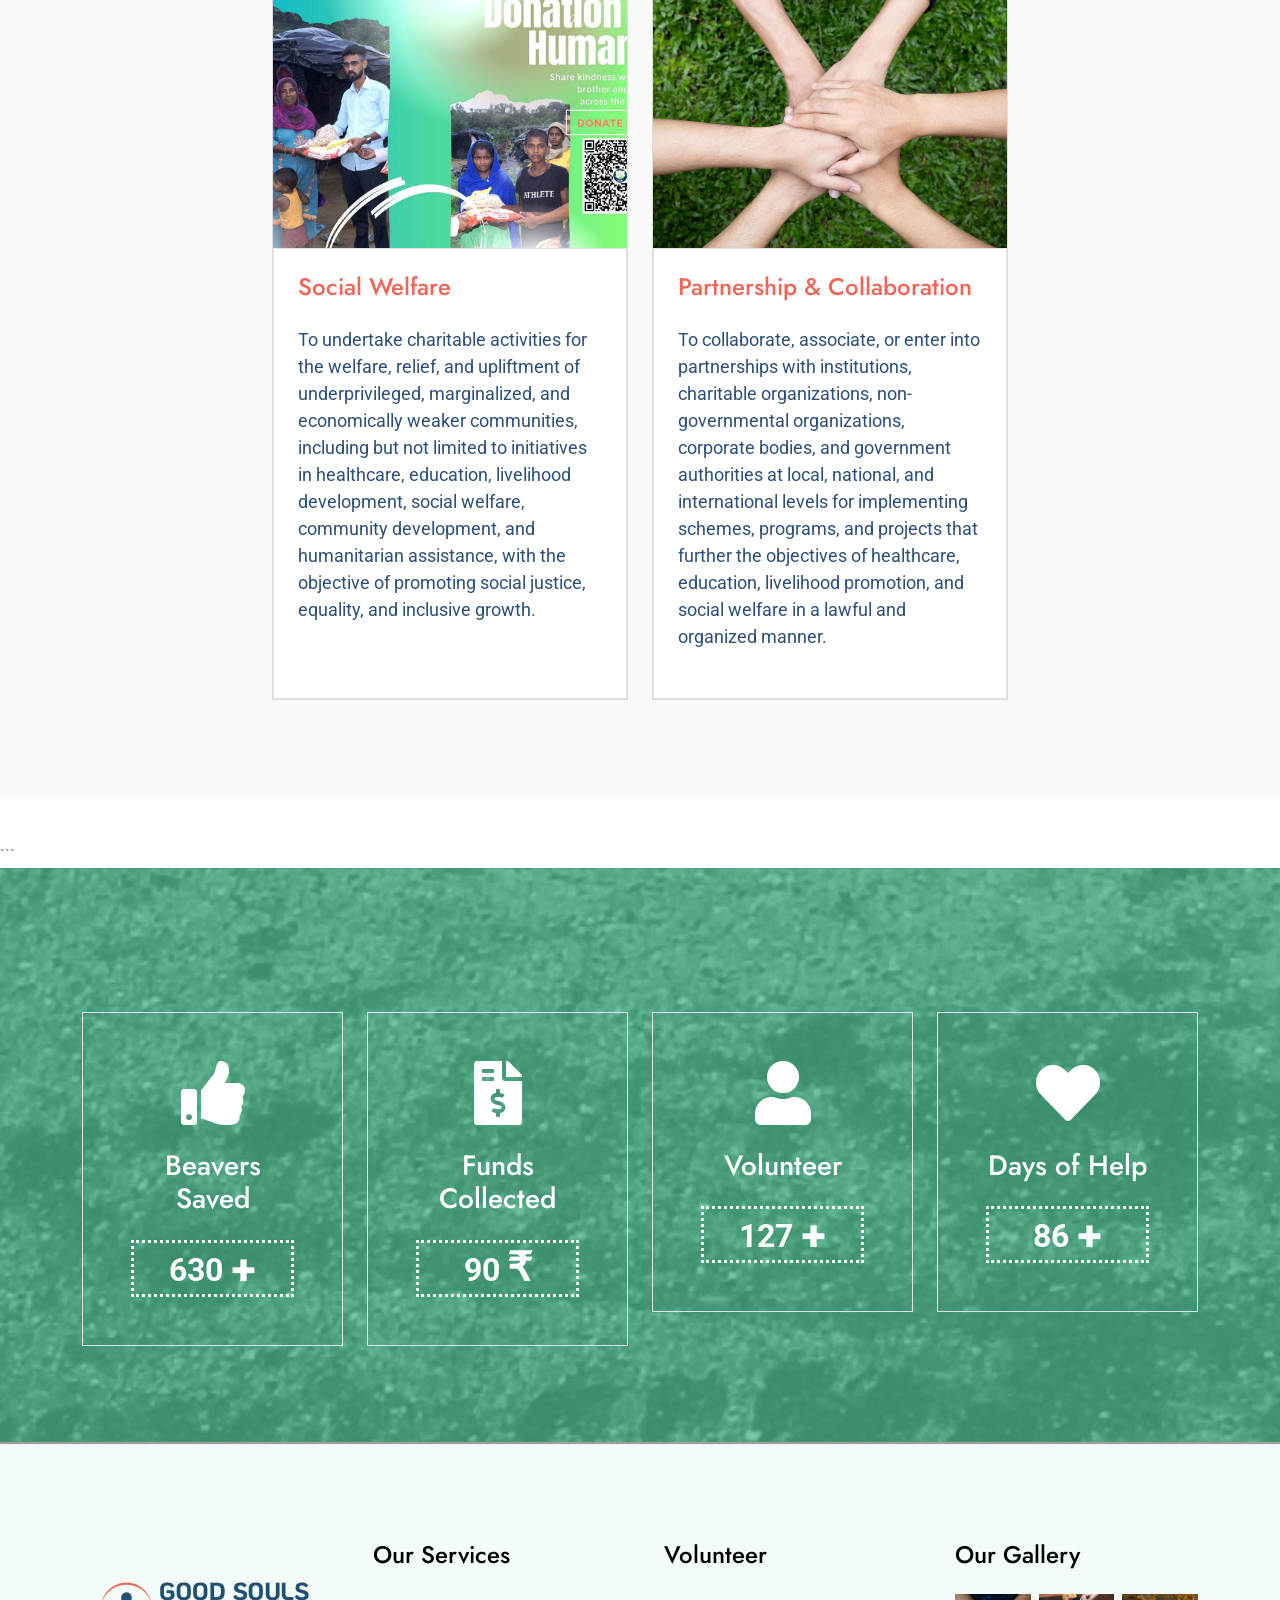
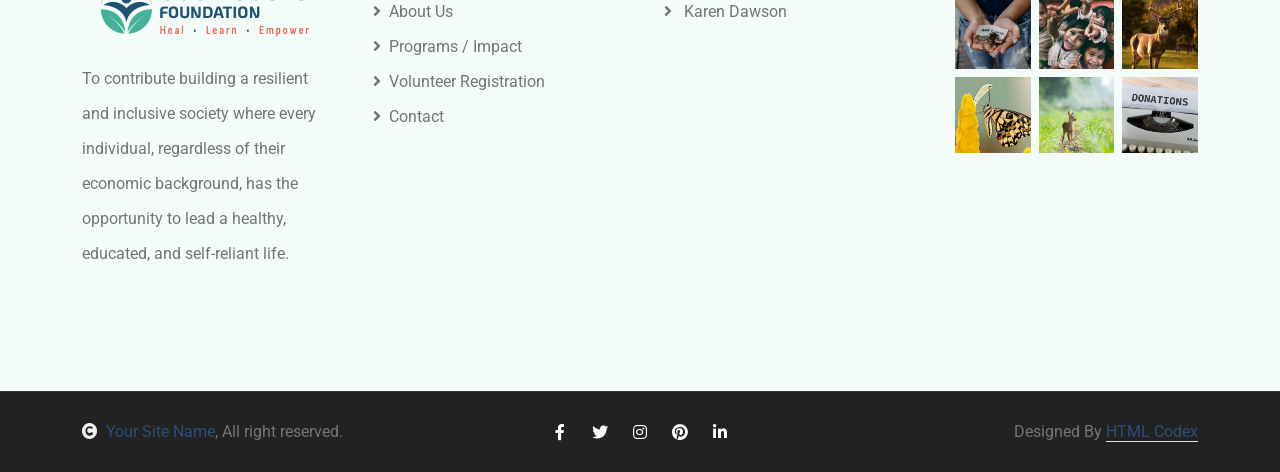
==== commit c6e8deab: "mission page ready" ====
--- a/index.html
+++ b/index.html
@@ -257,6 +257,105 @@
                 </div>
             </div>
         </div> -->
+<section class="mission-section py-5">
+
+    <div class="container">
+
+        <div class="text-center mb-5">
+            <span class="mission-badge">OUR MISSION</span>
+
+            <h2 class="section-title mt-3">
+                Creating Impact Through Service
+            </h2>
+        </div>
+
+        <div class="mission-grid">
+
+            <!-- Healthcare -->
+
+            <div class="mission-card healthcare">
+
+                <img src="./img/health_checkup.png"
+                     alt="Healthcare">
+
+                <div class="card-label">
+                    <i class="fas fa-heartbeat"></i>
+                    Healthcare
+                </div>
+
+            </div>
+
+            <!-- Education -->
+
+            <div class="mission-card education">
+
+                <img src="./img/women_education.png"
+                     alt="Education">
+
+                <div class="card-label">
+                    <i class="fas fa-graduation-cap"></i>
+                    Education
+                </div>
+
+            </div>
+
+            <!-- Mission Center -->
+
+            <div class="mission-center">
+
+                <div class="mission-circle">
+
+                    <div class="mission-icon">
+                        <i class="fas fa-bullseye"></i>
+                    </div>
+
+                    <h3>OUR MISSION</h3>
+
+                    <p>
+                        To contribute to building a resilient and inclusive
+                        society where every individual, regardless of their
+                        economic background, has the opportunity to lead a
+                        healthy, educated and self-reliant life.
+                    </p>
+
+                </div>
+
+            </div>
+
+            <!-- Livelihood -->
+
+            <div class="mission-card livelihood">
+
+                <img src="./img/women_livelihood.png"
+                     alt="Livelihood">
+
+                <div class="card-label" style="top: 235px !important;">
+                    <i class="fas fa-briefcase"></i>
+                    Livelihood
+                </div>
+
+            </div>
+
+            <!-- Community -->
+
+            <div class="mission-card community">
+
+                <img src="./img/community_empowerment.png"
+                     alt="Community">
+
+                <div class="card-label" style="top: 235px !important;">
+                    <i class="fas fa-users"></i>
+                    Community
+                </div>
+
+            </div>
+
+        </div>
+
+    </div>
+
+</section>
+
         <!-- About End -->
            <section class="vision-section">
 
--- a/css/style.css
+++ b/css/style.css
@@ -1533,7 +1533,132 @@
 }
 
 }
-
-
-
-
+.mission-section{
+    background:#f8fafc;
+}
+
+.mission-badge{
+    background:#d1fae5;
+    color:#047857;
+    padding:10px 25px;
+    border-radius:30px;
+    font-weight:600;
+}
+
+.section-title{
+    font-size:42px;
+    font-weight:700;
+    color:#0f172a;
+}
+
+.mission-grid{
+    position:relative;
+    display:grid;
+    grid-template-columns:1fr 1fr;
+    gap:30px;
+    max-width:1300px;
+    margin:auto;
+}
+
+.mission-card{
+    position:relative;
+    overflow:hidden;
+    border-radius:30px;
+    height:320px;
+    box-shadow:0 10px 30px rgba(0,0,0,.1);
+}
+
+.mission-card img{
+    width:100%;
+    height:100%;
+    object-fit:cover;
+}
+
+.card-label{
+    position:absolute;
+    left:20px;
+    top:20px;
+    background:#fff;
+    padding:15px 25px;
+    border-radius:50px;
+    font-size:22px;
+    font-weight:600;
+    box-shadow:0 5px 20px rgba(0,0,0,.15);
+}
+
+.card-label i{
+    color:#10b981;
+    margin-right:10px;
+}
+
+.mission-center{
+    position:absolute;
+    left:50%;
+    top:50%;
+    transform:translate(-50%,-50%);
+    z-index:10;
+}
+
+.mission-circle{
+    width:420px;
+    height:420px;
+    background:#fff;
+    border-radius:50%;
+    padding:50px;
+    text-align:center;
+    box-shadow:0 20px 50px rgba(0,0,0,.15);
+    display:flex;
+    flex-direction:column;
+    justify-content:center;
+}
+
+.mission-icon{
+    width:80px;
+    height:80px;
+    background:#10b981;
+    color:#fff;
+    border-radius:50%;
+    margin:auto;
+    display:flex;
+    align-items:center;
+    justify-content:center;
+    font-size:35px;
+}
+
+.mission-circle h3{
+    margin-top:20px;
+    color:#047857;
+    font-weight:700;
+}
+
+.mission-circle p{
+    margin-top:15px;
+    color:#64748b;
+    line-height:1.8;
+}
+
+/* Mobile */
+
+@media(max-width:991px){
+
+.mission-grid{
+    grid-template-columns:1fr;
+}
+
+.mission-center{
+    position:static;
+    transform:none;
+    margin:30px auto;
+}
+
+.mission-circle{
+    width:100%;
+    max-width:500px;
+    height:auto;
+    border-radius:30px;
+}
+}
+
+
+
+
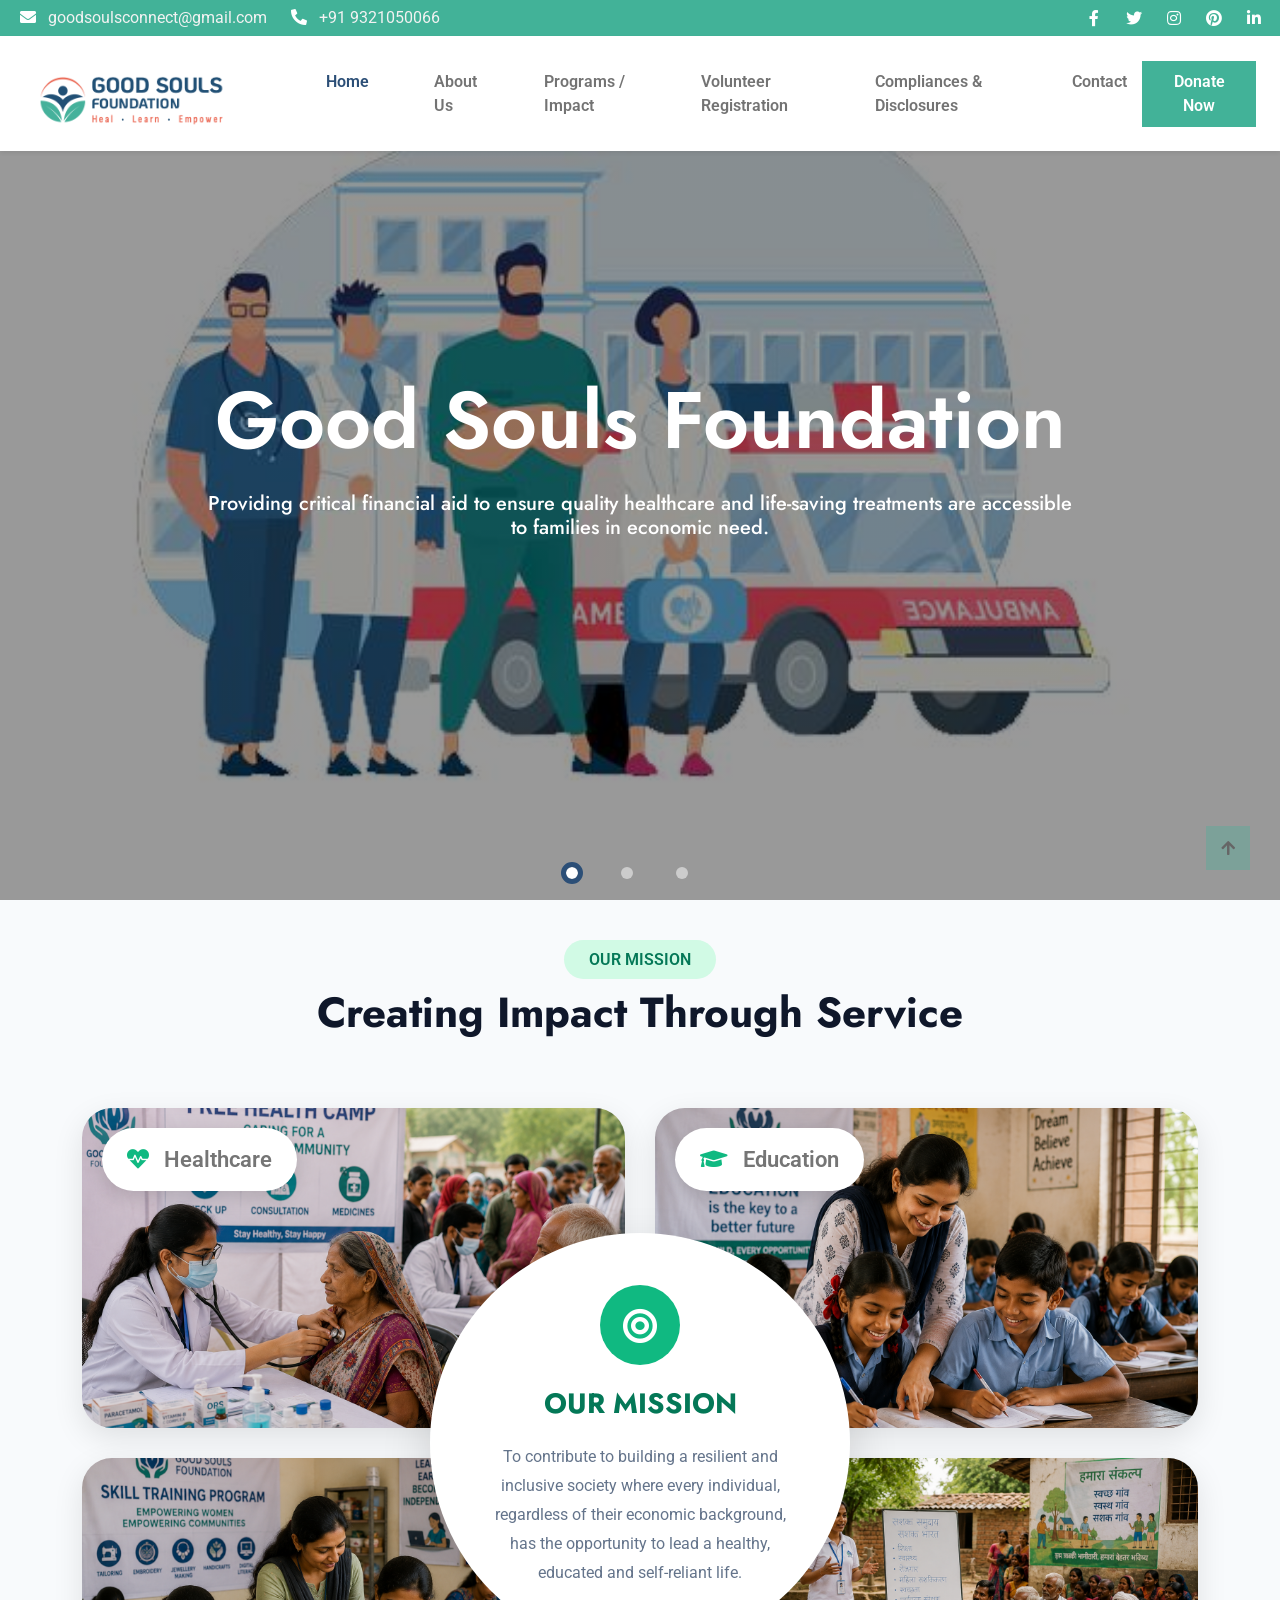
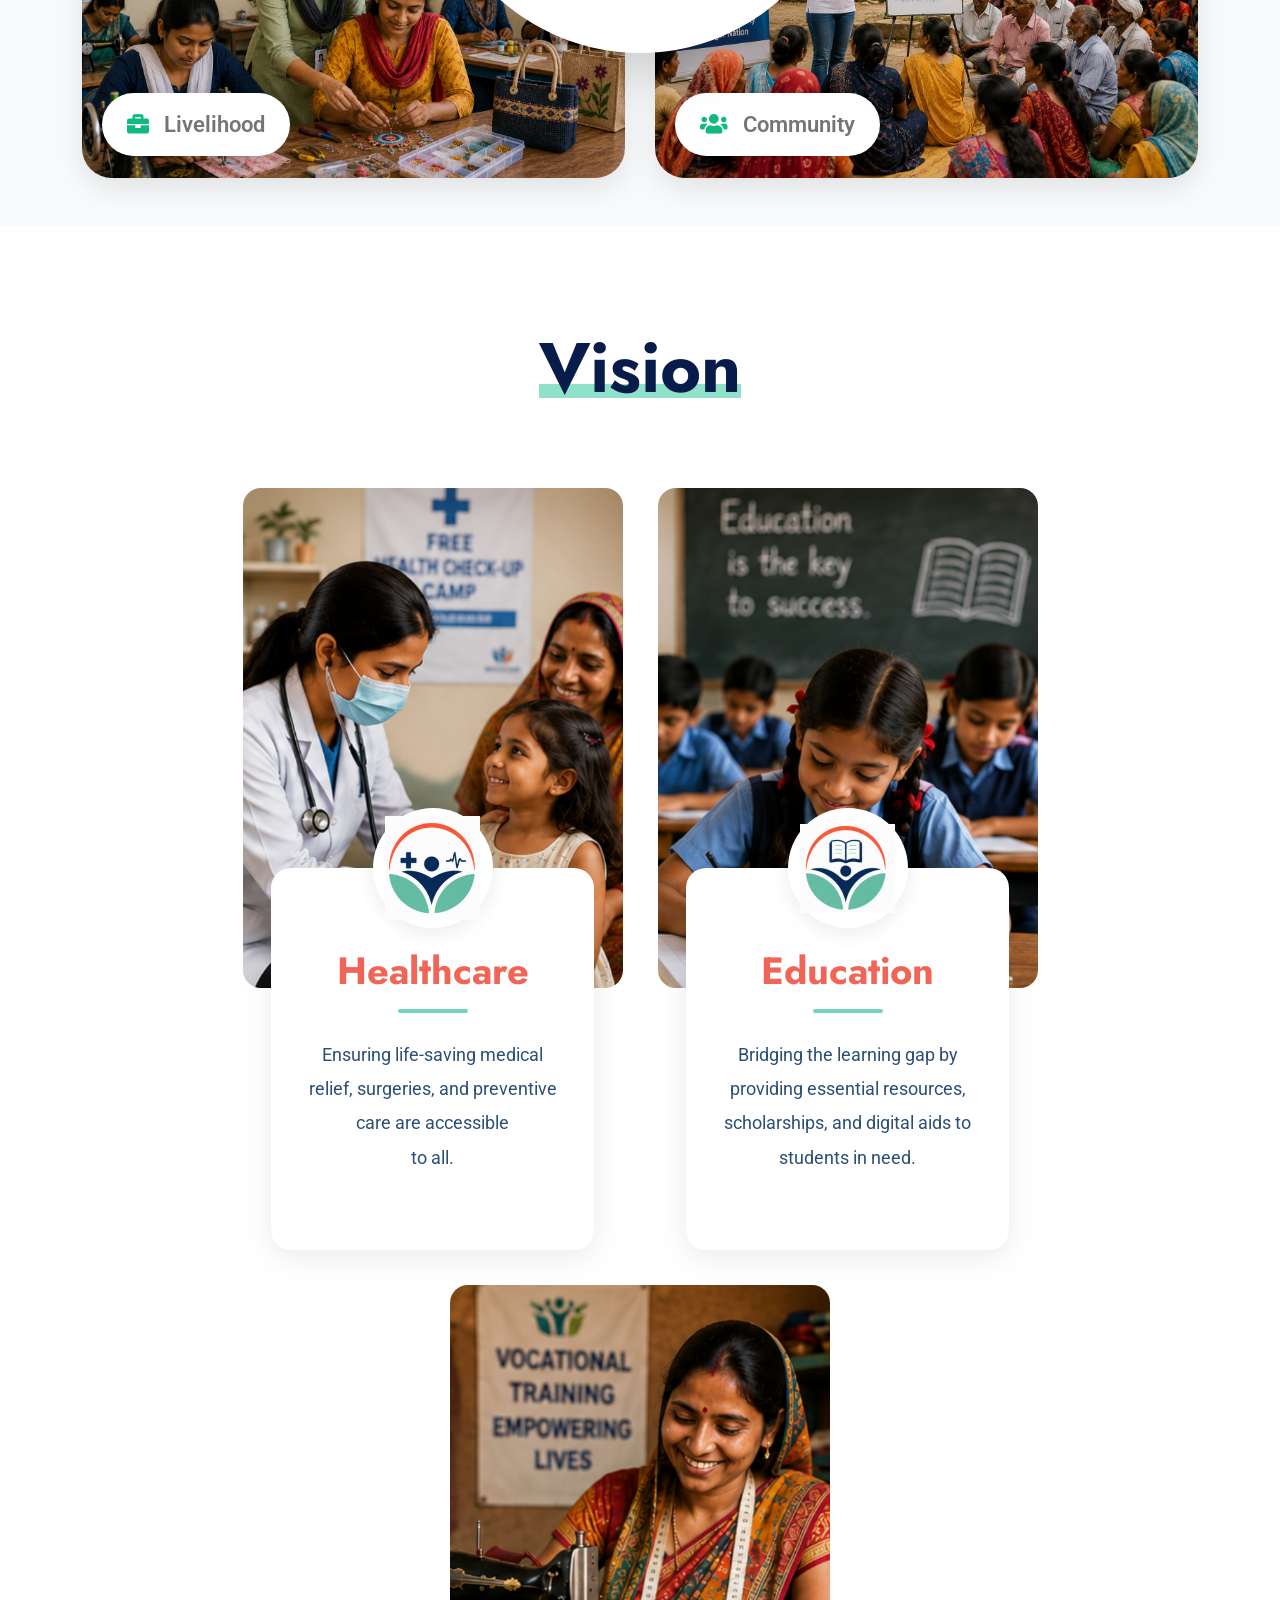
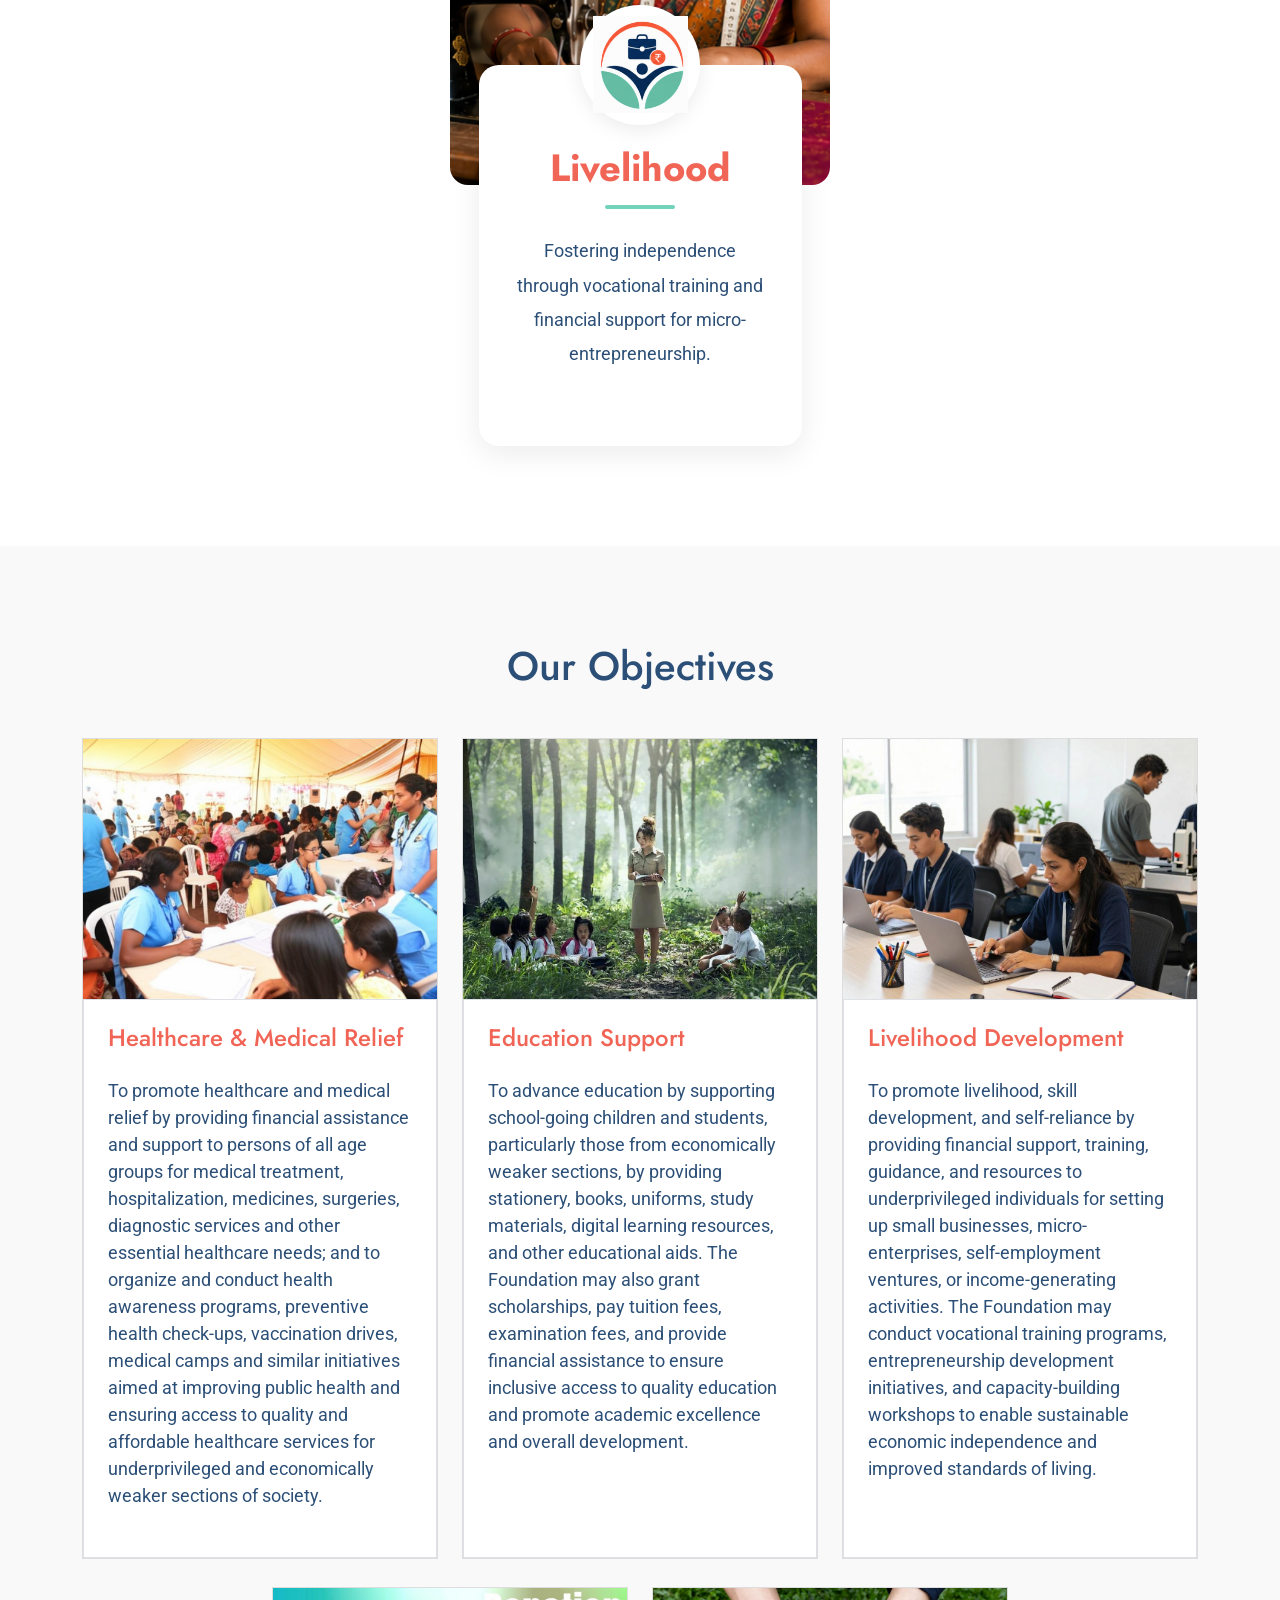
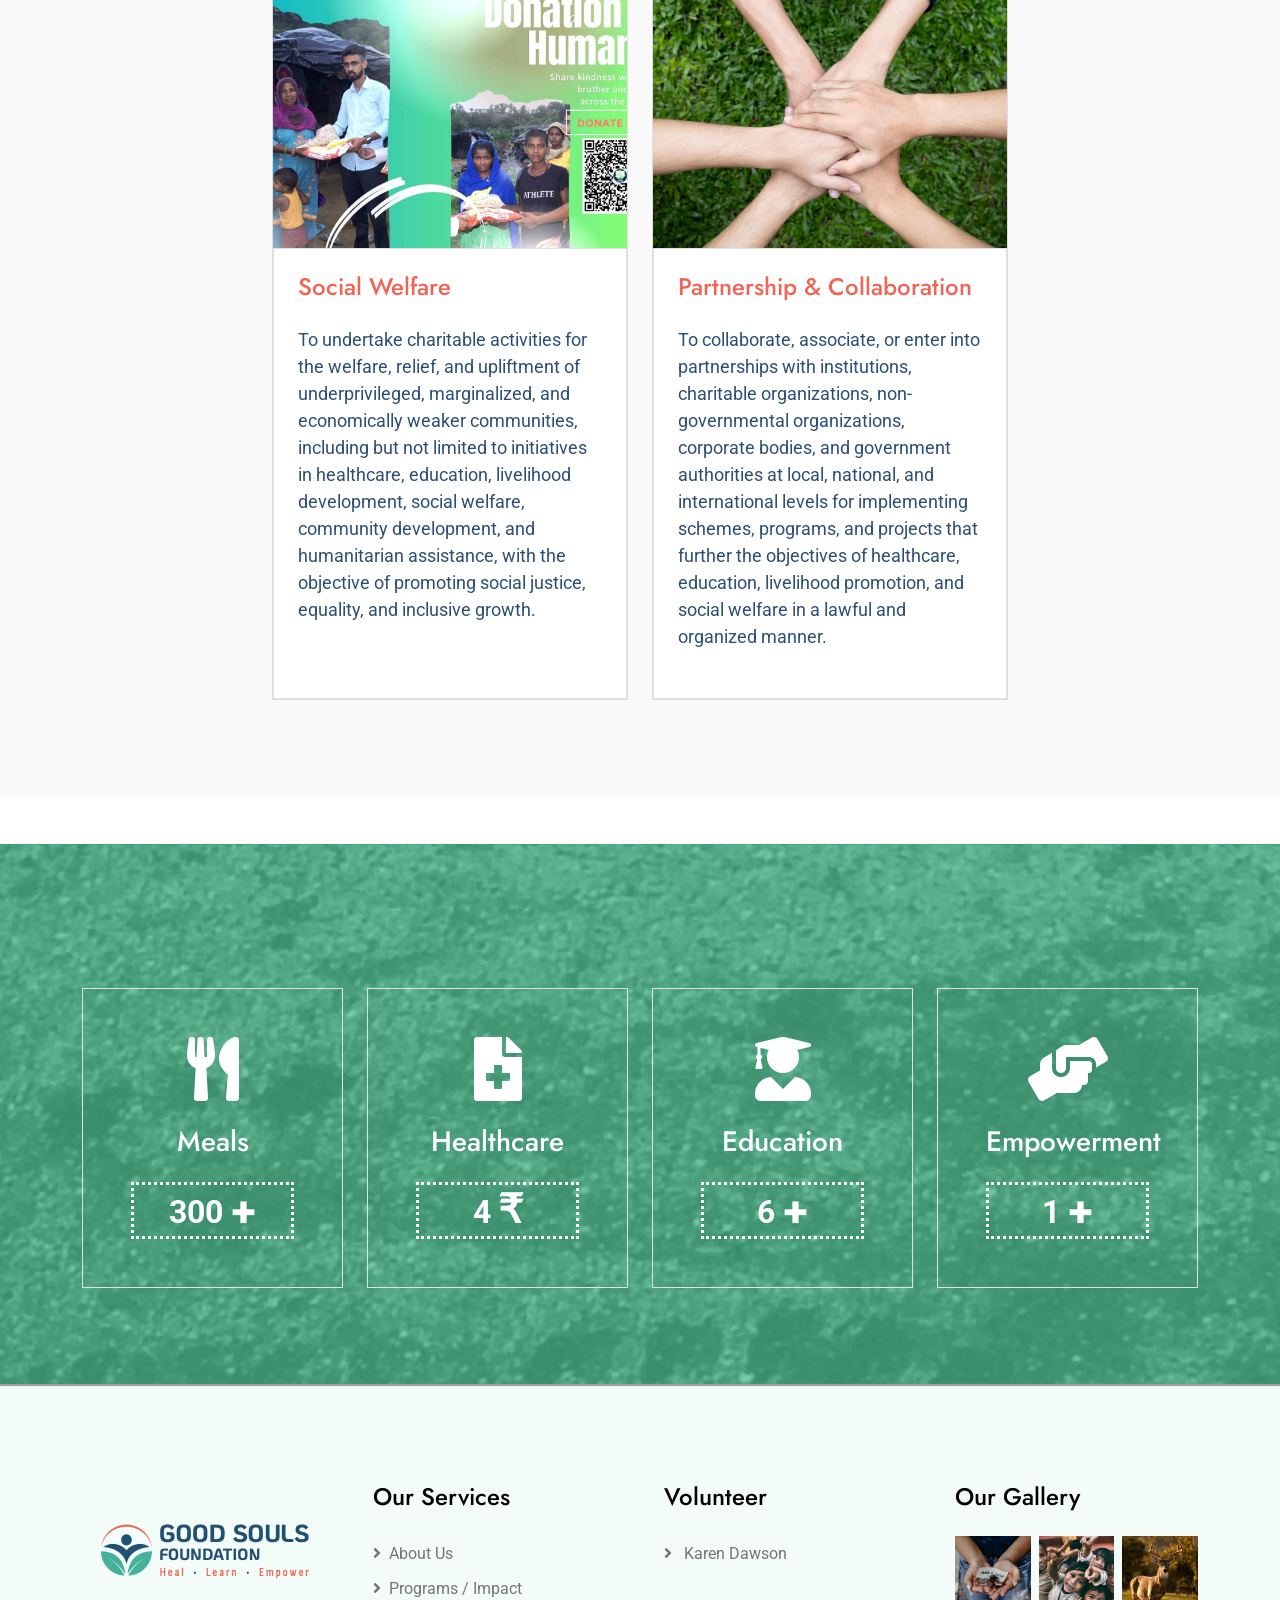
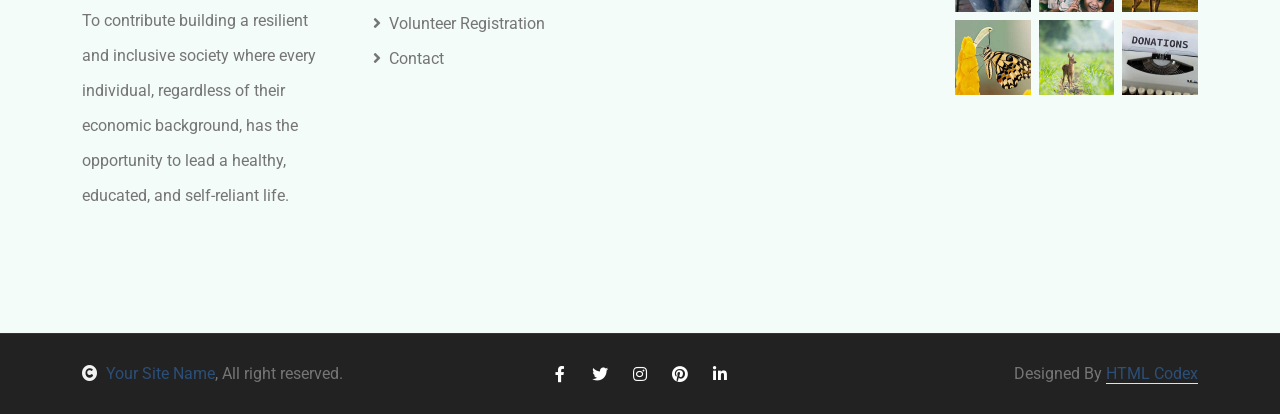
==== commit 0c6945fe: "new code" ====
--- a/index.html
+++ b/index.html
@@ -40,63 +40,96 @@
 
 
         <!-- Navbar start -->
-        <div class="container-fluid fixed-top px-0">
-            <div class="container px-0">
-                <div class="topbar">
-                    <div class="row align-items-center justify-content-center">
-                        <div class="col-md-8">
-                            <div class="topbar-info d-flex flex-wrap">
-                                <a href="#" class="text-light me-4"><i class="fas fa-envelope text-white me-2"></i>goodsoulsconnect@gmail.com</a>
-                                <a href="#" class="text-light"><i class="fas fa-phone-alt text-white me-2"></i>+91 9321050066</a>
-                            </div>
-                        </div>
-                        <div class="col-md-4">
-                            <div class="topbar-icon d-flex align-items-center justify-content-end">
-                                <a href="#" class="btn-square text-white me-2"><i class="fab fa-facebook-f"></i></a>
-                                <a href="#" class="btn-square text-white me-2"><i class="fab fa-twitter"></i></a>
-                                <a href="https://www.instagram.com/goodsouls_foundation?igsh=MTdiazdyNHc0bTlnMg==&utm_source=ig_contact_invite" target="_blank" class="btn-hover-color btn-square text-white me-2"><i class="fab fa-instagram"></i></a>
-                                <a href="#" class="btn-square text-white me-2"><i class="fab fa-pinterest"></i></a>
-                                <a href="#" class="btn-square text-white me-0"><i class="fab fa-linkedin-in"></i></a>
-                            </div>
-                        </div>
-                    </div>
-                </div>
-                <nav class="navbar navbar-light bg-light navbar-expand-xl" style="background-color: #ffffff !important;">
-                    <a href="index.html">
-                            <img src="img/good_souls_logo.png" alt="" style="height: 105px;">
-                     </a>
-                    <button class="navbar-toggler py-2 px-3 me-3" type="button" data-bs-toggle="collapse" data-bs-target="#navbarCollapse">
-                        <span class="fa fa-bars text-primary"></span>
-                    </button>
-                    <div class="collapse navbar-collapse bg-light" id="navbarCollapse" style="background-color: #ffffff !important;">
-                        <div class="navbar-nav ms-auto">
-                            <a href="index.html" class="nav-item nav-link active">Home</a>
-                            <a href="about.html" class="nav-item nav-link">About</a>
-
-                            <a href="program_impact.html" class="nav-item nav-link">Programs / Impact</a>
-                            <!-- <!-- <a href="causes.html" class="nav-item nav-link">Causes</a> -->
-                            <a href="Volunteer_Registration.html" class="nav-item nav-link">Volunteer Registration</a> 
-                            <a href="compliance.html" class="nav-item nav-link">Compliances & Disclosures</a> 
-
-                            <!-- <div class="nav-item dropdown">
-                                <a href="#" class="nav-link dropdown-toggle" data-bs-toggle="dropdown">Pages</a>
-                                <div class="dropdown-menu m-0 bg-secondary rounded-0">
-                                    <a href="blog.html" class="dropdown-item">Blog</a>
-                                    <a href="gallery.html" class="dropdown-item">Gallery</a>
-                                    <a href="volunteer.html" class="dropdown-item">Volunteers</a>
-                                    <a href="donation.html" class="dropdown-item">Donation</a>
-                                    <a href="404.html" class="dropdown-item">404 Error</a>
-                                </div>
-                            </div> -->
-                            <a href="contact.html" class="nav-item nav-link">Contact</a>
-                        </div>
-                        <div class="d-flex align-items-center flex-nowrap pt-xl-0" style="margin-left: 15px;">
-                            <a href="donation.html" class="btn-hover-bg btn btn-primary text-white py-2 px-4 me-3">Donate Now</a>
-                        </div>
-                    </div>
-                </nav>
+<!-- Header Start -->
+    <div class="container-fluid fixed-top px-0">
+
+        <!-- Top Bar -->
+        <div class="px-0" style="max-width: 100% !important;">
+            <div class="topbar">
+                <div class="row align-items-center justify-content-center">
+                    <div class="col-md-8">
+                        <div class="topbar-info d-flex flex-wrap">
+                            <a href="#" class="text-light me-4">
+                                <i class="fas fa-envelope text-white me-2"></i>
+                                goodsoulsconnect@gmail.com
+                            </a>
+                            <a href="#" class="text-light">
+                                <i class="fas fa-phone-alt text-white me-2"></i>
+                                +91 9321050066
+                            </a>
+                        </div>
+                    </div>
+
+                    <div class="col-md-4">
+                        <div class="topbar-icon d-flex align-items-center justify-content-end">
+                            <a href="#" class="btn-square text-white me-2">
+                                <i class="fab fa-facebook-f"></i>
+                            </a>
+                            <a href="#" class="btn-square text-white me-2">
+                                <i class="fab fa-twitter"></i>
+                            </a>
+                            <a href="https://www.instagram.com/goodsouls_foundation?igsh=MTdiazdyNHc0bTlnMg==&utm_source=ig_contact_invite"
+                                target="_blank"
+                                class="btn-square text-white me-2">
+                                <i class="fab fa-instagram"></i>
+                            </a>
+                            <a href="#" class="btn-square text-white me-2">
+                                <i class="fab fa-pinterest"></i>
+                            </a>
+                            <a href="#" class="btn-square text-white">
+                                <i class="fab fa-linkedin-in"></i>
+                            </a>
+                        </div>
+                    </div>
+                </div>
             </div>
         </div>
+
+        <!-- Full Width Navbar -->
+        <nav class="navbar navbar-expand-xl navbar-light bg-white shadow-sm px-4">
+            <a href="index.html" class="navbar-brand">
+                <img src="img/good_souls_logo.png"
+                    alt="Good Souls Foundation"
+                    style="height:105px;">
+            </a>
+
+            <button class="navbar-toggler py-2 px-3"
+                    type="button"
+                    data-bs-toggle="collapse"
+                    data-bs-target="#navbarCollapse">
+                <span class="fa fa-bars text-primary"></span>
+            </button>
+
+            <div class="collapse navbar-collapse" id="navbarCollapse">
+
+                <div class="navbar-nav mx-auto">
+                    <a href="index.html" class="nav-item nav-link active">Home</a>
+                     <a href="about.html" class="nav-item nav-link">About Us</a>
+                    <a href="program_impact.html" class="nav-item nav-link">
+                        Programs / Impact
+                    </a>
+                    <a href="Volunteer_Registration.html" class="nav-item nav-link">
+                        Volunteer Registration
+                    </a>
+                    <a href="compliance.html" class="nav-item nav-link">
+                        Compliances & Disclosures
+                    </a>
+                    <a href="contact.html" class="nav-item nav-link">
+                        Contact
+                    </a>
+                </div>
+
+                <div class="d-flex align-items-center">
+                    <a href="donation.html"
+                    class="btn btn-primary text-white px-4 py-2">
+                        Donate Now
+                    </a>
+                </div>
+
+            </div>
+        </nav>
+
+    </div>
         <!-- Navbar End -->
 
         
@@ -115,7 +148,7 @@
                             <div class="p-3" style="max-width: 900px;">
                                 <h3 class="display-1 text-capitalize text-white mb-4">Good Souls Foundation</h3>
                                 <!-- <h1 class="display-1 text-capitalize text-white mb-4">Healthcare For Every Life</h1> -->
-                                <h4 class="mb-5 fs-5 text-white">Supporting life-saving medical treatments, surgeries, medicines and health awareness for underprivileged communities. </h4>
+                                <h4 class="mb-5 fs-5 text-white">Providing critical financial aid to ensure quality healthcare and life-saving treatments are accessible to families in economic need. </h4>
                                 <!-- <div class="d-flex align-items-center justify-content-center">
                                     <a class="btn-hover-bg btn btn-primary text-white py-3 px-5" href="#">Join With Us</a>
                                 </div> -->
@@ -128,7 +161,7 @@
                             <div class="p-3" style="max-width: 900px;">
                                 <h4 class="text-white text-uppercase fw-bold mb-4" style="letter-spacing: 3px;">WE'll Save Our Planet</h4>
                                 <h1 class="display-1 text-capitalize text-white mb-4">Education Support</h1>
-                                <p class="mb-5 fs-5">Lorem Ipsum is simply dummy text of the printing and typesetting industry. Lorem Ipsum has been the industry's standard dummy text ever since the 1500s, 
+                                <p class="mb-5 fs-5">Eliminating financial barriers by providing the tuition support and learning materials children need to build a brighter future.
                                 </p>
                                 <!-- <div class="d-flex align-items-center justify-content-center">
                                     <a class="btn-hover-bg btn btn-primary text-white py-3 px-5" href="#">Join With Us</a>
@@ -143,8 +176,7 @@
                                 <h4 class="text-white text-uppercase fw-bold mb-4" style="letter-spacing: 3px;">WE'll Save Our Planet</h4>
                                 <h1 class="display-1 text-capitalize text-white mb-4">Protect Environment</h1>
                                 <p class="mb-5 fs-5">
-                            Skill development and livelihood programs
-                            helping communities become financially independent.
+                            Empowering individuals with the micro-funding, skills, and resources needed to launch sustainable small businesses and achieve independence.
                         
                                 </p>
                                 <!-- <div class="d-flex align-items-center justify-content-center">
@@ -770,7 +802,6 @@
     </div>
 
 </div>
-```
 
 
         <!-- Services Start -->
@@ -904,40 +935,40 @@
                 <div class="row g-4">
                     <div class="col-md-6 col-lg-6 col-xl-3">
                         <div class="counter-item text-center border p-5">
-                            <i class="fas fa-thumbs-up fa-4x text-white"></i>
-                            <h3 class="text-white my-4">Beavers Saved</h3>
+                            <i class="fas fa-utensils fa-4x text-white"></i>
+                            <h3 class="text-white my-4">Meals</h3>
                             <div class="counter-counting" style="color: #fff;">
-                                <span class="fs-2 fw-bold" data-toggle="counter-up" style="color: #fff ;">3600</span>
+                                <span class="fs-2 fw-bold" data-toggle="counter-up" style="color: #fff ;">1600</span>
                                 <span class="h1 fw-bold" style="color: #fff ;">+</span>
                             </div>
                         </div>
                     </div>
                     <div class="col-md-6 col-lg-6 col-xl-3">
                         <div class="counter-item text-center border p-5">
-                            <i class="fas fa-file-invoice-dollar fa-4x text-white"></i>
-                            <h3 class="text-white my-4">Funds Collected</h3>
+                            <i class="fas fa-file-medical fa-4x text-white"></i>
+                            <h3 class="text-white my-4">Healthcare</h3>
                             <div class="counter-counting text-center border-white w-100" style="border-style: dotted; font-size: 30px;">
-                                <span class="fs-2 fw-bold" data-toggle="counter-up" style="color: #fff ;">513</span>
+                                <span class="fs-2 fw-bold" data-toggle="counter-up" style="color: #fff ;">20</span>
                                 <span class="h1 fw-bold" style="color: #fff ;">₹</span>
                             </div>
                         </div>
                     </div>
                     <div class="col-md-6 col-lg-6 col-xl-3">
                         <div class="counter-item text-center border p-5">
-                            <i class="fas fa-user fa-4x text-white"></i>
-                            <h3 class="text-white my-4">Volunteer</h3>
+                            <i class="fas fa-user-graduate fa-4x text-white"></i>
+                            <h3 class="text-white my-4">Education</h3>
                             <div class="counter-counting text-center border-white w-100" style="border-style: dotted; font-size: 30px;">
-                                <span class="fs-2 fw-bold" data-toggle="counter-up" style="color: #fff ;">713</span>
+                                <span class="fs-2 fw-bold" data-toggle="counter-up" style="color: #fff ;">30</span>
                                 <span class="h1 fw-bold" style="color: #fff ;">+</span>
                             </div>
                         </div>
                     </div>
                     <div class="col-md-6 col-lg-6 col-xl-3">
                         <div class="counter-item text-center border p-5">
-                            <i class="fas fa-heart fa-4x text-white"></i>
-                            <h3 class="text-white my-4">Days of Help</h3>
+                            <i class="fas fa-hands-helping fa-4x text-white"></i>
+                            <h3 class="text-white my-4">Empowerment</h3>
                             <div class="counter-counting text-center border-white w-100" style="border-style: dotted; font-size: 30px;">
-                                <span class="fs-2 fw-bold" data-toggle="counter-up" style="color: #fff ;">487</span>
+                                <span class="fs-2 fw-bold" data-toggle="counter-up" style="color: #fff ;">4</span>
                                 <span class="h1 fw-bold" style="color: #fff ;">+</span>
                             </div>
                         </div>
--- a/css/style.css
+++ b/css/style.css
@@ -251,7 +251,7 @@
 
 /*** Single Page Hero Header Start ***/
 .bg-breadcrumb {
-    background: linear-gradient(rgba(0, 0, 0, 0.6), rgba(0, 0, 0, 0.6)), url(../img/breadcrumb-bg.jpg);
+    background: linear-gradient(rgba(0, 0, 0, 0.6), rgba(0, 0, 0, 0.6)), url(../img/program/banner.png);
     background-position: center center;
     background-repeat: no-repeat;
     background-size: cover;
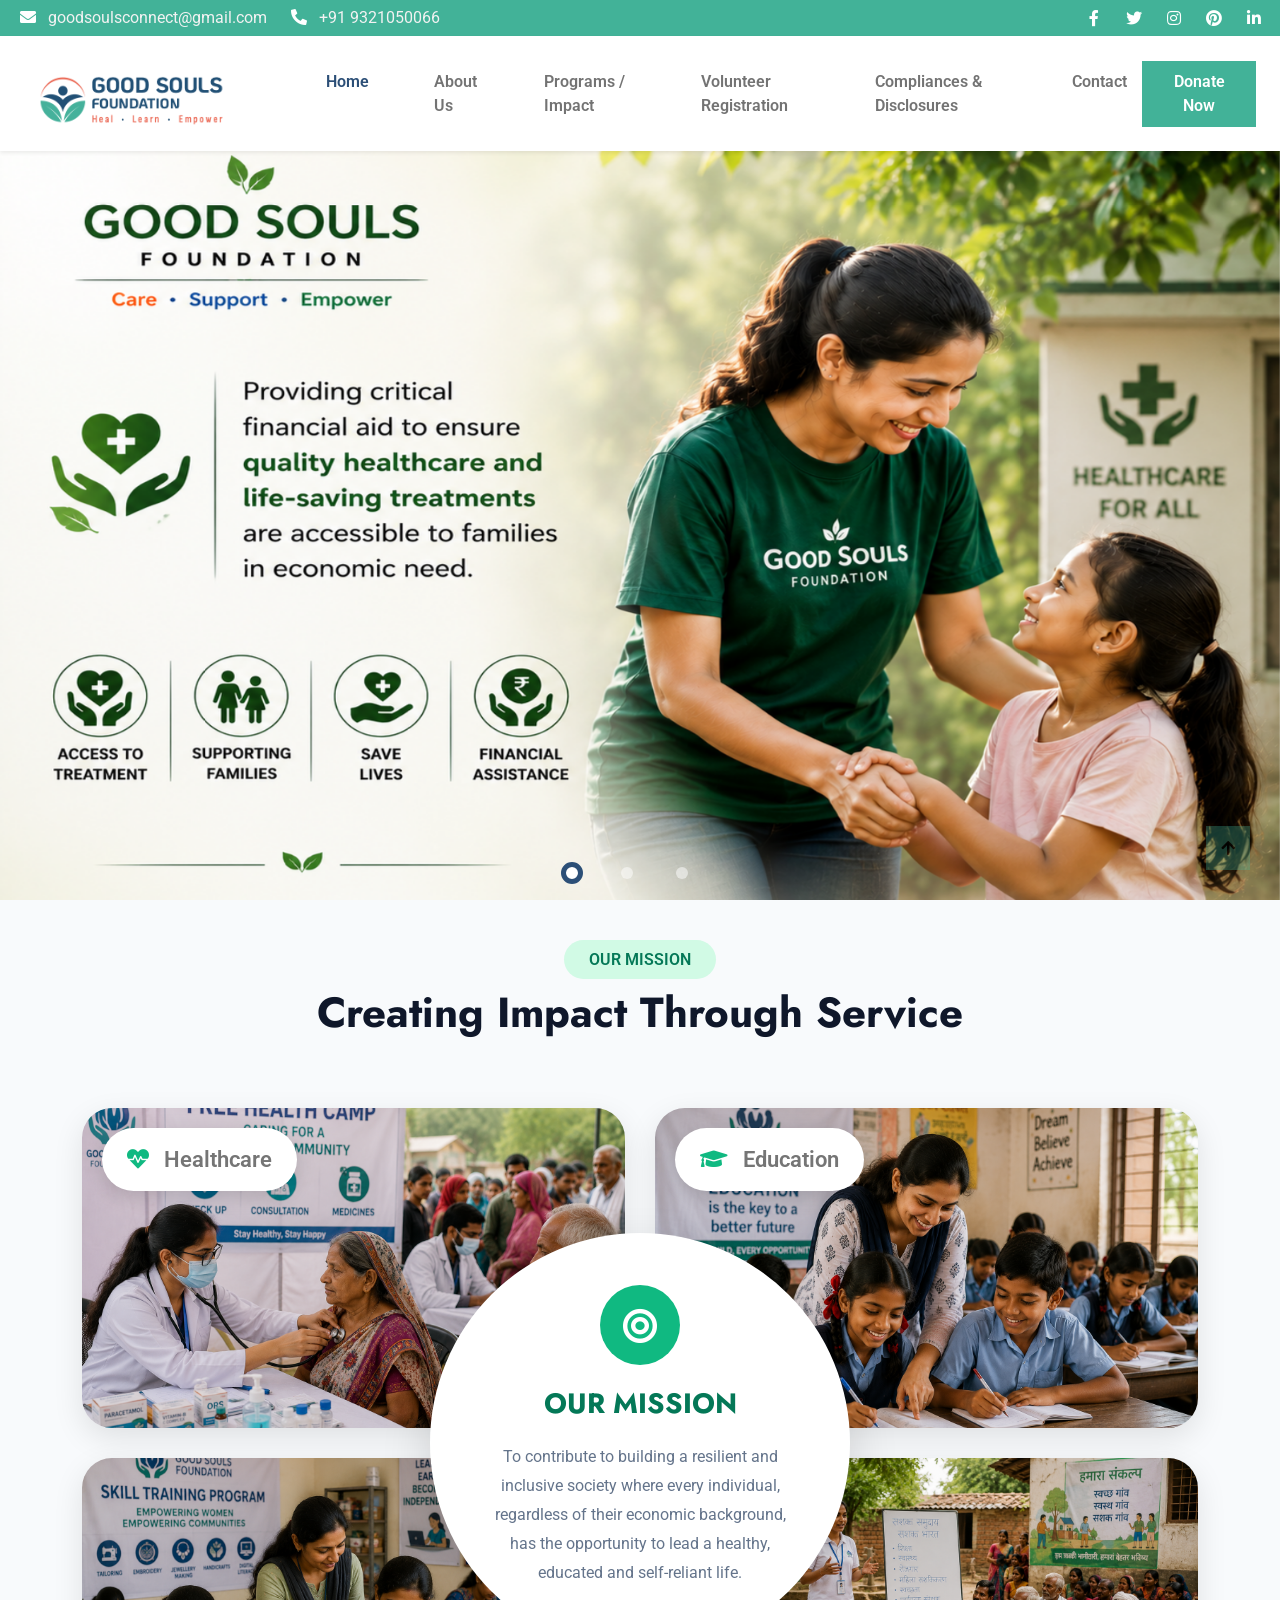
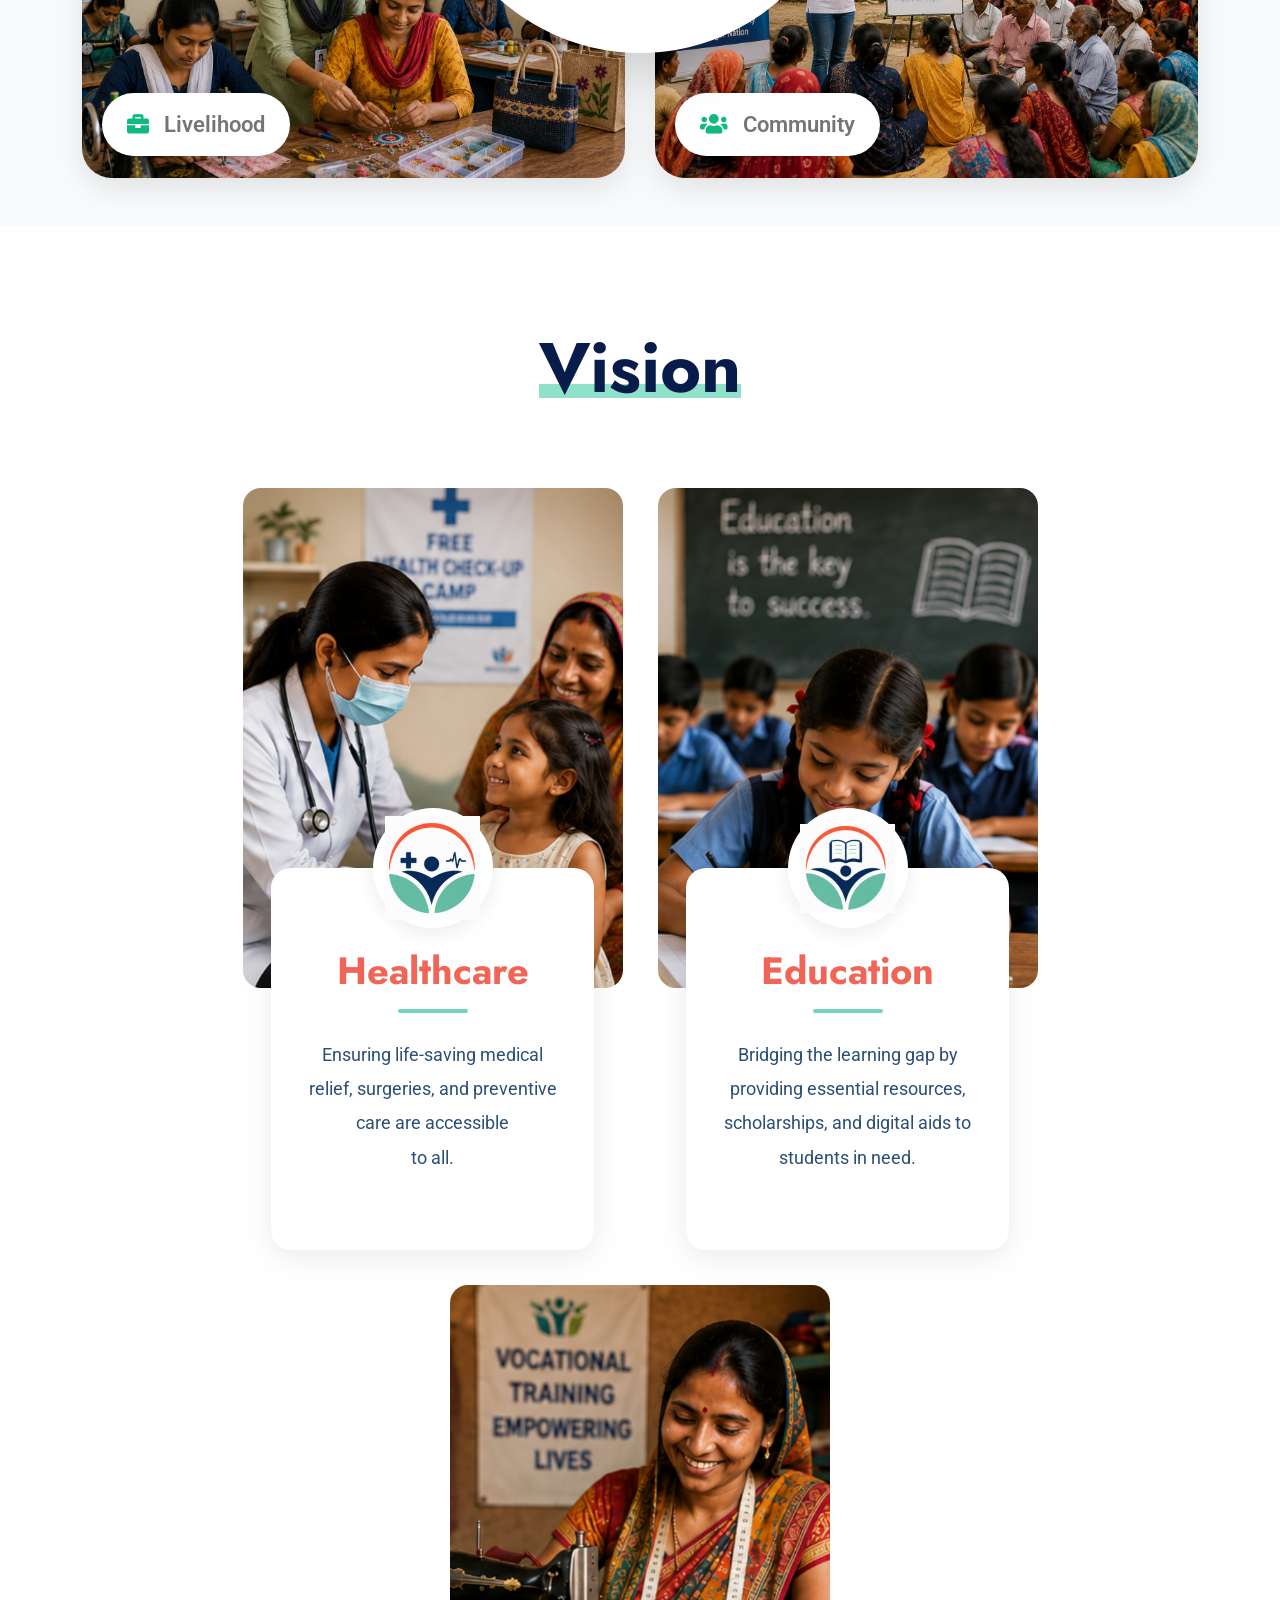
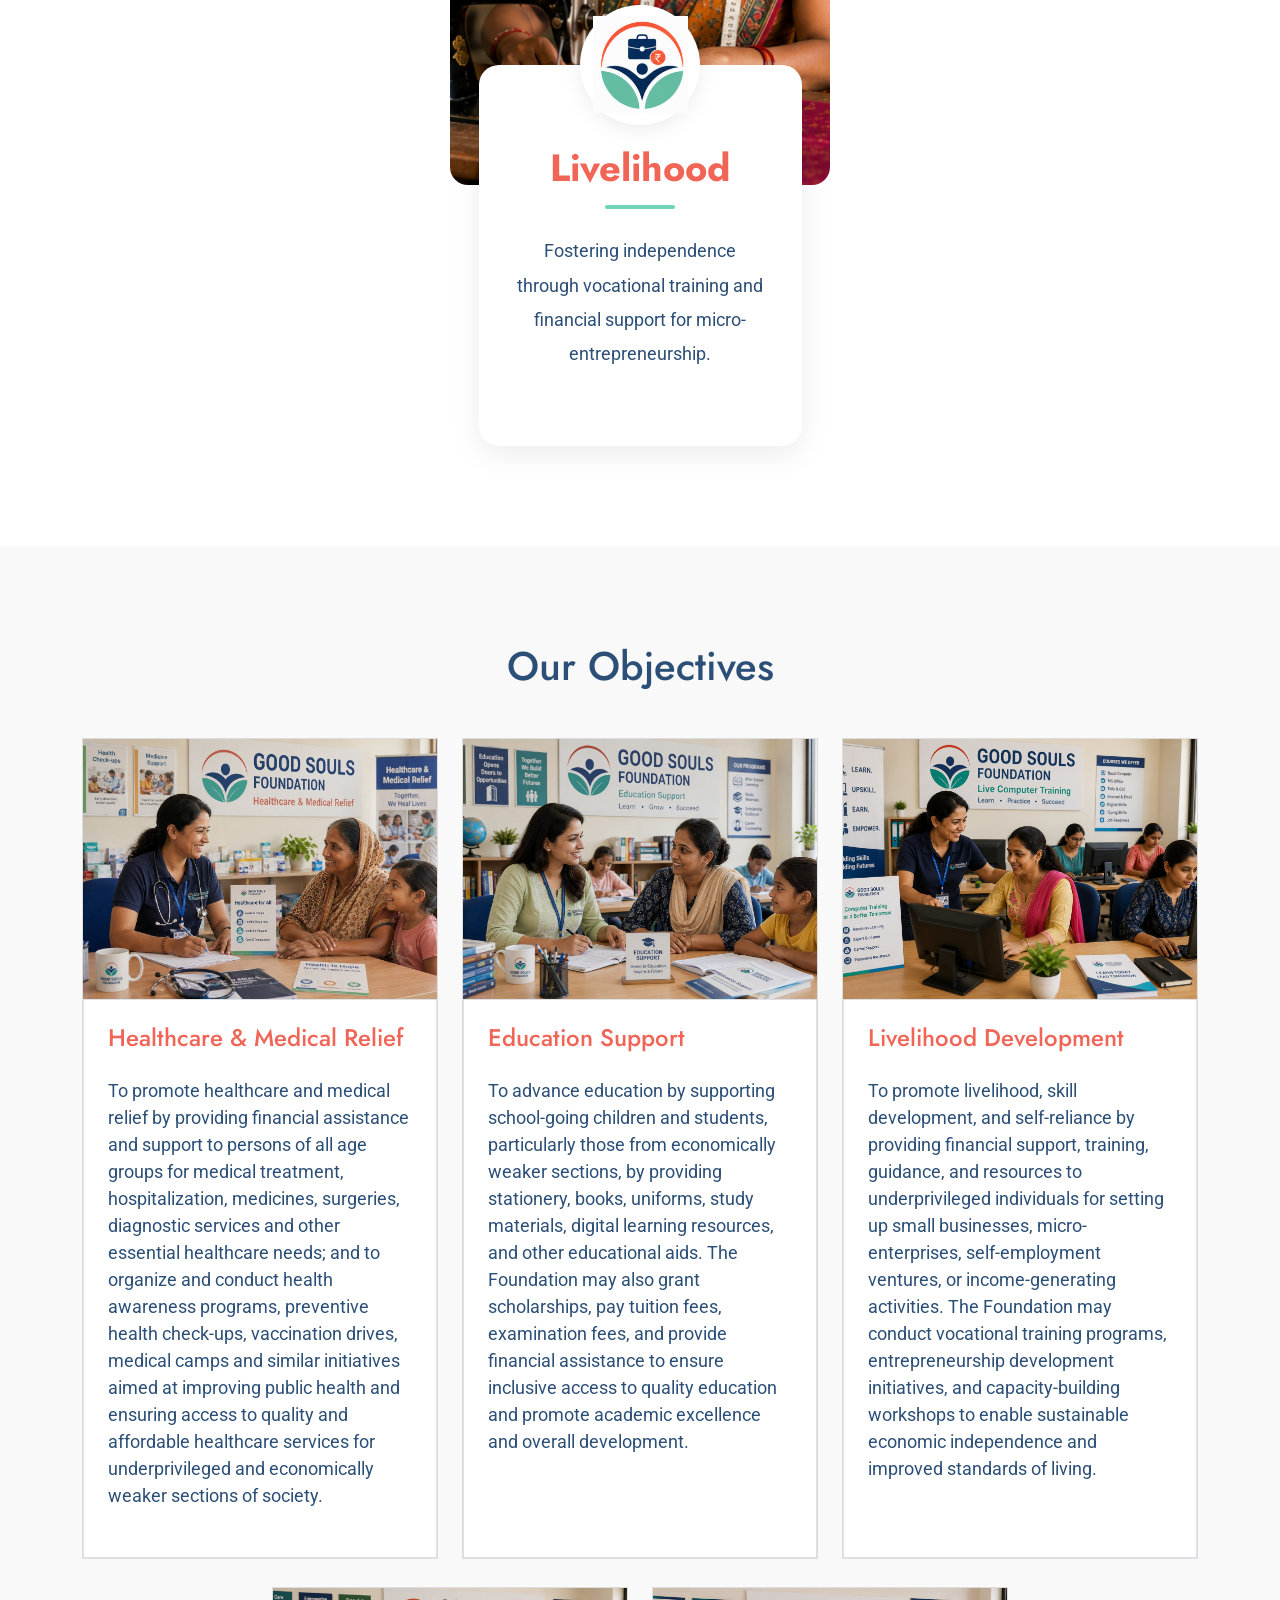
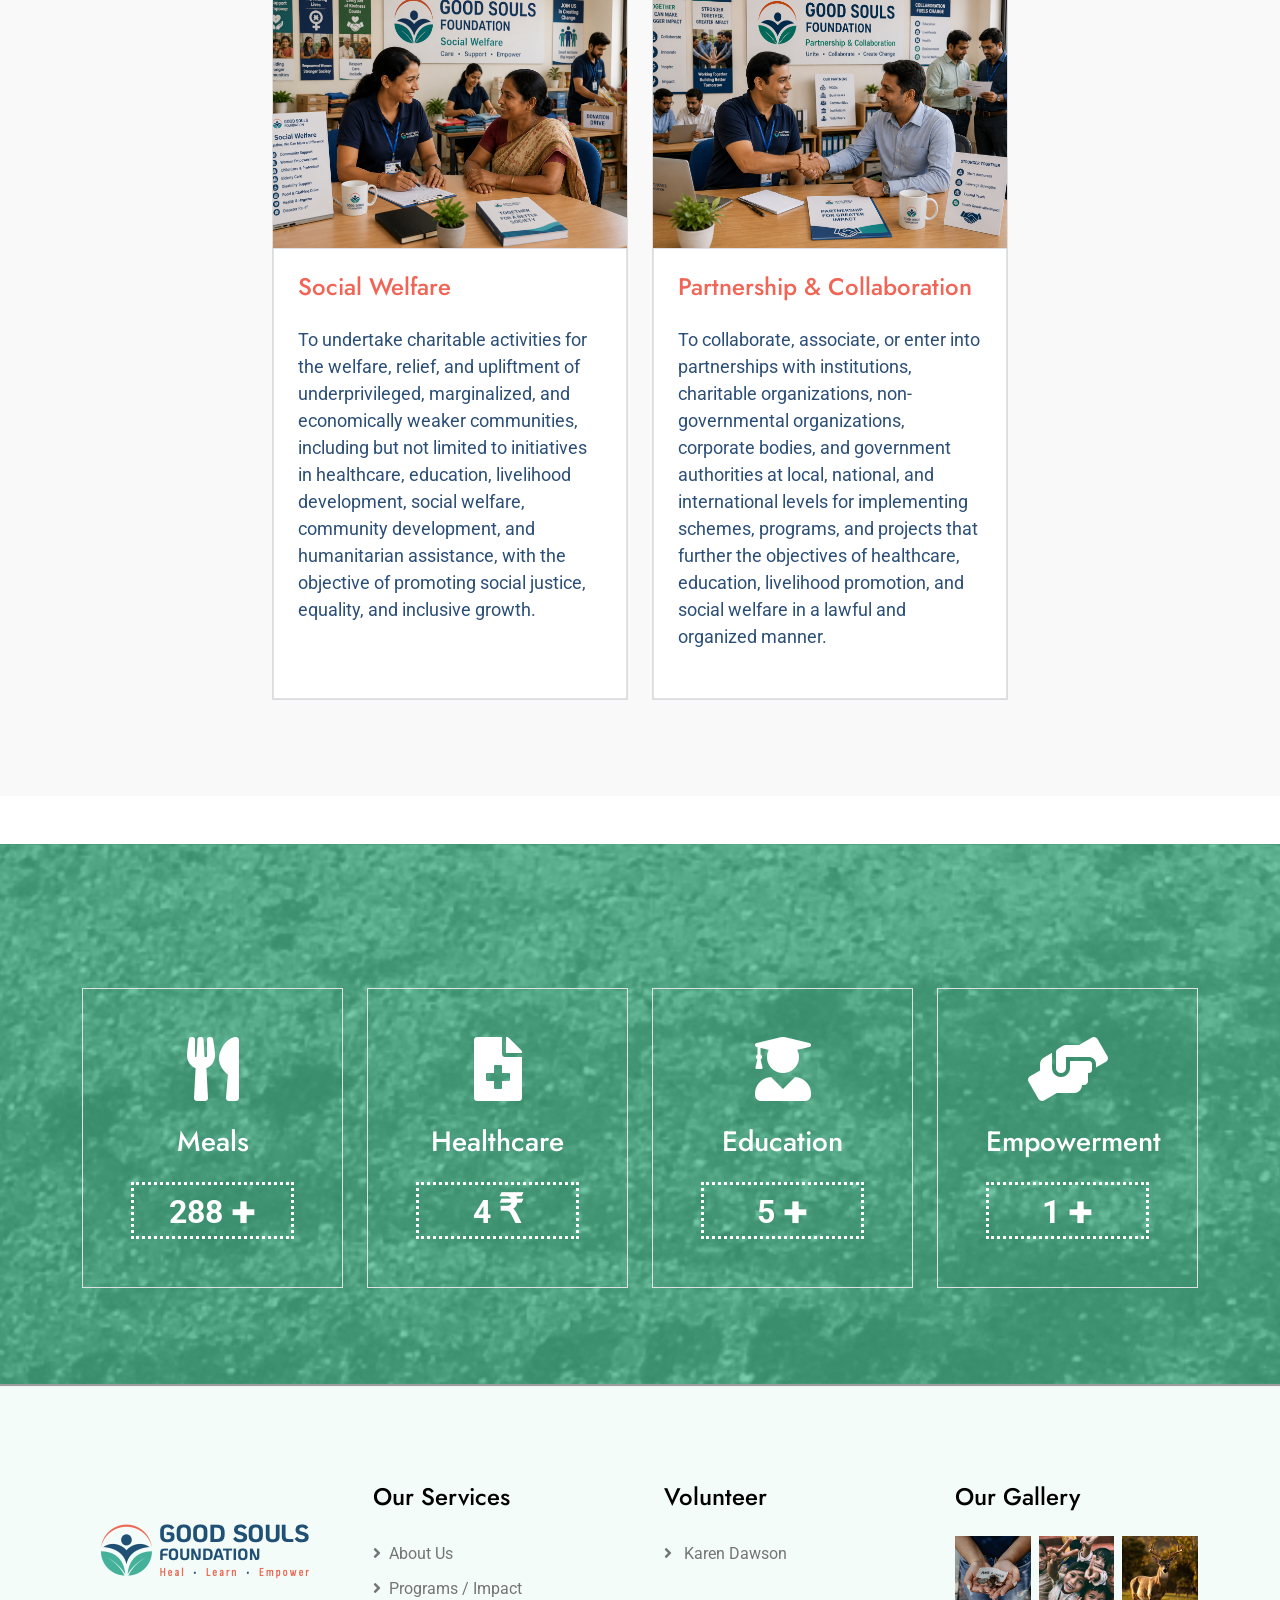
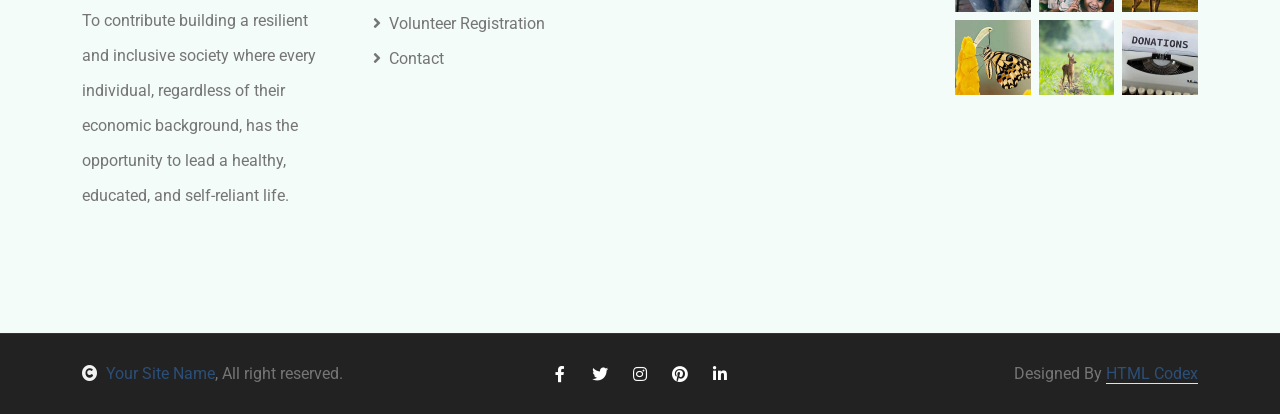
==== commit 86e2f0b8: "banner image changes" ====
--- a/index.html
+++ b/index.html
@@ -143,47 +143,18 @@
                 </ol>
                 <div class="carousel-inner" role="listbox">
                     <div class="carousel-item active">
-                        <img src="img/banner1.jpeg" class="img-fluid" alt="Image">
-                        <div class="carousel-caption">
-                            <div class="p-3" style="max-width: 900px;">
-                                <h3 class="display-1 text-capitalize text-white mb-4">Good Souls Foundation</h3>
-                                <!-- <h1 class="display-1 text-capitalize text-white mb-4">Healthcare For Every Life</h1> -->
-                                <h4 class="mb-5 fs-5 text-white">Providing critical financial aid to ensure quality healthcare and life-saving treatments are accessible to families in economic need. </h4>
-                                <!-- <div class="d-flex align-items-center justify-content-center">
-                                    <a class="btn-hover-bg btn btn-primary text-white py-3 px-5" href="#">Join With Us</a>
-                                </div> -->
-                            </div>
-                        </div>
+                        <img src="img/home/banner1.png" class="img-fluid" alt="Image"  width="100%" height="100%" style="margin-top:7%">
+                   
                     </div>
                     <div class="carousel-item">
-                        <img src="img/banner2.jpeg" class="img-fluid" alt="Image">
-                        <div class="carousel-caption">
-                            <div class="p-3" style="max-width: 900px;">
-                                <h4 class="text-white text-uppercase fw-bold mb-4" style="letter-spacing: 3px;">WE'll Save Our Planet</h4>
-                                <h1 class="display-1 text-capitalize text-white mb-4">Education Support</h1>
-                                <p class="mb-5 fs-5">Eliminating financial barriers by providing the tuition support and learning materials children need to build a brighter future.
-                                </p>
-                                <!-- <div class="d-flex align-items-center justify-content-center">
-                                    <a class="btn-hover-bg btn btn-primary text-white py-3 px-5" href="#">Join With Us</a>
-                                </div> -->
-                            </div>
-                        </div>
-                    </div>
+                        <img src="img/home/banner2.png" class="img-fluid" alt="Image" width="100%" height="100%" style="margin-top:6%">
+                      
+                    </div>
+                    <div id="carouselId" class="carousel slide" data-bs-ride="carousel">
+
                     <div class="carousel-item">
-                        <img src="img/livelihood.jpeg" class="img-fluid" alt="Image">
-                        <div class="carousel-caption">
-                            <div class="p-3" style="max-width: 900px;">
-                                <h4 class="text-white text-uppercase fw-bold mb-4" style="letter-spacing: 3px;">WE'll Save Our Planet</h4>
-                                <h1 class="display-1 text-capitalize text-white mb-4">Protect Environment</h1>
-                                <p class="mb-5 fs-5">
-                            Empowering individuals with the micro-funding, skills, and resources needed to launch sustainable small businesses and achieve independence.
-                        
-                                </p>
-                                <!-- <div class="d-flex align-items-center justify-content-center">
-                                    <a class="btn-hover-bg btn btn-primary text-white py-3 px-5" href="#">Join With Us</a>
-                                </div> -->
-                            </div>
-                        </div>
+                        <img src="img/home/banner.png" class="img-fluid" alt="Image" width="100%" height="100%">
+                    </div>
                     </div>
                 </div>
                 <button class="carousel-control-prev" type="button" data-bs-target="#carouselId" data-bs-slide="prev">
@@ -521,7 +492,7 @@
 
                     <div class="blog-img">
 
-                        <img src="img/home/healthcare.jpeg"
+                        <img src="img/home/healthcare.png"
                              class="img-fluid w-100"
                              alt=""
                              style="
@@ -578,7 +549,7 @@
 
                     <div class="blog-img">
 
-                        <img src="img/home/education.jpeg"
+                        <img src="img/home/education.png"
                              class="img-fluid w-100"
                              alt=""
                              style="
@@ -635,7 +606,7 @@
 
                     <div class="blog-img">
 
-                        <img src="img/home/livehood.jpeg"
+                        <img src="img/home/livehood.png"
                              class="img-fluid w-100"
                              alt=""
                              style="
@@ -697,7 +668,7 @@
 
                     <div class="blog-img">
 
-                        <img src="img/home/Welfare.jpeg"
+                        <img src="img/home/Welfare.png"
                              class="img-fluid w-100"
                              alt=""
                              style="
@@ -754,7 +725,7 @@
 
                     <div class="blog-img">
 
-                        <img src="img/home/partner.jpeg"
+                        <img src="img/home/partner.png"
                              class="img-fluid w-100"
                              alt=""
                              style="
--- a/css/style.css
+++ b/css/style.css
@@ -184,7 +184,7 @@
     position: absolute;
     width: 100%;
     height: 100%;
-    object-fit: cover;
+    /* object-fit: cover; */
 }
 
 .carousel-header #carouselId .carousel-inner .carousel-item .carousel-caption {
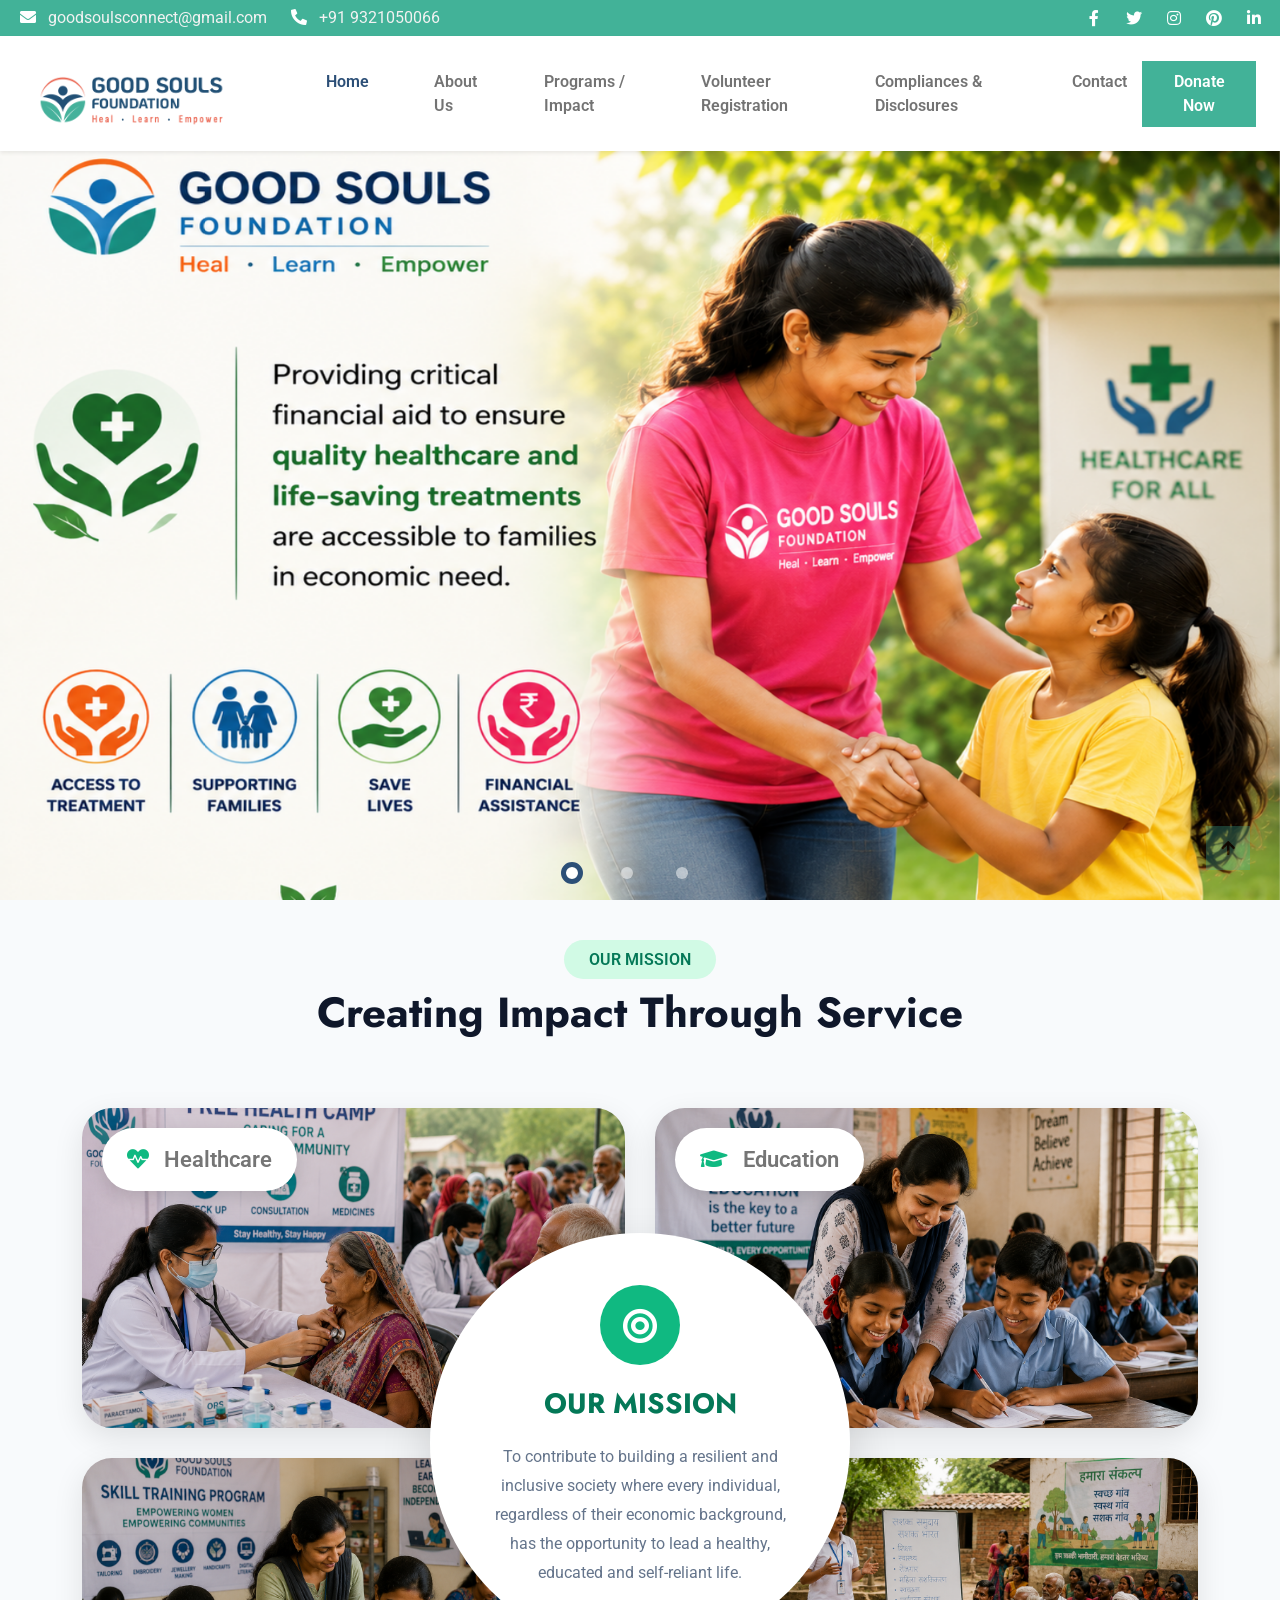
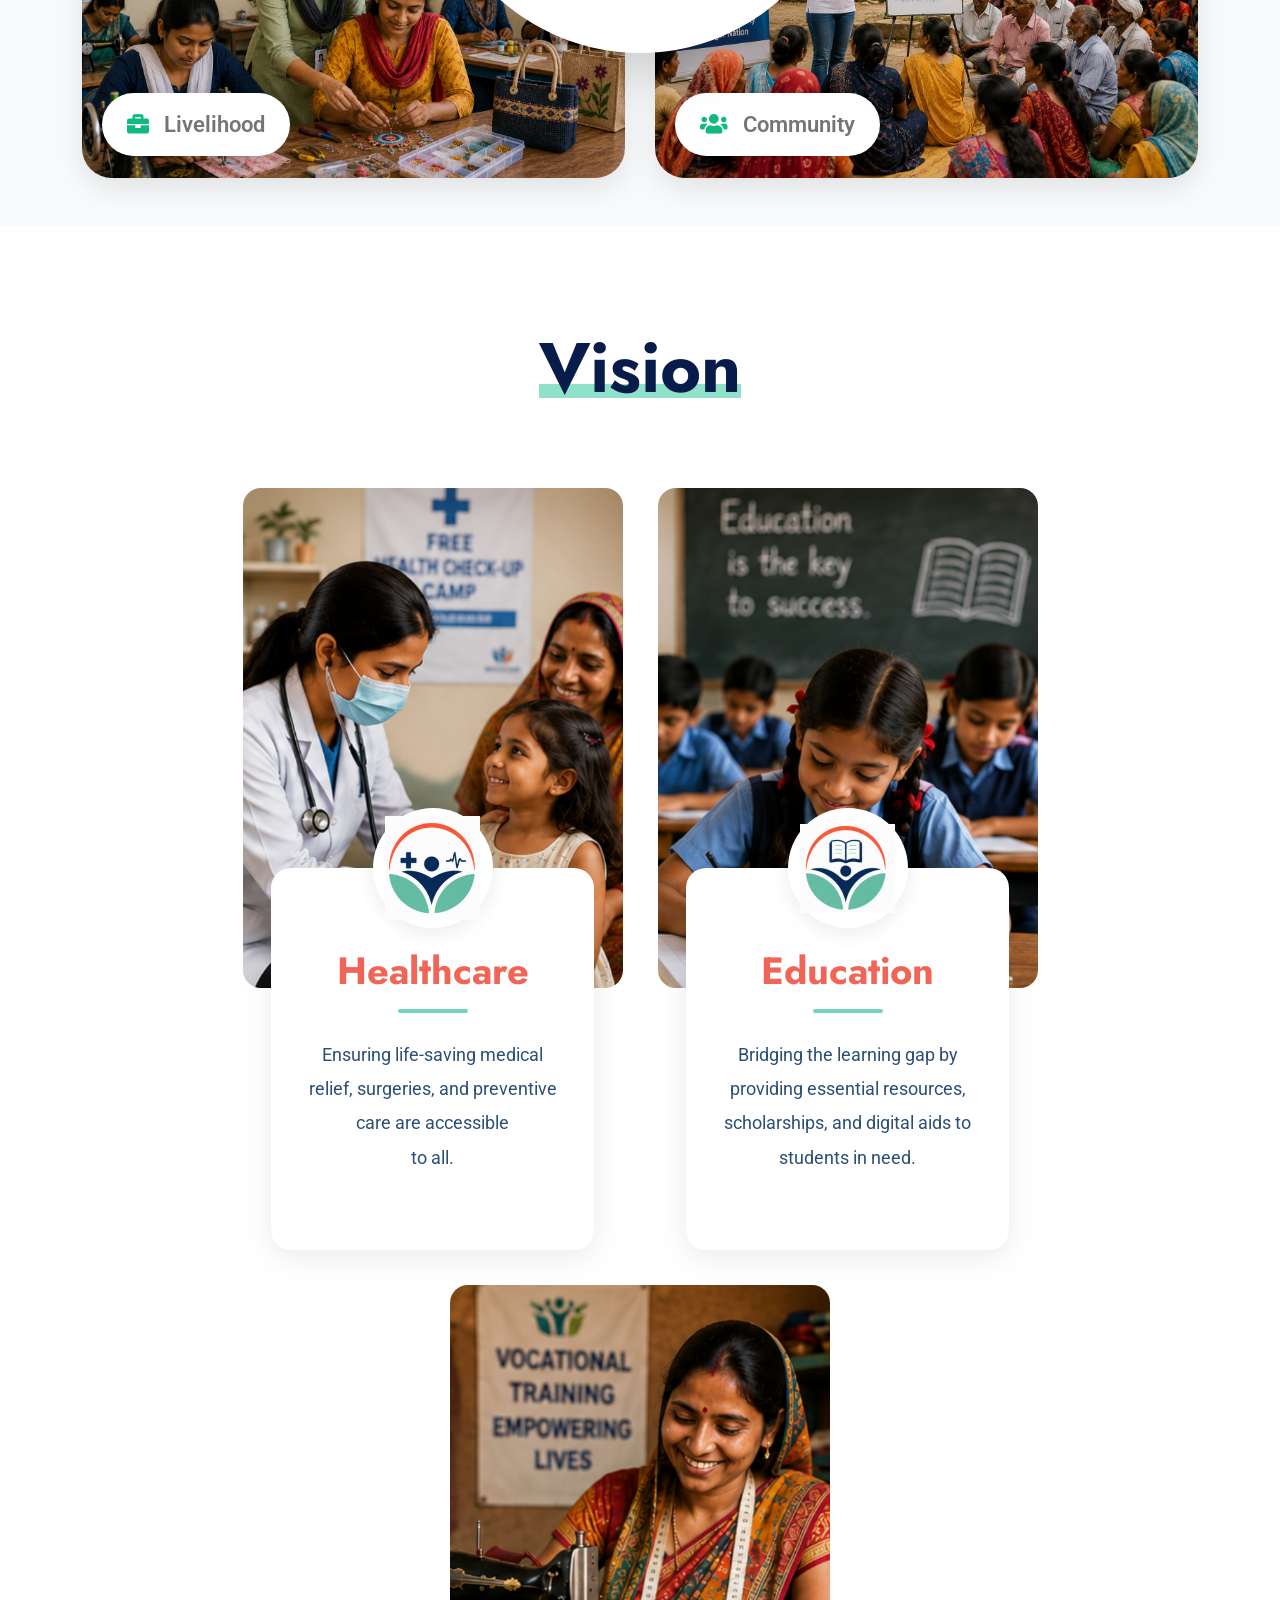
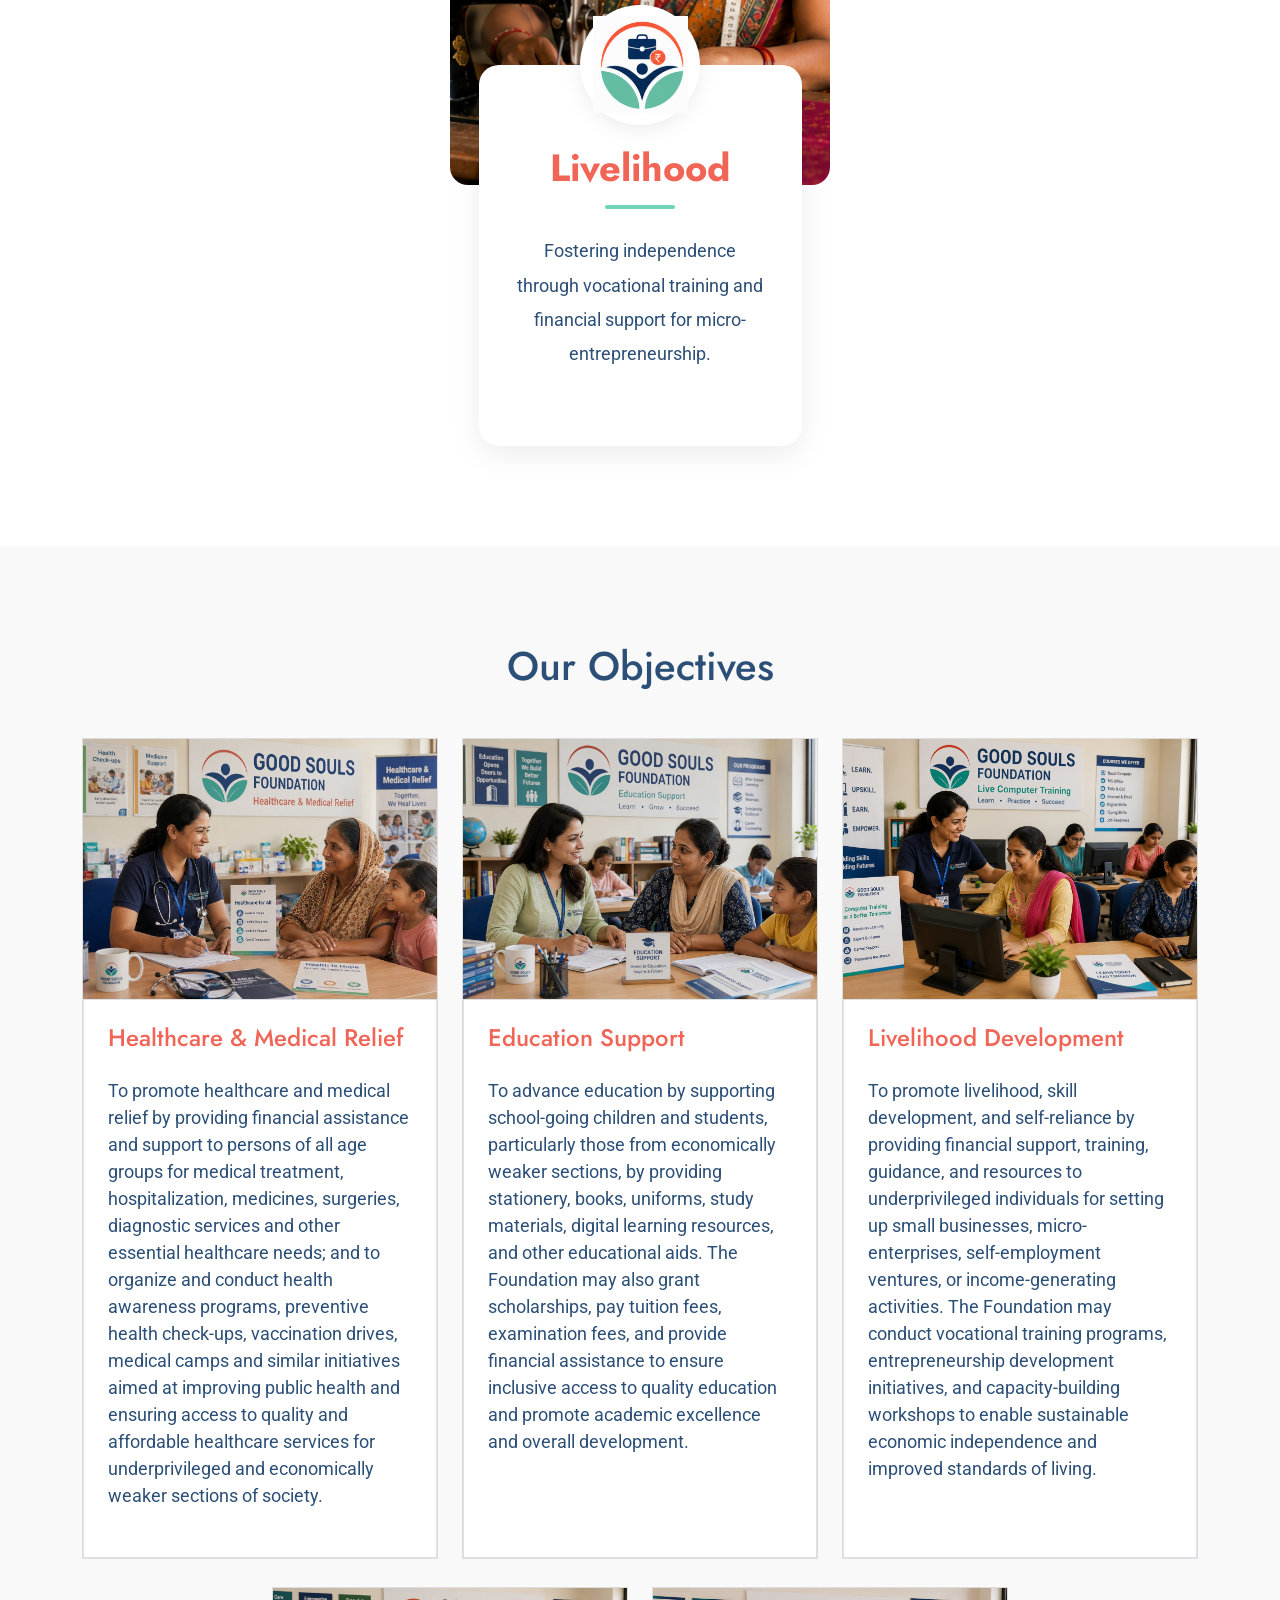
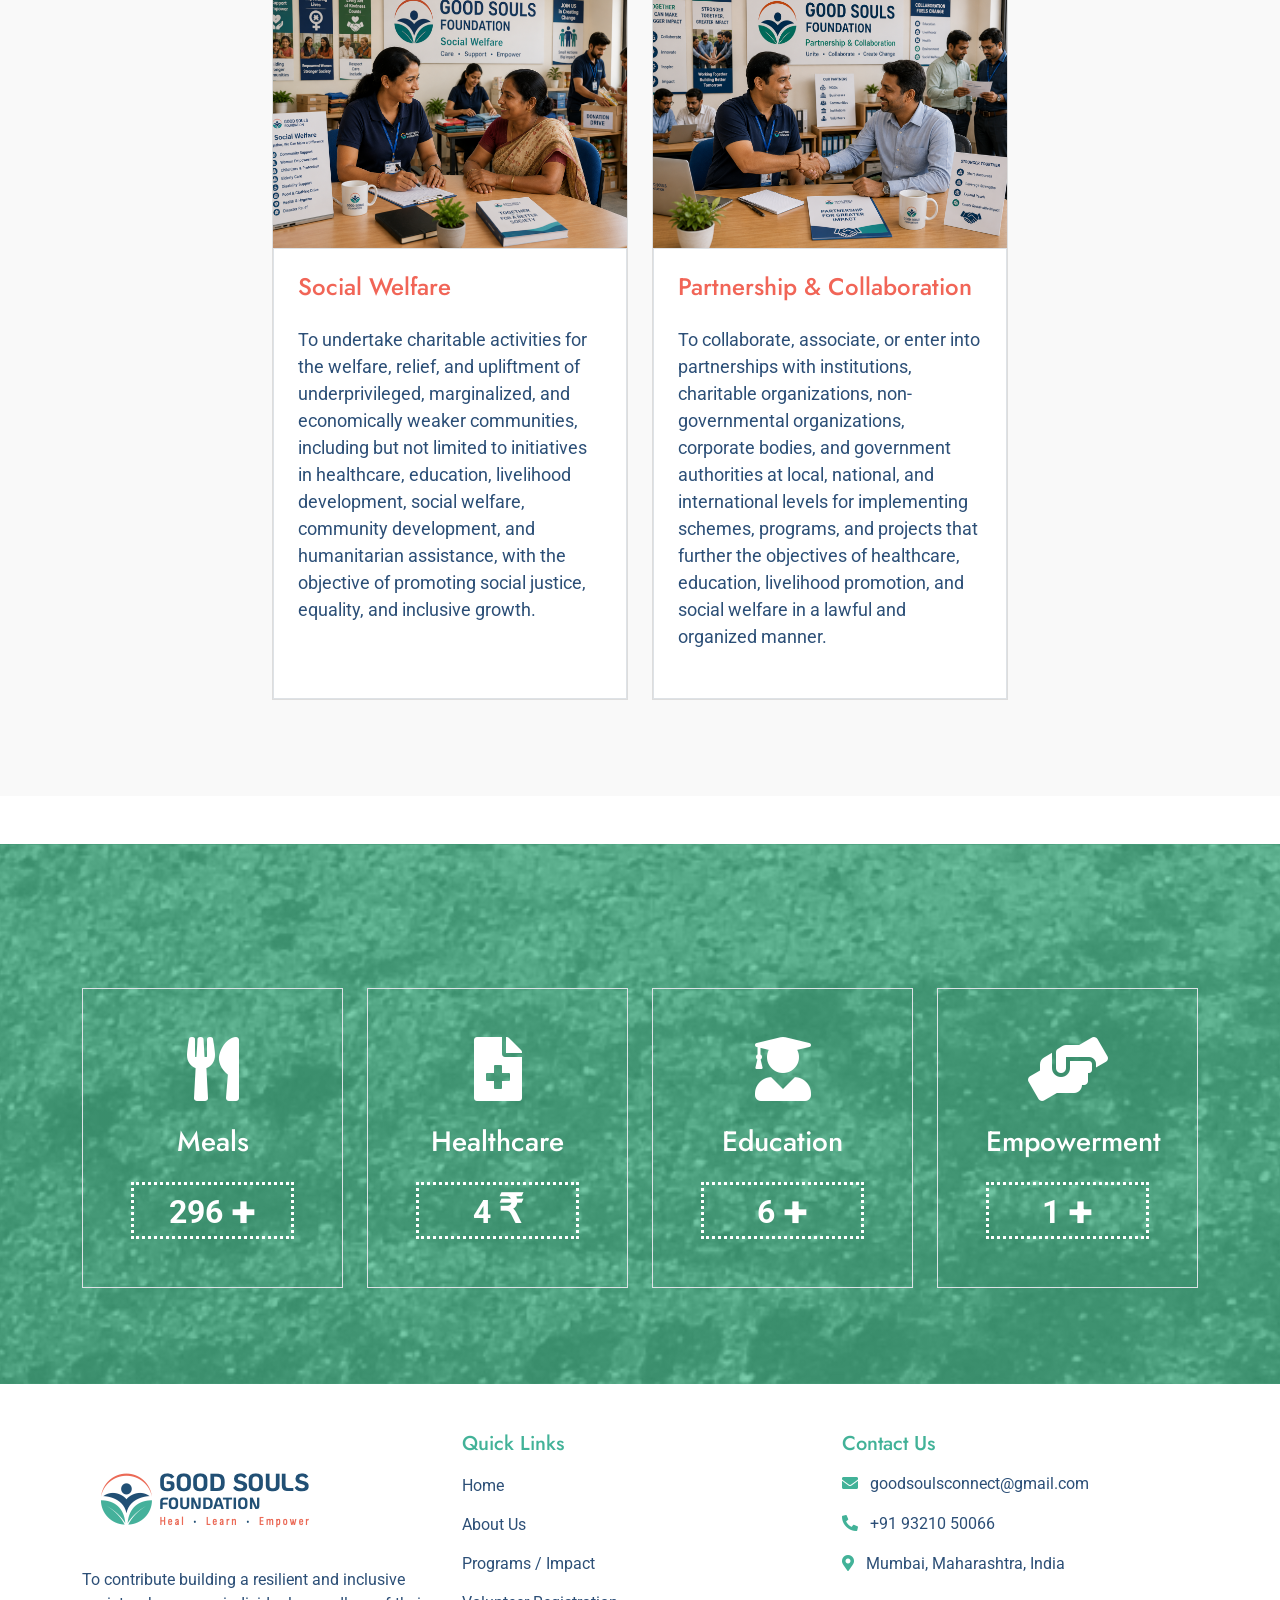
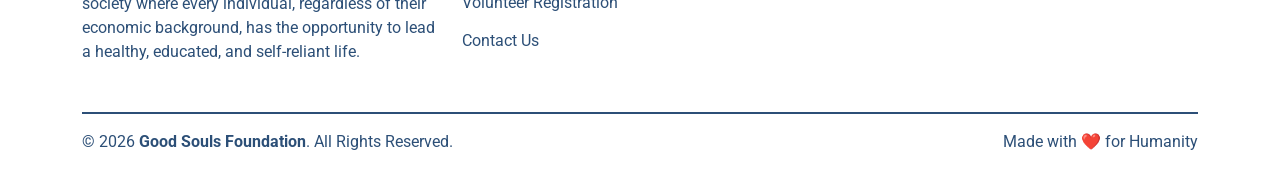
==== commit ff8d7224: "code fix all" ====
--- a/index.html
+++ b/index.html
@@ -150,11 +150,9 @@
                         <img src="img/home/banner2.png" class="img-fluid" alt="Image" width="100%" height="100%" style="margin-top:6%">
                       
                     </div>
-                    <div id="carouselId" class="carousel slide" data-bs-ride="carousel">
 
                     <div class="carousel-item">
-                        <img src="img/home/banner.png" class="img-fluid" alt="Image" width="100%" height="100%">
-                    </div>
+                        <img src="img/home/banner.png" class="img-fluid" alt="Image" width="100%" height="100%" style="margin-top:6%">
                     </div>
                 </div>
                 <button class="carousel-control-prev" type="button" data-bs-target="#carouselId" data-bs-slide="prev">
@@ -1372,128 +1370,70 @@
         <!-- Volunteers End -->
 
 
-        <!-- Footer Start -->
-        <div class="container-fluid footer bg-dark text-body py-5" style="border-style: groove; background-color: #F3FCF8 !important;">
-            <div class="container py-5">
-                <div class="row g-5">
-                    <div class="col-md-6 col-lg-6 col-xl-3">
-                        <div class="footer-item">
-                           <div class="footer_logo">
-                                <a href="#">
-                                    <img src="img/good_souls_logo.png" alt="">
-                                </a>
-                            </div>
-                            <p class="mb-4">To contribute building a resilient and inclusive society where every individual, regardless of their economic background, has the opportunity to lead a healthy, educated, and self-reliant life.</p>
-                        </div>
-                    </div>
-                    <div class="col-md-6 col-lg-6 col-xl-3">
-                        <div class="footer-item d-flex flex-column">
-                            <h4 class="mb-4" style="color: #000000!important;">Our Services</h4>
-                            <a href=""><i class="fas fa-angle-right me-2"></i>About Us</a>
-                            <a href=""><i class="fas fa-angle-right me-2"></i>Programs / Impact</a>
-                            <a href=""><i class="fas fa-angle-right me-2"></i>Volunteer Registration</a>
-                            <a href=""><i class="fas fa-angle-right me-2"></i>Contact</a>
-                            <!-- <a href=""><i class="fas fa-angle-right me-2"></i> Beauty of Life</a>
-                            <a href=""><i class="fas fa-angle-right me-2"></i> Present for You</a> -->
-                        </div>
-                    </div>
-                    <div class="col-md-6 col-lg-6 col-xl-3">
-                        <div class="footer-item d-flex flex-column">
-                            <h4 class="mb-4" style="color: #000000!important;">Volunteer</h4>
-                            <a href=""><i class="fas fa-angle-right me-2"></i> Karen Dawson</a>
-                            <!-- <a href=""><i class="fas fa-angle-right me-2"></i> Jack Simmons</a>
-                            <a href=""><i class="fas fa-angle-right me-2"></i> Michael Linden</a>
-                            <a href=""><i class="fas fa-angle-right me-2"></i> Simon Green</a>
-                            <a href=""><i class="fas fa-angle-right me-2"></i> Natalie Channing</a>
-                            <a href=""><i class="fas fa-angle-right me-2"></i> Caroline Gerwig</a> -->
-                        </div>
-                    </div>
-                    <div class="col-md-6 col-lg-6 col-xl-3">
-                        <div class="footer-item">
-                            <h4 class="mb-4" style="color: #000000!important;">Our Gallery</h4>
-                            <div class="row g-2">
-                                <div class="col-4">
-                                    <div class="footer-gallery">
-                                        <img src="img/gallery-footer-1.jpg" class="img-fluid w-100" alt="">
-                                        <div class="footer-search-icon">
-                                            <a href="img/gallery-footer-1.jpg" data-lightbox="footerGallery-1" class="my-auto"><i class="fas fa-search-plus text-white"></i></a>
-                                        </div>
-                                    </div>
-                               </div>
-                               <div class="col-4">
-                                    <div class="footer-gallery">
-                                        <img src="img/gallery-footer-2.jpg" class="img-fluid w-100" alt="">
-                                        <div class="footer-search-icon">
-                                            <a href="img/gallery-footer-2.jpg" data-lightbox="footerGallery-2" class="my-auto"><i class="fas fa-search-plus text-white"></i></a>
-                                        </div>
-                                    </div>
-                               </div>
-                                <div class="col-4">
-                                    <div class="footer-gallery">
-                                        <img src="img/gallery-footer-3.jpg" class="img-fluid w-100" alt="">
-                                        <div class="footer-search-icon">
-                                            <a href="img/gallery-footer-3.jpg" data-lightbox="footerGallery-3" class="my-auto"><i class="fas fa-search-plus text-white"></i></a>
-                                        </div>
-                                    </div>
-                               </div>
-                                <div class="col-4">
-                                    <div class="footer-gallery">
-                                        <img src="img/gallery-footer-4.jpg" class="img-fluid w-100" alt="">
-                                        <div class="footer-search-icon">
-                                            <a href="img/gallery-footer-4.jpg" data-lightbox="footerGallery-4" class="my-auto"><i class="fas fa-search-plus text-white"></i></a>
-                                        </div>
-                                    </div>
-                               </div>
-                                <div class="col-4">
-                                    <div class="footer-gallery">
-                                        <img src="img/gallery-footer-5.jpg" class="img-fluid w-100" alt="">
-                                        <div class="footer-search-icon">
-                                            <a href="img/gallery-footer-5.jpg" data-lightbox="footerGallery-5" class="my-auto"><i class="fas fa-search-plus text-white"></i></a>
-                                        </div>
-                                    </div>
-                               </div>
-                               <div class="col-4">
-									<div class="footer-gallery">
-										<img src="img/gallery-footer-6.jpg" class="img-fluid w-100" alt="">
-                                        <div class="footer-search-icon">
-                                            <a href="img/gallery-footer-6.jpg" data-lightbox="footerGallery-6" class="my-auto"><i class="fas fa-search-plus text-white"></i></a>
-                                        </div>
-									</div>
-								</div>
-                            </div>
-                        </div>
-                    </div>
-                </div>
-            </div>
+        <!-- Copyright Start -->
+        <!-- Footer -->
+<div class="container-fluid bg-dark text-white pt-5 pb-3">
+    <div class="container">
+        <div class="row">
+
+            <!-- Logo & About -->
+            <div class="col-lg-4 col-md-6 mb-4">
+                <a href="#">
+                    <img src="img/good_souls_logo.png" alt="">
+                </a>
+                <p class="mt-3 mb-0" style="color:#2c4f77;">
+                    To contribute building a resilient and inclusive society where every individual, regardless of their economic background, has the opportunity to lead a healthy, educated, and self-reliant life.
+                </p>
+            </div>
+
+            <!-- Quick Links -->
+            <div class="col-lg-4 col-md-6 mb-4">
+                <h5 class="text-success mb-3">Quick Links</h5>
+                <ul class="list-unstyled">
+                    <li><a href="index.html" class="footer-link">Home</a></li>
+                    <li><a href="about.html" class="footer-link">About Us</a></li>
+                    <li><a href="program_impact.html" class="footer-link">Programs / Impact</a></li>
+                    <li><a href="Volunteer_Registration.html" class="footer-link">Volunteer Registration</a></li>
+                    <li><a href="contact.html" class="footer-link">Contact Us</a></li>
+                </ul>
+            </div>
+
+            <!-- Contact -->
+            <div class="col-lg-4 col-md-12 mb-4">
+                <h5 class="text-success mb-3">Contact Us</h5>
+
+                <p style="color:#2c4f77">
+                    <i class="fas fa-envelope text-success me-2"></i>
+                    goodsoulsconnect@gmail.com
+                </p>
+
+                <p style="color:#2c4f77">
+                    <i class="fas fa-phone-alt text-success me-2"></i>
+                    +91 93210 50066
+                </p>
+
+                <p style="color:#2c4f77">
+                    <i class="fas fa-map-marker-alt text-success me-2"></i>
+                    Mumbai, Maharashtra, India
+                </p>
+            </div>
+
         </div>
-        <!-- Footer End -->
-
-
-        <!-- Copyright Start -->
-        <div class="container-fluid copyright py-4">
-            <div class="container">
-                <div class="row g-4 align-items-center">
-                    <div class="col-md-4 text-center text-md-start mb-md-0">
-                        <span class="text-body"><a href="#"><i class="fas fa-copyright text-light me-2"></i>Your Site Name</a>, All right reserved.</span>
-                    </div>
-                    <div class="col-md-4 text-center">
-                        <div class="d-flex align-items-center justify-content-center">
-                            <a href="#" class="btn-hover-color btn-square text-white me-2"><i class="fab fa-facebook-f"></i></a>
-                            <a href="#" class="btn-hover-color btn-square text-white me-2"><i class="fab fa-twitter"></i></a>
-                            <a href="https://www.instagram.com/goodsouls_foundation?igsh=MTdiazdyNHc0bTlnMg==&utm_source=ig_contact_invite" target="_blank" class="btn-hover-color btn-square text-white me-2"><i class="fab fa-instagram"></i></a>
-                            <a href="#" class="btn-hover-color btn-square text-white me-2"><i class="fab fa-pinterest"></i></a>
-                            <a href="#" class="btn-hover-color btn-square text-white me-0"><i class="fab fa-linkedin-in"></i></a>
-                        </div>
-                    </div>
-                    <div class="col-md-4 text-center text-md-end text-body">
-                        <!--/*** This template is free as long as you keep the below author’s credit link/attribution link/backlink. ***/-->
-                        <!--/*** If you'd like to use the template without the below author’s credit link/attribution link/backlink, ***/-->
-                        <!--/*** you can purchase the Credit Removal License from "https://htmlcodex.com/credit-removal". ***/-->
-                        Designed By <a class="border-bottom" href="https://htmlcodex.com">HTML Codex</a>
-                    </div>
-                </div>
+
+        <hr style="border:0; border-top:2px solid #2c4f77; opacity:1;">
+
+        <div class="row">
+            <div class="col-md-6 text-center text-md-start" style="color:#2c4f77">
+                © 2026 <strong>Good Souls Foundation</strong>. All Rights Reserved.
+            </div>
+
+            <div class="col-md-6 text-center text-md-end" style="color:#2c4f77">
+                Made with ❤️ for Humanity
             </div>
         </div>
+
+    </div>
+</div>
         <!-- Copyright End -->
 
 
--- a/css/style.css
+++ b/css/style.css
@@ -1658,7 +1658,23 @@
     border-radius:30px;
 }
 }
-
-
-
-
+.footer-link{
+    color:#2c4f77;
+    text-decoration:none;
+    display:block;
+    margin-bottom:10px;
+    transition:.3s;
+}
+
+.footer-link:hover{
+    color:#2c4f77;
+    padding-left:6px;
+}
+
+.bg-dark{
+    background:#ffffff !important;
+}
+
+
+
+
